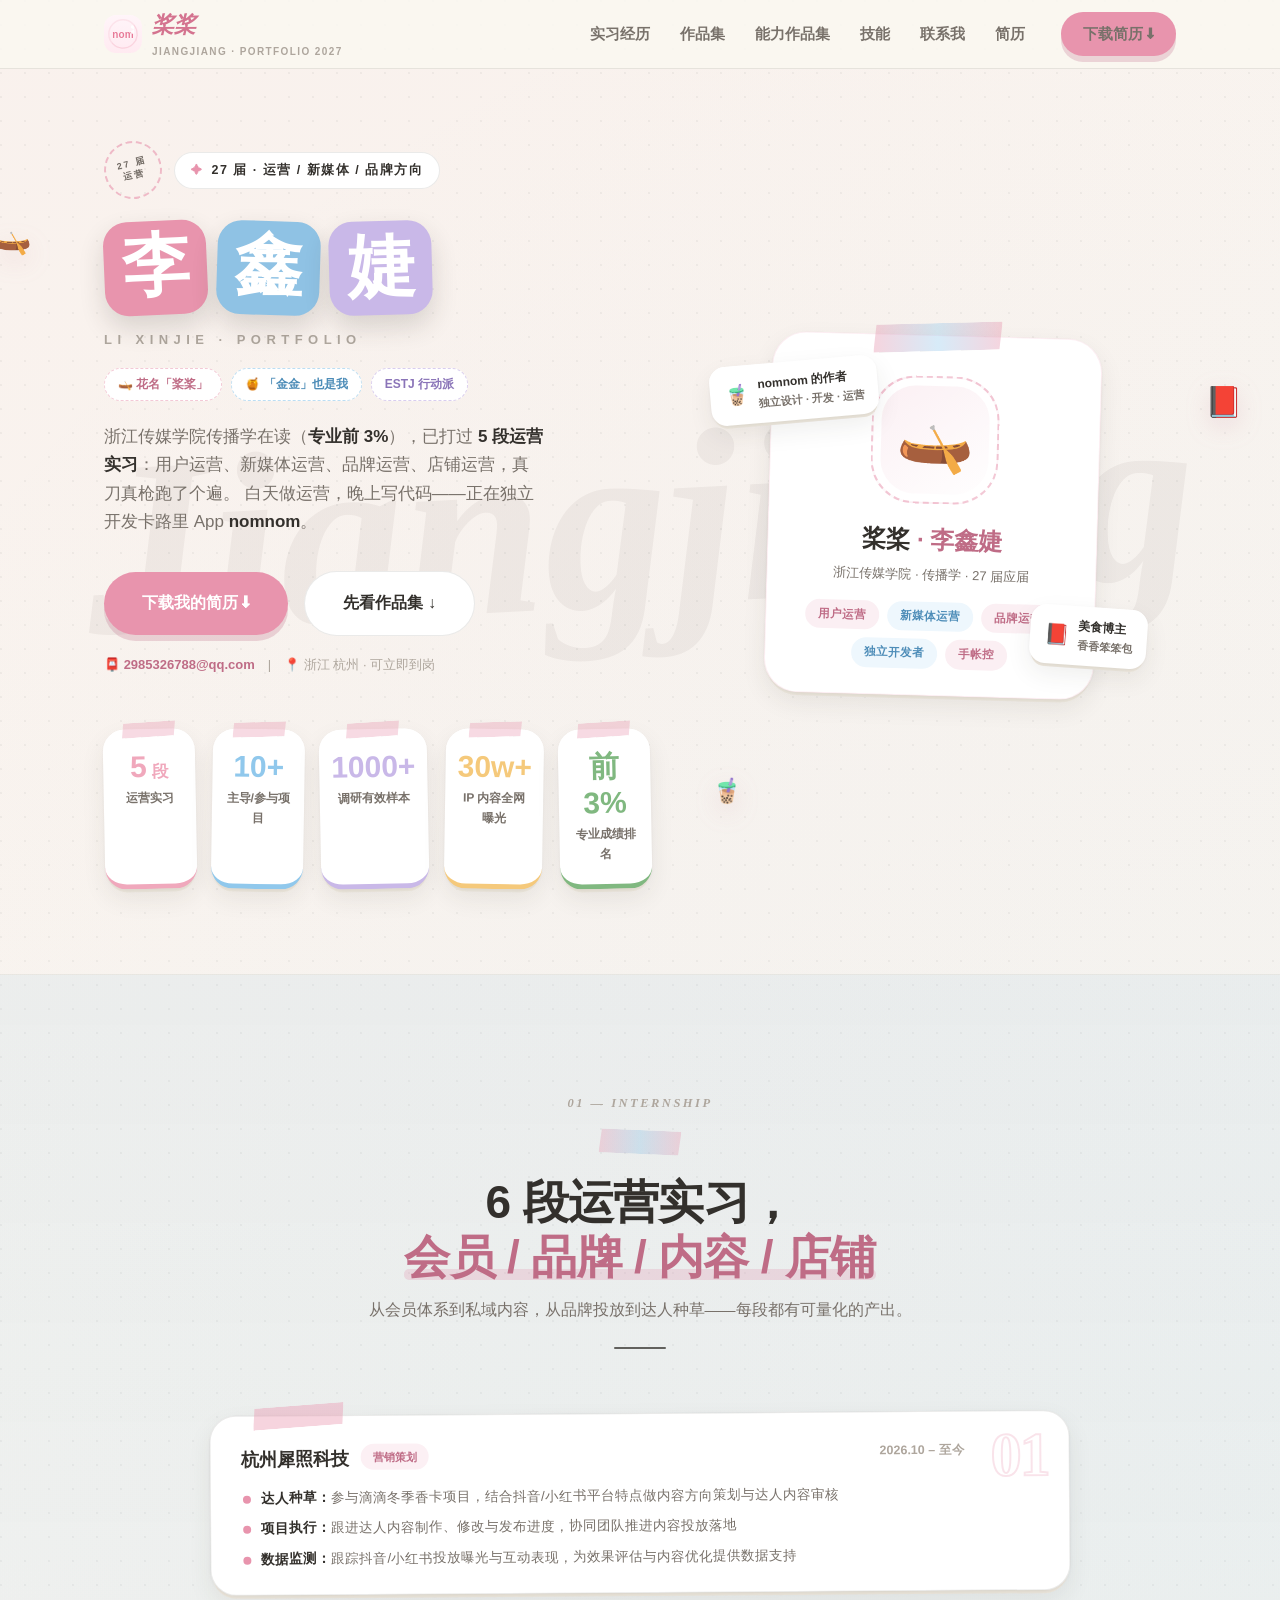
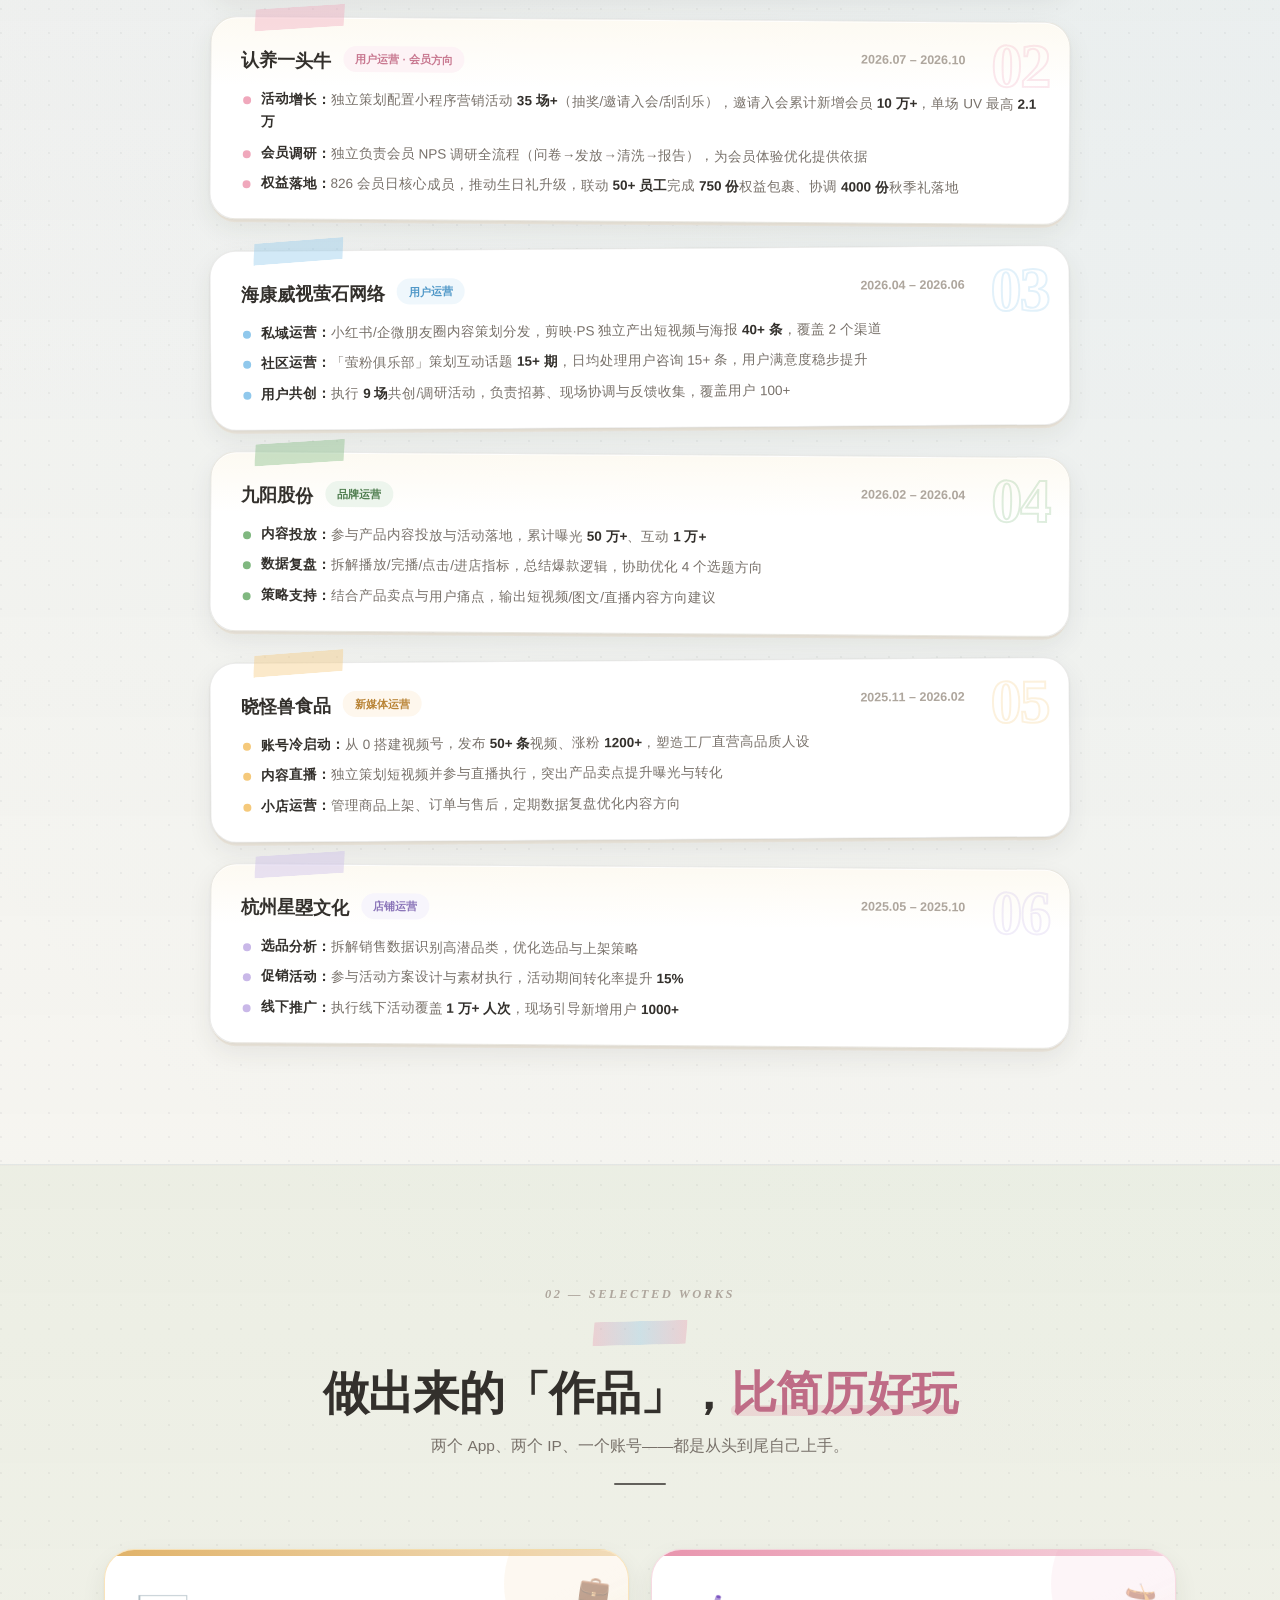
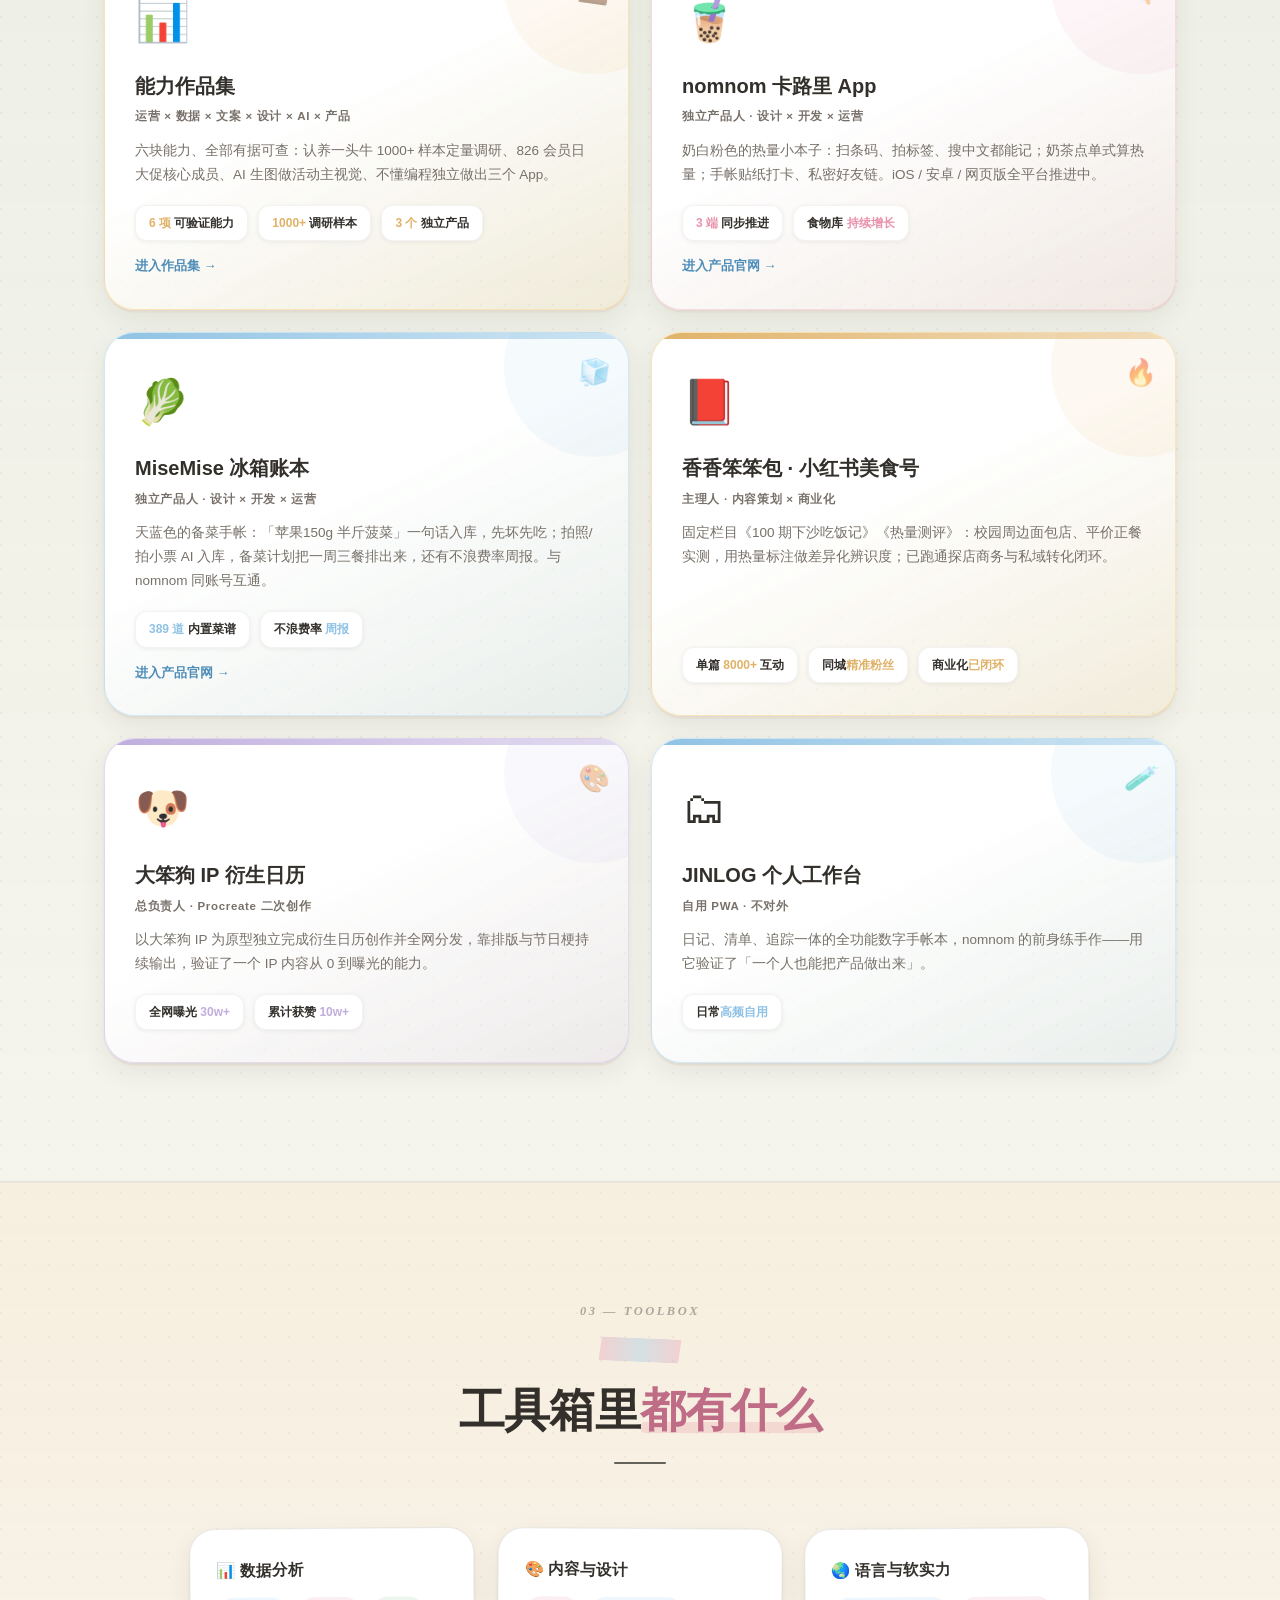
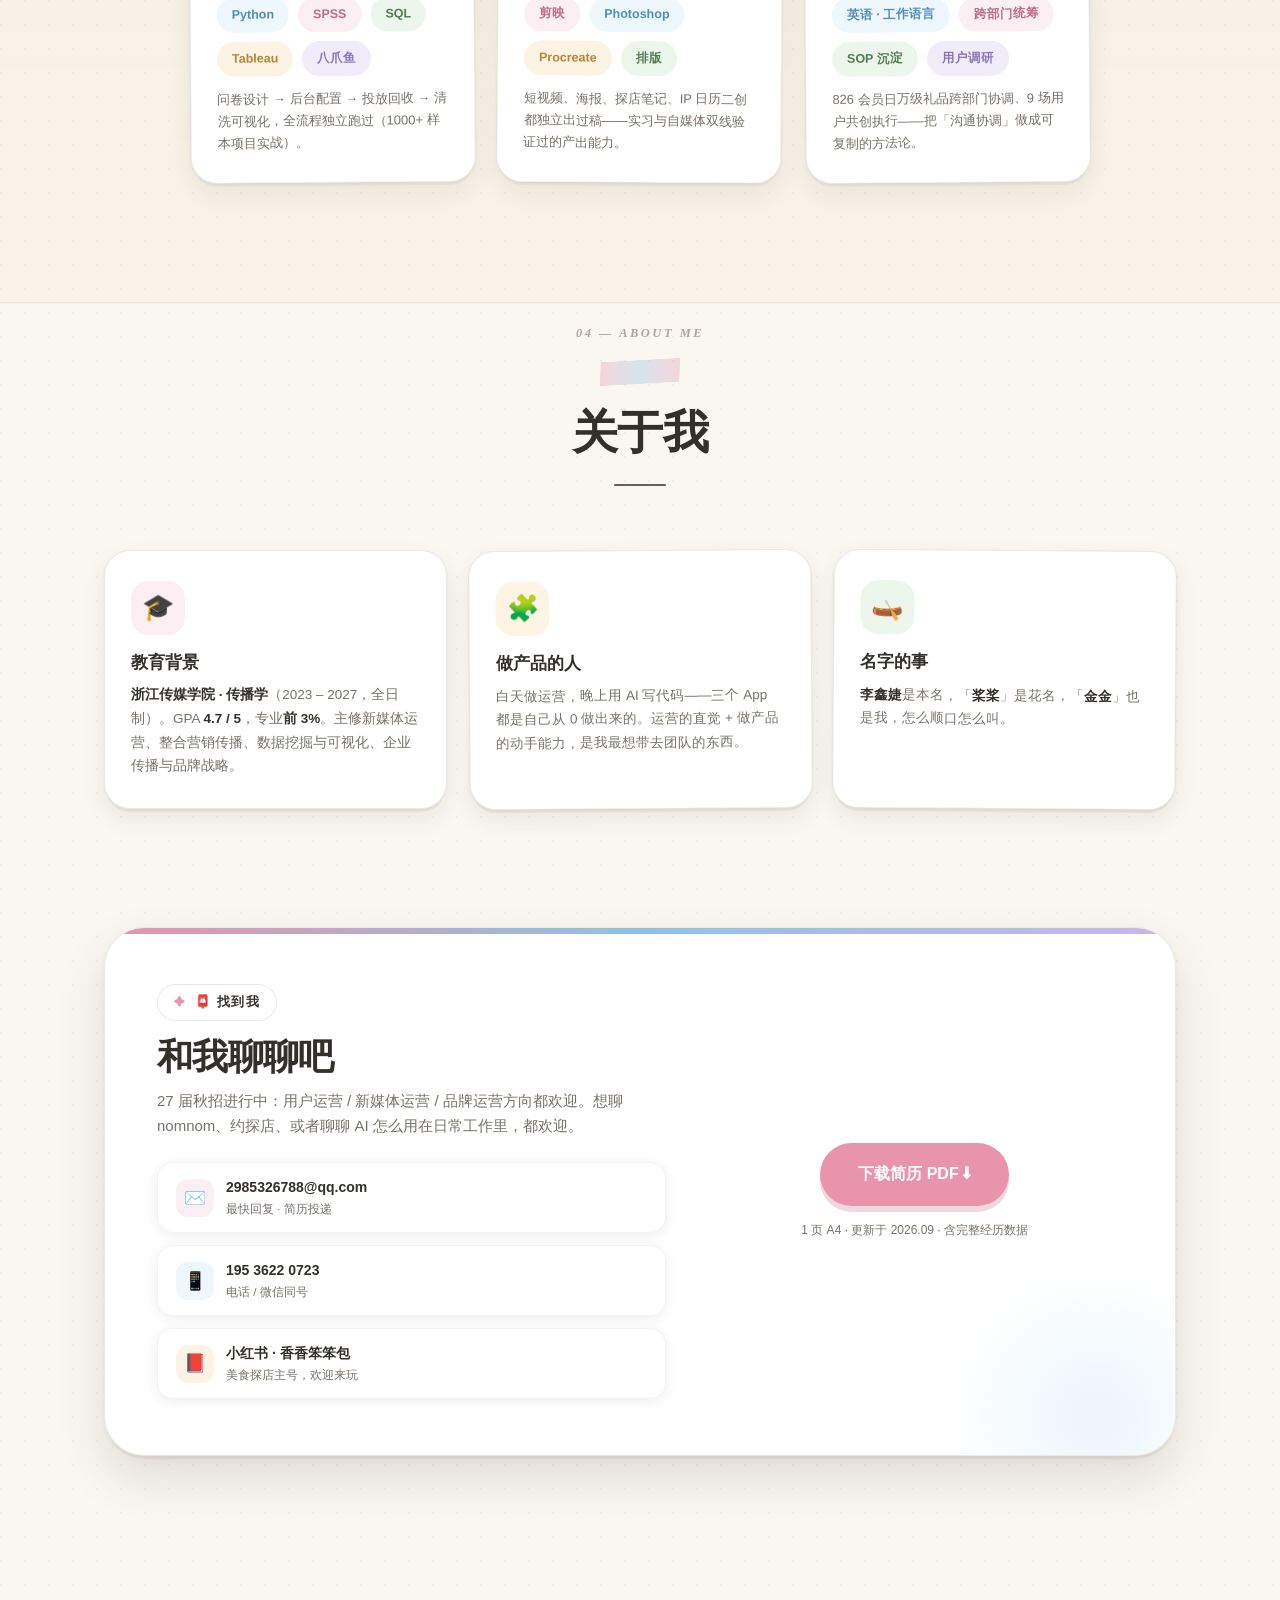
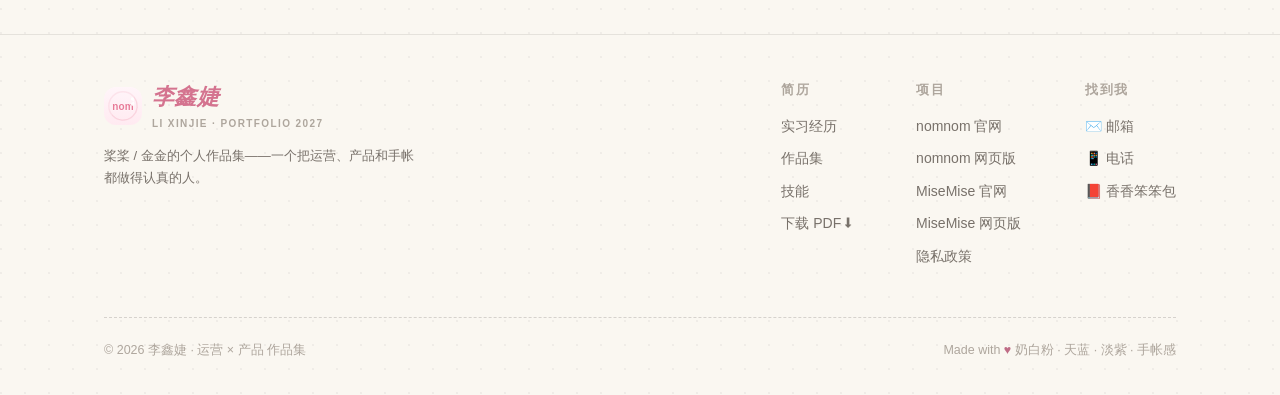
==== index.html @ ff16e183 "personal site: portfolio + resume + nomnom/misemise pages" ====
<!DOCTYPE html>
<html lang="zh-CN">
<head>
<meta charset="UTF-8" />
<meta name="viewport" content="width=device-width, initial-scale=1.0" />
<title>桨桨 | 用户运营 × 新媒体 × 品牌 · 27 届</title>
<meta name="description" content="李鑫婕（花名桨桨，也叫金金）的个人作品集：浙江传媒学院传播学 · 5 段运营实习 · nomnom 独立开发者 · 小红书美食博主 · 27 届求职中。" />
<meta name="theme-color" content="#FFF5F9" />
<link rel="icon" href="[data-uri]" />
<link rel="apple-touch-icon" href="[data-uri]" />
<style>
/* ============================================================
   nomnom 官方独立站 · 样式
   视觉规范：韩系简约 × 三丽鸥 × 奶白粉 × 手帐质感
   配色体系（严格来自 App 设计系统 docs/nomnom-visual-prompt.md）
   ============================================================ */

:root {
  /* ===== v3 视觉升级：奶油白收敛 x 杂志编辑感 x 手帐拼贴 =====
     配色逻辑：大面积一律奶油白 / 纯纸白；颜色只出现在数字、标签、色条等小面积位置。
     色值全部往「暖」的方向收半档，去掉原来的紫灰感。 */

  /* --- 纸与墨 --- */
  --card: #ffffff;        /* 卡片 纯纸白 */
  --paper: #ffffff;
  --bg: #faf7f1;          /* 页面底 奶油白（原奶白粉） */
  --bg-deep: #f2ece2;     /* 深一档奶油：便签底 / 标签底 */
  --text: #33302c;        /* 主墨 暖黑（原紫灰棕） */
  --text-2: #78716a;      /* 次要文字 */
  --text-3: #aea69d;      /* 弱文字 */

  /* --- 强调色：只用于小面积 --- */
  --pink: #e894ad;
  --pink-deep: #bf6c86;
  --pink-soft: #fbeff3;
  --blue: #8fc2e4;
  --blue-deep: #4e8db8;
  --green: #7fb07f;
  --danger: #d9788a;
  --ink: #d4738f;         /* logo 用 */

  /* --- 手帐素材 --- */
  --tape: rgba(232, 148, 173, 0.34);
  --tape-blue: rgba(143, 194, 228, 0.34);
  --line: rgba(51, 48, 44, 0.10);    /* 实线分隔 */
  --line-2: rgba(51, 48, 44, 0.06);
  --dash: rgba(51, 48, 44, 0.18);    /* 虚线分隔（手帐缝线感） */

  /* --- 圆角与投影：v4 纸艺层叠 —— 光从左上，双层影（贴地影 + 环境影），纸要有厚度 --- */
  --radius-lg: 26px;
  --radius-md: 18px;
  --shadow: 0 2px 5px rgba(52, 45, 38, 0.05), 0 22px 48px rgba(52, 45, 38, 0.13);
  --shadow-sm: 0 1px 3px rgba(52, 45, 38, 0.05), 0 10px 24px rgba(52, 45, 38, 0.08);
  /* 纸叠纸：卡片底下露出一条实色「第二张纸」的边，手帐卡纸感的核心手法 */
  --paper-edge: 0 5px 0 -2px var(--bg-deep);
  --paper-lift: inset 0 1px 0 rgba(255, 255, 255, 0.85);

  --font: "PingFang SC", "Hiragino Sans GB", "Microsoft YaHei", "Noto Sans SC", -apple-system, sans-serif;
  --font-se: Georgia, "Times New Roman", "Songti SC", "Noto Serif SC", serif;  /* 英文小字 / 编号 */
  --font-num: ui-monospace, "SF Mono", "Menlo", "Consolas", monospace;         /* 数字 */
}

* { margin: 0; padding: 0; box-sizing: border-box; }

html { scroll-behavior: smooth; -webkit-text-size-adjust: 100%; }

/* 锚点跳转时给吸顶导航（68px 高）留出空间，避免区块标题被盖住 */
[id] { scroll-margin-top: 84px; }

body {
  font-family: var(--font);
  background-color: var(--bg);
  color: var(--text);
  line-height: 1.68;
  overflow-x: hidden;
  /* 底纹 = 极淡点阵纸 + 两团几乎看不见的色晕（原来是明显的粉色光斑） */
  background-image:
    radial-gradient(circle at 1px 1px, rgba(51, 48, 44, 0.05) 1px, transparent 0),
    radial-gradient(circle at 8% -6%, rgba(232, 148, 173, 0.07), transparent 34%),
    radial-gradient(circle at 97% 22%, rgba(143, 194, 228, 0.07), transparent 30%);
  background-size: 24px 24px, 100% 100%, 100% 100%;
}

img { max-width: 100%; display: block; }
a { color: inherit; text-decoration: none; }
ul { list-style: none; }

.container { max-width: 1120px; margin: 0 auto; padding: 0 24px; }
.section { padding: 118px 0; }

/* ============================================================
   杂志编辑感：章节页眉体系
   每个带 .sec-head 的 section 自动获得 01 / 02 编号 + 短分隔线
   （用 :has() 只给有页眉的章节计数，编号不会跳号；不支持则优雅降级为无编号）
   ============================================================ */
main { counter-reset: secno; }
.section:has(> .container > .sec-head) { counter-increment: secno; }

/* ---------- 通用小组件 ---------- */
.tag {
  display: inline-flex; align-items: center; gap: 8px;
  background: var(--paper); color: var(--text);
  border: 1px solid var(--line);
  border-radius: 999px; padding: 7px 16px;
  font-size: 12.5px; font-weight: 700; letter-spacing: 0.12em;
}
.tag::before { content: "✦"; font-size: 11px; color: var(--pink); }

/* --- 章节页眉：编号 + 英文标签 + 大标题 + 收尾短线 --- */
.sec-head { text-align: center; max-width: 680px; margin: 0 auto 64px; position: relative; }
.sec-head::before {
  content: counter(secno, decimal-leading-zero) " — " attr(data-en);
  display: block; font-family: var(--font-se); font-style: italic;
  font-size: 12.5px; font-weight: 700; letter-spacing: .2em;
  color: var(--text-3); text-transform: uppercase; margin-bottom: 16px;
}
.sec-head::after {
  content: ""; display: block; width: 52px; height: 2px; border-radius: 2px;
  background: var(--text); opacity: .75; margin: 24px auto 0;
}
.sec-head h2 {
  font-size: clamp(30px, 4.6vw, 46px);
  font-weight: 900; color: var(--text); letter-spacing: -0.015em;
  margin: 0 0 12px; line-height: 1.2;
}
.sec-head h2 .hl { color: var(--pink-deep); position: relative; white-space: nowrap; }
.sec-head h2 .hl::after {
  content: ""; position: absolute; left: 0; right: 0; bottom: 3px; height: 11px;
  background: rgba(232, 148, 173, 0.28); z-index: -1; border-radius: 5px;
}
.sec-head p { color: var(--text-2); font-size: 15.5px; max-width: 560px; margin: 0 auto; }
.sec-head .tape { margin-bottom: 12px; }

/* 纸胶带 */
.tape {
  display: inline-block; width: 82px; height: 24px;
  background: linear-gradient(90deg, var(--tape), var(--tape-blue), var(--tape));
  clip-path: polygon(3% 0, 100% 0, 97% 100%, 0 100%);
  transform: rotate(-3deg);
  box-shadow: 0 2px 6px rgba(52, 45, 38, 0.10);
}
/* 手帐拼贴：胶带角度交错，别让每一节长得一样 */
main > section:nth-of-type(even) .sec-head .tape { transform: rotate(2.4deg); }
main > section:nth-of-type(3n) .sec-head .tape { width: 96px; transform: rotate(-1.6deg); }

/* 印章 */
.stamp {
  display: inline-flex; align-items: center; justify-content: center;
  width: 74px; height: 74px; border: 2.5px dashed rgba(232, 148, 173, 0.6);
  border-radius: 50%; color: rgba(52, 45, 38, 0.7);
  font-size: 11px; font-weight: 900; letter-spacing: 0.22em; text-align: center;
  transform: rotate(-14deg); line-height: 1.3;
}

/* 按钮 */
.btn {
  display: inline-flex; align-items: center; justify-content: center; gap: 8px;
  border: none; cursor: pointer; font-family: var(--font);
  border-radius: 999px; font-weight: 800; font-size: 15px;
  padding: 15px 30px; transition: transform 0.18s ease, box-shadow 0.18s ease, background 0.18s;
  white-space: nowrap;
}
.btn-pink { background: var(--pink); color: #fff; box-shadow: 0 6px 0 rgba(191, 108, 134, 0.26); }
.btn-pink:hover { transform: translateY(-2px); background: #ec9fb6; box-shadow: 0 8px 0 rgba(191, 108, 134, 0.3); }
.btn-pink:active { transform: translateY(3px); box-shadow: 0 3px 0 rgba(191, 108, 134, 0.26); }
.btn-ghost { background: var(--paper); color: var(--text); border: 1px solid var(--line); }
.btn-ghost:hover { transform: translateY(-2px); border-color: var(--text-3); }
.btn-blue { background: var(--blue); color: #fff; box-shadow: 0 6px 0 rgba(78, 141, 184, 0.24); }
.btn-blue:hover { transform: translateY(-2px); }
.btn-lg { padding: 18px 38px; font-size: 16px; }

/* ---------- 顶部导航 ---------- */
.site-nav {
  position: sticky; top: 0; z-index: 50;
  background: rgba(250, 247, 241, 0.88);
  backdrop-filter: blur(16px); -webkit-backdrop-filter: blur(16px);
  border-bottom: 1px solid var(--line);
}
.nav-inner { display: flex; align-items: center; justify-content: space-between; height: 68px; }
.logo { display: flex; align-items: center; gap: 10px; }
.logo img { width: 38px; height: 38px; border-radius: 12px; }
.logo-name { font-size: 22px; font-weight: 900; letter-spacing: 0.02em; color: var(--ink); font-style: italic; }
.logo-name small { display: block; font-size: 10px; font-weight: 600; color: var(--text-3); letter-spacing: 0.14em; font-style: normal; }
.nav-links { display: flex; align-items: center; gap: 30px; }
.nav-links a { font-size: 14.5px; font-weight: 600; color: var(--text-2); transition: color 0.15s; }
.nav-links a:hover { color: var(--pink-deep); }
.nav-cta { margin-left: 6px; padding: 10px 22px; font-size: 14px; }

.nav-toggle { display: none; background: none; border: none; cursor: pointer; padding: 10px; }
.nav-toggle span { display: block; width: 22px; height: 2.4px; background: var(--pink-deep); border-radius: 2px; margin: 5px 0; transition: 0.2s; }

/* ---------- Hero ---------- */
.hero { position: relative; padding: 72px 0 84px; overflow: hidden; }
.hero-grid { display: grid; grid-template-columns: 1.06fr 0.94fr; gap: 40px; align-items: center; }

.hero-kicker { display: flex; align-items: center; gap: 12px; margin-bottom: 22px; }
.hero-kicker .stamp { width: 58px; height: 58px; font-size: 9px; }
.hero h1 {
  font-size: clamp(34px, 5.4vw, 58px); font-weight: 900; line-height: 1.22;
  letter-spacing: 0.01em; color: var(--text);
}
.hero h1 .hl { color: var(--pink-deep); }
.hero .sub { margin: 22px 0 34px; font-size: 17px; color: var(--text-2); max-width: 440px; }
.hero .sub b { color: var(--text); }
.hero-cta { display: flex; gap: 16px; flex-wrap: wrap; align-items: center; }
.hero-note { margin-top: 18px; font-size: 13px; color: var(--text-3); }
.hero-note b { color: var(--pink-deep); }

.hero-deco { position: absolute; inset: 0; pointer-events: none; z-index: 0; }
.hero .container { position: relative; z-index: 1; }
.blob { position: absolute; border-radius: 50%; filter: blur(2px); }
.float-emoji {
  position: absolute; font-size: 30px; filter: drop-shadow(0 8px 12px rgba(200,120,144,.18));
  animation: floaty 5s ease-in-out infinite;
}
.float-emoji.e1 { top: 16%; left: -6px; animation-delay: 0s; }
.float-emoji.e2 { bottom: 18%; right: 42%; animation-delay: 1.6s; font-size: 24px; }
.float-emoji.e3 { top: 34%; right: 3%; animation-delay: .8s; }

/* 手机 mockup */
.phone-wrap { position: relative; display: flex; justify-content: center; }
.phone-glow {
  position: absolute; width: 420px; height: 420px; top: 50%; left: 50%;
  transform: translate(-50%, -50%); background: radial-gradient(circle, rgba(240,168,188,.28), transparent 62%);
  z-index: 0; border-radius: 50%;
}
.phone {
  position: relative; z-index: 1; width: 302px; height: 622px; border-radius: 48px;
  background: #fff; padding: 10px;
  box-shadow: 0 30px 70px rgba(52, 45, 38, 0.3), 0 0 0 2px rgba(52, 45, 38, 0.14);
}
.phone-screen {
  width: 100%; height: 100%; border-radius: 39px; overflow: hidden;
  background: var(--bg); display: flex; flex-direction: column; position: relative;
}
.phone-notch { position: absolute; top: 10px; left: 50%; transform: translateX(-50%); width: 106px; height: 26px; background: #fff; border-radius: 999px; z-index: 3; box-shadow: inset 0 1px 2px rgba(0,0,0,.04); }
.screen-status { display: flex; justify-content: space-between; align-items: center; padding: 15px 22px 4px; font-size: 11px; font-weight: 800; color: var(--text); }
.screen-status .pill { background: rgba(255,255,255,.9); border-radius: 999px; padding: 2px 9px; font-size: 10px; color: var(--text-2); }

.screen-body { flex: 1; overflow: hidden; padding: 10px 16px 0; display: flex; flex-direction: column; gap: 12px; }
.screen-hello { display: flex; justify-content: space-between; align-items: baseline; }
.screen-hello h4 { font-size: 15px; font-weight: 800; }
.screen-hello h4 small { display: block; font-size: 10px; color: var(--text-2); font-weight: 500; margin-top: 2px; }
.screen-hello .mini-ava { width: 34px; height: 34px; border-radius: 12px; background: var(--pink-soft); display: flex; align-items: center; justify-content: center; font-size: 17px; }

.ring-card {
  background: #fff; border-radius: 24px; padding: 16px 16px 12px; text-align: center;
  box-shadow: var(--shadow-sm);
}
.ring-title { font-size: 12px; color: var(--text-2); margin-bottom: 4px; letter-spacing: 0.1em; }
.ring-num { font-size: 32px; font-weight: 900; color: var(--text); line-height: 1.1; }
.ring-num small { font-size: 13px; font-weight: 700; color: var(--pink-deep); }
.ring-meta { font-size: 10.5px; color: var(--text-2); margin-top: 4px; }
.ring-meta b { color: var(--text); }

.ring-row { display: flex; align-items: center; justify-content: center; gap: 4px; }
.ring-budget { font-size: 10.5px; color: var(--text-2); margin-top: 8px; }
.ring-budget b { color: var(--green); }
.bar-mini { height: 6px; background: var(--pink-soft); border-radius: 99px; margin-top: 6px; overflow: hidden; }
.bar-mini i { display: block; height: 100%; width: 62%; border-radius: 99px; background: linear-gradient(90deg, var(--pink), var(--blue)); }

.log-row { background: #fff; border-radius: 20px; padding: 10px 14px; display: flex; align-items: center; gap: 12px; box-shadow: var(--shadow-sm); }
.log-row .lg-ico { width: 40px; height: 40px; border-radius: 14px; display: flex; align-items: center; justify-content: center; font-size: 20px; flex: none; }
.log-row .lg-ico.bg-pink { background: var(--pink-soft); }
.log-row .lg-ico.bg-blue { background: #eef7fd; }
.log-row .lg-ico.bg-green { background: #edf6ed; }
.log-row .lg-tx { flex: 1; min-width: 0; }
.log-row .lg-tx .nm { font-size: 13px; font-weight: 800; display: flex; align-items: center; gap: 6px; }
.log-row .lg-tx .nm .meal { font-size: 9px; background: var(--pink-soft); color: var(--pink-deep); border-radius: 6px; padding: 1px 6px; font-weight: 700; }
.log-row .lg-tx .note { font-size: 10.5px; color: var(--text-2); margin-top: 1px; }
.log-row .kcal { font-weight: 900; font-size: 13px; color: var(--text); }
.log-row .kcal small { font-size: 9px; color: var(--text-3); font-weight: 600; }

.screen-add { background: var(--pink); color: #fff; border-radius: 16px; padding: 11px; text-align: center; font-size: 13px; font-weight: 800; box-shadow: 0 5px 0 rgba(200,120,144,.3); margin-top: 2px; }
.screen-tab {
  margin-top: auto; display: flex; justify-content: space-around; align-items: center;
  background: #fff; border-radius: 22px 22px 0 0; padding: 11px 8px 14px;
}
.screen-tab .t { display: flex; flex-direction: column; align-items: center; gap: 3px; font-size: 8.5px; color: var(--text-3); font-weight: 700; }
.screen-tab .t .i { font-size: 16px; }
.screen-tab .t.on { color: var(--pink-deep); }

.phone-sticker { position: absolute; z-index: 2; background: #fff; border-radius: 18px; box-shadow: var(--shadow); padding: 10px 14px; display: flex; align-items: center; gap: 10px; }
.phone-sticker .ps-ico { font-size: 24px; }
.phone-sticker .ps-tx .t1 { font-size: 11px; font-weight: 800; }
.phone-sticker .ps-tx .t2 { font-size: 10px; color: var(--text-2); }
.phone-sticker.ps-1 { top: 64px; right: -34px; transform: rotate(5deg); animation: floaty 6s ease-in-out infinite; }
.phone-sticker.ps-2 { bottom: 120px; left: -40px; transform: rotate(-6deg); animation: floaty 7s ease-in-out infinite 1s; }
.phone-sticker.ps-2 .ps-ico { font-size: 22px; }

/* ---------- 品牌条 ---------- */
.brand-strip { border-block: 1px dashed rgba(232, 148, 173, 0.3); padding: 20px 0; }
.brand-strip p { text-align: center; font-size: 13px; color: var(--text-2); margin-bottom: 12px; letter-spacing: 0.18em; }
.brand-tags { display: flex; flex-wrap: wrap; justify-content: center; gap: 12px; }
.brand-tags span {
  background: #fff; border: 1px solid rgba(232, 148, 173, 0.35); border-radius: 999px;
  padding: 8px 18px; font-size: 13px; font-weight: 700; color: var(--pink-deep); box-shadow: var(--shadow-sm);
}

/* ---------- 功能卡片 ---------- */
.feature-grid { display: grid; grid-template-columns: repeat(3, 1fr); gap: 22px; }
.f-card {
  background: var(--card); border-radius: var(--radius-lg); padding: 30px 28px;
  box-shadow: var(--shadow-sm); position: relative; transition: transform .22s ease, box-shadow .22s ease;
  border: 1px solid rgba(232, 148, 173, 0.12);
}
.f-card:hover { transform: translateY(-7px) rotate(-0.4deg); box-shadow: var(--shadow); }
.f-ico {
  width: 62px; height: 62px; border-radius: 20px; display: flex; align-items: center; justify-content: center;
  font-size: 30px; margin-bottom: 18px;
}
.f-ico.bg-pink { background: var(--pink-soft); }
.f-ico.bg-blue { background: #eef7fd; }
.f-ico.bg-green { background: #edf6ed; }
.f-ico.bg-gold { background: #fdf3e4; }
.f-card h3 { font-size: 18px; font-weight: 900; margin-bottom: 8px; }
.f-card p { font-size: 14px; color: var(--text-2); line-height: 1.75; }
.f-card .f-more { display: inline-flex; align-items: center; gap: 6px; margin-top: 14px; font-size: 12.5px; font-weight: 800; color: var(--pink-deep); }
.f-mini-tag {
  position: absolute; top: 18px; right: 18px; background: var(--pink-soft); color: var(--pink-deep);
  font-size: 10px; font-weight: 800; border-radius: 8px; padding: 3px 9px; transform: rotate(3deg);
}

/* ---------- 三步记录 ---------- */
.steps-bg {
  background: #fff; border-radius: 40px; padding: 60px 48px;
  box-shadow: var(--shadow-sm); border: 1px solid rgba(232, 148, 173, 0.1);
}
.steps-row { display: grid; grid-template-columns: repeat(3, 1fr); gap: 26px; counter-reset: step; }
.step { position: relative; text-align: center; padding: 26px 20px 8px; }
.step::before {
  counter-increment: step; content: "0" counter(step);
  position: absolute; top: -18px; left: 50%; transform: translateX(-50%);
  width: 44px; height: 44px; border-radius: 50%; background: var(--bg-deep);
  display: flex; align-items: center; justify-content: center;
  font-weight: 900; font-size: 15px; color: var(--pink-deep);
  border: 2px dashed rgba(232, 148, 173, 0.55);
}
.step .s-emoji { font-size: 46px; display: block; margin: 6px 0 14px; }
.step h3 { font-size: 18px; font-weight: 900; margin-bottom: 8px; }
.step p { font-size: 14px; color: var(--text-2); line-height: 1.75; }
.step-dash { position: relative; }
.step-dash::after {
  content: ""; position: absolute; top: 6px; left: calc(50% + 46px); width: calc(100% - 92px);
  border-top: 2px dashed rgba(52, 45, 38, 0.28);
}

/* ---------- 目标模式 ---------- */
.goal-grid { display: grid; grid-template-columns: repeat(3, 1fr); gap: 22px; }
.goal-card { border-radius: var(--radius-lg); padding: 34px 30px; position: relative; overflow: hidden; }
.goal-card.g-pink { background: linear-gradient(150deg, #fff, var(--pink-soft)); border: 1.5px solid rgba(240,168,188,.35); }
.goal-card.g-blue { background: linear-gradient(150deg, #fff, #eef7fd); border: 1.5px solid rgba(144,200,236,.4); }
.goal-card.g-green { background: linear-gradient(150deg, #fff, #edf6ed); border: 1.5px solid rgba(128,184,128,.38); }
.goal-card .g-emoji { font-size: 40px; display: block; margin-bottom: 14px; }
.goal-card h3 { font-size: 19px; font-weight: 900; margin-bottom: 8px; }
.goal-card p { font-size: 14px; color: var(--text-2); line-height: 1.75; }
.goal-card .g-stats { display: flex; gap: 14px; margin-top: 18px; }
.goal-card .g-stats .st { flex: 1; background: rgba(255,255,255,.85); border-radius: 14px; padding: 10px 8px; text-align: center; }
.goal-card .g-stats .st .n { font-size: 16px; font-weight: 900; color: var(--text); display: block; }
.goal-card .g-stats .st .l { font-size: 10.5px; color: var(--text-2); }

/* ---------- 好友链 / 社交 ---------- */
.social-sec { background: linear-gradient(180deg, var(--bg) 0%, #fff 100%); }
.social-grid { display: grid; grid-template-columns: 1fr 1fr; gap: 56px; align-items: center; }
.social-copy .tag { margin-bottom: 8px; }
.social-copy h2 { font-size: clamp(26px, 3.6vw, 38px); font-weight: 900; line-height: 1.32; margin: 14px 0 16px; }
.social-copy h2 .hl { color: var(--blue-deep); }
.social-copy p { color: var(--text-2); font-size: 15.5px; max-width: 460px; }
.social-list { margin-top: 26px; display: grid; gap: 14px; }
.social-list li { display: flex; gap: 12px; align-items: flex-start; }
.social-list .c-ico { width: 42px; height: 42px; border-radius: 14px; background: #eef7fd; flex: none; display: flex; align-items: center; justify-content: center; font-size: 20px; }
.social-list b { font-size: 15px; display: block; }
.social-list span { font-size: 13px; color: var(--text-2); }

.friend-cards { position: relative; }
.friend-phone {
  background: #fff; border-radius: 34px; padding: 18px 20px; box-shadow: var(--shadow);
  border: 1px solid rgba(144, 200, 236, 0.25); max-width: 380px; margin-left: auto;
}
.fp-head { display: flex; align-items: center; gap: 12px; margin-bottom: 14px; }
.fp-head .ava { width: 46px; height: 46px; border-radius: 16px; background: #eef7fd; display: flex; align-items: center; justify-content: center; font-size: 23px; }
.fp-head b { display: block; font-size: 15px; }
.fp-head span { font-size: 11.5px; color: var(--text-2); }
.fp-head .f-ok { margin-left: auto; background: #edf6ed; color: var(--green); font-size: 11px; font-weight: 800; padding: 4px 10px; border-radius: 999px; }
.fp-row { display: flex; align-items: center; gap: 10px; background: var(--bg); border-radius: 16px; padding: 10px 12px; margin-bottom: 10px; }
.fp-row .r-emoji { font-size: 22px; }
.fp-row .r-tx { flex: 1; }
.fp-row .r-tx b { font-size: 13px; display: flex; gap: 6px; align-items: center; }
.fp-row .r-tx b i { font-style: normal; font-size: 9px; background: var(--pink-soft); color: var(--pink-deep); border-radius: 6px; padding: 1px 6px; }
.fp-row .r-tx span { font-size: 10.5px; color: var(--text-2); display: block; }
.fp-row .r-kcal { font-weight: 900; font-size: 12.5px; }
.fp-mini {
  position: absolute; left: -10px; bottom: 30px; background: #fff; border-radius: 18px; box-shadow: var(--shadow);
  padding: 12px 16px; border: 1px dashed rgba(144, 200, 236, 0.4); max-width: 210px; transform: rotate(-3deg);
}
.fp-mini b { font-size: 12.5px; color: var(--blue-deep); display: flex; gap: 6px; align-items: center; }
.fp-mini span { font-size: 11px; color: var(--text-2); }

/* ---------- 下载区 ---------- */
.dl-sec { position: relative; }
.dl-card-wrap { background: linear-gradient(160deg, #fff, var(--pink-soft)); border-radius: 44px; padding: 66px 56px; box-shadow: var(--shadow-sm); border: 1.5px solid rgba(232, 148, 173, 0.3); position: relative; overflow: hidden; }
.dl-card-wrap::after {
  content: ""; position: absolute; width: 320px; height: 320px; border-radius: 50%;
  background: radial-gradient(circle, rgba(232, 148, 173, 0.22), transparent 70%);
  right: -80px; top: -100px; pointer-events: none;
}
.dl-head { display: flex; align-items: center; gap: 18px; margin-bottom: 40px; position: relative; z-index: 1; }
.dl-logo { width: 84px; height: 84px; flex: none; border-radius: 24px; box-shadow: var(--shadow); }
.dl-head h2 { font-size: clamp(24px, 3.4vw, 36px); font-weight: 900; }
.dl-head p { color: var(--text-2); font-size: 14.5px; }
.plat-grid { display: grid; grid-template-columns: repeat(3, 1fr); gap: 20px; position: relative; z-index: 1; }
.plat-card { background: #fff; border-radius: 26px; padding: 28px 24px; text-align: center; box-shadow: var(--shadow-sm); display: flex; flex-direction: column; align-items: center; transition: transform .2s; }
.plat-card:hover { transform: translateY(-5px); }
.plat-ico { width: 58px; height: 58px; border-radius: 18px; display: flex; align-items: center; justify-content: center; font-size: 30px; margin-bottom: 14px; }
.plat-card h3 { font-size: 17px; font-weight: 900; }
.plat-card .st { font-size: 12px; color: var(--green); font-weight: 700; margin: 3px 0 6px; display: inline-flex; align-items: center; gap: 5px; }
.plat-card .st.wait { color: var(--text-3); }
.plat-card p { font-size: 12.5px; color: var(--text-2); line-height: 1.7; margin-bottom: 16px; }
.store-badge {
  display: inline-flex; align-items: center; gap: 9px; border-radius: 13px; padding: 9px 16px;
  background: #2f2a2e; color: #fff; font-size: 12px; font-weight: 800;
}
.store-badge .sb-t small { display: block; font-size: 9px; font-weight: 500; opacity: .75; letter-spacing: .04em; }
.store-badge.wait { background: #eee6ea; color: var(--text-2); }
.btn-sm { padding: 11px 22px; font-size: 13.5px; }

/* ---------- FAQ ---------- */
.faq-list { max-width: 760px; margin: 0 auto; display: grid; gap: 14px; }
.faq-item { background: #fff; border-radius: 20px; box-shadow: var(--shadow-sm); border: 1px solid rgba(232, 148, 173, 0.14); overflow: hidden; }
.faq-item summary {
  list-style: none; cursor: pointer; padding: 22px 26px; display: flex; justify-content: space-between; align-items: center;
  font-weight: 800; font-size: 15.5px;
}
.faq-item summary::-webkit-details-marker { display: none; }
.faq-item summary::after {
  content: "+"; font-size: 22px; font-weight: 700; color: var(--pink-deep); flex: none;
  width: 30px; height: 30px; border-radius: 50%; background: var(--pink-soft);
  display: flex; align-items: center; justify-content: center; transition: transform .2s;
}
.faq-item[open] summary::after { transform: rotate(45deg); }
.faq-item .faq-a { padding: 0 26px 22px; color: var(--text-2); font-size: 14.5px; line-height: 1.85; }
.faq-item .faq-a b { color: var(--text); }

/* ---------- CTA ---------- */
.cta-band { text-align: center; padding: 40px 0 10px; }
.cta-band .stamp { margin: 0 auto 22px; display: flex; }
.cta-band h2 { font-size: clamp(26px, 4vw, 40px); font-weight: 900; margin-bottom: 14px; }
.cta-band p { color: var(--text-2); margin-bottom: 30px; font-size: 16px; }

/* ---------- footer ---------- */
.site-footer { border-top: 1px dashed rgba(232, 148, 173, 0.35); margin-top: 60px; padding: 44px 0 34px; }
.footer-grid { display: flex; justify-content: space-between; gap: 32px; flex-wrap: wrap; align-items: flex-start; }
.footer-brand { max-width: 320px; }
.footer-brand .logo { margin-bottom: 12px; }
.footer-brand p { font-size: 13px; color: var(--text-2); }
.footer-cols { display: flex; gap: 64px; flex-wrap: wrap; }
.footer-cols .col h4 { font-size: 13px; color: var(--text-3); letter-spacing: .12em; margin-bottom: 14px; }
.footer-cols .col a { display: block; font-size: 14px; color: var(--text-2); margin-bottom: 9px; }
.footer-cols .col a:hover { color: var(--pink-deep); }
.footer-bottom { margin-top: 40px; padding-top: 22px; border-top: 1px dashed rgba(232, 148, 173, 0.25); display: flex; justify-content: space-between; gap: 12px; flex-wrap: wrap; font-size: 12.5px; color: var(--text-3); }
.footer-bottom .love { color: var(--pink-deep); }

/* ---------- 滚动显现 ---------- */
.reveal { opacity: 0; transform: translateY(26px); transition: opacity .7s ease, transform .7s ease; }
.reveal.in { opacity: 1; transform: none; }

@keyframes floaty { 0%,100% { transform: translateY(0) rotate(0deg); } 50% { transform: translateY(-12px) rotate(2deg); } }

/* ============================================================
   个人站（金金）扩展组件 —— 复用上方全部变量与基础件
   ============================================================ */

/* --- 贴纸头像卡 --- */
.profile-wrap { position: relative; display: flex; justify-content: center; }
.profile-card {
  position: relative; width: 330px; max-width: 88%; background: #fff;
  border-radius: 34px; padding: 34px 30px 26px; text-align: center;
  box-shadow: var(--shadow); transform: rotate(1.6deg);
  border: 1px solid rgba(232, 148, 173, 0.16);
}
.profile-card .tape-lg {
  position: absolute; top: -13px; left: 50%; transform: translateX(-50%) rotate(-3deg);
  width: 130px; height: 28px;
  background: linear-gradient(90deg, rgba(232, 148, 173, 0.4), rgba(144, 200, 236, 0.36), rgba(232, 148, 173, 0.4));
  clip-path: polygon(3% 0, 100% 0, 97% 100%, 0 100%);
  box-shadow: 0 2px 6px rgba(52, 45, 38, 0.18);
}
.avatar {
  width: 128px; height: 128px; margin: 6px auto 16px; border-radius: 44px;
  background: linear-gradient(145deg, var(--pink-soft), #fff);
  border: 2.5px dashed rgba(232, 148, 173, 0.5);
  display: flex; align-items: center; justify-content: center; font-size: 62px;
  box-shadow: inset 0 0 0 8px #fff;
}
.profile-card .p-name { font-size: 24px; font-weight: 900; }
.profile-card .p-name em { font-style: normal; color: var(--pink-deep); }
.profile-card .p-sub { font-size: 13px; color: var(--text-2); margin-top: 4px; }
.p-chips { display: flex; flex-wrap: wrap; gap: 8px; justify-content: center; margin-top: 16px; }
.p-chips span {
  background: var(--pink-soft); color: var(--pink-deep); font-size: 11.5px; font-weight: 800;
  border-radius: 999px; padding: 5px 13px;
}
.p-chips span.alt { background: #eef7fd; color: var(--blue-deep); }
.profile-mini {
  position: absolute; z-index: 2; background: #fff; border-radius: 16px; box-shadow: var(--shadow);
  padding: 10px 14px; display: flex; align-items: center; gap: 9px; font-size: 12px; font-weight: 800;
}
.profile-mini .m-ico { font-size: 20px; }
.profile-mini.pm-1 { top: 26px; left: 4%; transform: rotate(-5deg); animation: floaty 6s ease-in-out infinite; }
.profile-mini.pm-2 { bottom: 30px; right: 6%; transform: rotate(4deg); animation: floaty 7s ease-in-out infinite 1.2s; }
.profile-mini span { font-weight: 600; color: var(--text-2); font-size: 11px; display: block; }

/* --- 关于我卡片 --- */
.about-grid { display: grid; grid-template-columns: repeat(3, 1fr); gap: 22px; }
.about-card { background: #fff; border-radius: var(--radius-lg); padding: 30px 26px; box-shadow: var(--shadow-sm); border: 1px solid rgba(232, 148, 173, 0.12); }
.about-card .a-ico { width: 54px; height: 54px; border-radius: 18px; display: flex; align-items: center; justify-content: center; font-size: 26px; margin-bottom: 14px; }
.about-card h3 { font-size: 17px; font-weight: 900; margin-bottom: 6px; }
.about-card p { font-size: 13.5px; color: var(--text-2); line-height: 1.75; }
.about-card p b { color: var(--text); }

/* --- 在做的事 --- */
.work-grid { display: grid; grid-template-columns: 1.35fr 1fr; gap: 22px; }
.work-hero {
  background: linear-gradient(150deg, #fff 30%, var(--pink-soft)); border-radius: var(--radius-lg);
  padding: 36px 34px; box-shadow: var(--shadow-sm); border: 1.5px solid rgba(232, 148, 173, 0.3);
  position: relative; overflow: hidden; display: flex; flex-direction: column;
}
.work-hero .wh-tag { align-self: flex-start; }
.work-hero h3 { font-size: 26px; font-weight: 900; margin: 16px 0 8px; }
.work-hero h3 em { font-style: italic; color: var(--pink-deep); }
.work-hero > p { font-size: 14.5px; color: var(--text-2); line-height: 1.8; max-width: 400px; }
.wh-ring { position: absolute; right: -34px; bottom: -38px; opacity: 0.9; }
.work-hero .wh-cta { margin-top: auto; padding-top: 22px; display: flex; gap: 12px; flex-wrap: wrap; }
.work-col { display: grid; gap: 22px; }
.work-mini { background: #fff; border-radius: var(--radius-lg); padding: 26px 28px; box-shadow: var(--shadow-sm); border: 1px solid rgba(232, 148, 173, 0.12); display: flex; gap: 16px; align-items: flex-start; }
.work-mini .w-ico { width: 52px; height: 52px; flex: none; border-radius: 17px; display: flex; align-items: center; justify-content: center; font-size: 25px; background: #eef7fd; }
.work-mini h3 { font-size: 16.5px; font-weight: 900; display: flex; align-items: center; gap: 8px; }
.work-mini .w-st { font-size: 10px; font-weight: 800; border-radius: 7px; padding: 2px 8px; }
.work-mini .w-st.doing { background: #fdf3e4; color: #b98436; }
.work-mini .w-st.self { background: #edf6ed; color: var(--green); }
.work-mini .w-st.new { background: var(--pink-soft); color: var(--pink-deep); }
.work-mini p { font-size: 13px; color: var(--text-2); line-height: 1.7; margin-top: 4px; }

/* --- 正在进行 时间线 --- */
.tl-card { background: #fff; border-radius: 40px; padding: 54px 52px; box-shadow: var(--shadow-sm); border: 1px solid rgba(232, 148, 173, 0.1); }
.tl { position: relative; max-width: 640px; margin: 0 auto; padding-left: 30px; }
.tl::before { content: ""; position: absolute; left: 7px; top: 8px; bottom: 8px; border-left: 2px dashed rgba(232, 148, 173, 0.45); }
.tl-item { position: relative; padding-bottom: 30px; }
.tl-item:last-child { padding-bottom: 0; }
.tl-item::before {
  content: ""; position: absolute; left: -30px; top: 5px; width: 16px; height: 16px;
  border-radius: 50%; background: #fff; border: 3.5px solid var(--pink);
  box-shadow: 0 0 0 4px var(--pink-soft);
}
.tl-item .tl-date { font-size: 11.5px; font-weight: 800; color: var(--text-3); letter-spacing: 0.08em; }
.tl-item h4 { font-size: 16.5px; font-weight: 900; margin: 3px 0 4px; }
.tl-item h4 .hl { color: var(--pink-deep); }
.tl-item p { font-size: 13.5px; color: var(--text-2); line-height: 1.7; }
.tl-count {
  display: inline-flex; align-items: baseline; gap: 6px; background: var(--pink-soft);
  border-radius: 12px; padding: 3px 12px; margin-left: 8px; vertical-align: 2px;
}
.tl-count b { font-size: 15px; color: var(--pink-deep); font-weight: 900; }
.tl-count span { font-size: 10.5px; color: var(--text-2); font-weight: 700; }

/* --- 小红书 / 社交 --- */
.sns-grid { display: grid; grid-template-columns: repeat(2, 1fr); gap: 22px; max-width: 780px; margin: 0 auto; }
.sns-card { background: #fff; border-radius: var(--radius-lg); padding: 32px 30px; text-align: center; box-shadow: var(--shadow-sm); border: 1px solid rgba(232, 148, 173, 0.14); transition: transform .2s; position: relative; }
.sns-card:hover { transform: translateY(-6px) rotate(-0.5deg); }
.sns-card .s-avatar { width: 76px; height: 76px; margin: 0 auto 14px; border-radius: 26px; display: flex; align-items: center; justify-content: center; font-size: 38px; }
.sns-card .s-avatar.bg-pink { background: var(--pink-soft); }
.sns-card .s-avatar.bg-blue { background: #eef7fd; }
.sns-card h3 { font-size: 18px; font-weight: 900; }
.sns-card .s-role { display: inline-block; font-size: 11px; font-weight: 800; border-radius: 999px; padding: 4px 12px; margin: 8px 0 10px; }
.sns-card .s-role.main { background: var(--pink-soft); color: var(--pink-deep); }
.sns-card .s-role.incub { background: #fdf3e4; color: #b98436; }
.sns-card p { font-size: 13px; color: var(--text-2); line-height: 1.7; }
.sns-card .s-find { margin-top: 14px; font-size: 12px; font-weight: 800; color: var(--blue-deep); }

@media (max-width: 1020px) {
  .about-grid { grid-template-columns: repeat(2, 1fr); }
  .work-grid { grid-template-columns: 1fr; }
  .profile-mini.pm-1 { left: 0; }
  .profile-mini.pm-2 { right: 0; }
}
@media (max-width: 660px) {
  .about-grid, .sns-grid { grid-template-columns: 1fr; }
  .tl-card { padding: 40px 24px; border-radius: 30px; }
  .profile-card { width: 300px; }
}

/* ============================================================
   v2 · 艺术感求职作品集扩展 —— 多彩层次 × 手帐拼贴
   ============================================================ */
:root {
  --purple: #c9b8e8;      /* 淡紫 */
  --purple-soft: #f1ecf9;
  --yellow: #f5c97b;      /* 杏黄 */
  --yellow-soft: #fdf3e4;
  --yellow-deep: #b98436;
  --mint-soft: #edf6ed;
  --blue-soft: #eaf4fb;
}

/* --- 全宽 section 交替底色：奶油白系只染极淡一层，边界用细线收口 --- */
.sec-blue, .sec-green, .sec-yellow {
  border-top: 1px solid var(--line-2); border-bottom: 1px solid var(--line-2);
}
.sec-blue  { background: linear-gradient(180deg, rgba(143, 194, 228, 0.11), rgba(143, 194, 228, 0.04)); }
.sec-green { background: linear-gradient(180deg, rgba(127, 176, 127, 0.11), rgba(127, 176, 127, 0.035)); }
.sec-yellow{ background: linear-gradient(180deg, rgba(229, 185, 106, 0.13), rgba(229, 185, 106, 0.05)); }

/* --- Hero 大名字：彩色字块拼贴 --- */
.name-display {
  display: flex; flex-wrap: wrap; gap: 10px; margin: 6px 0 4px;
  font-size: clamp(40px, 6.6vw, 68px); font-weight: 900; line-height: 1.1;
}
.name-display .z {
  display: inline-flex; align-items: center; justify-content: center;
  padding: 4px 18px 8px; border-radius: 24px; color: #fff;
  box-shadow: 0 12px 26px rgba(52, 45, 38, 0.16);
}
.name-display .z1 { background: var(--pink); transform: rotate(-2.5deg); }
.name-display .z2 { background: var(--blue); transform: rotate(1.8deg); }
.name-display .z3 { background: var(--purple); transform: rotate(-1.6deg); }
.name-display .z4 { background: var(--yellow); transform: rotate(2.2deg); color: #7a5518; }
.name-pinyin { letter-spacing: 0.42em; color: var(--text-3); font-weight: 800; font-size: 13px; margin: 14px 0 18px; }
.alias-line { display: flex; gap: 9px; flex-wrap: wrap; margin-bottom: 6px; }
.alias-line span {
  background: #fff; border: 1.5px dashed rgba(232, 148, 173, 0.5); color: var(--pink-deep);
  font-size: 12px; font-weight: 800; border-radius: 999px; padding: 5px 13px;
}
.alias-line span.b { border-color: rgba(144, 200, 236, 0.6); color: var(--blue-deep); }
.alias-line span.p { border-color: rgba(201, 184, 232, 0.7); color: #8a74b8; }

/* --- 数据带 --- */
.stats-band {
  display: grid; grid-template-columns: repeat(5, 1fr); gap: 16px;
  margin-top: 54px; position: relative; z-index: 1;
}
.stat-chip {
  background: #fff; border-radius: 22px; padding: 20px 12px; text-align: center;
  box-shadow: var(--shadow-sm); border-bottom: 5px solid var(--sc, var(--pink));
}
.stat-chip .n { font-size: clamp(20px, 2.6vw, 30px); font-weight: 900; color: var(--sc, var(--pink-deep)); display: block; line-height: 1.2; }
.stat-chip .n small { font-size: 0.55em; font-weight: 800; }
.stat-chip .l { font-size: 12px; color: var(--text-2); font-weight: 700; margin-top: 3px; display: block; }

/* --- 实习经历：彩色交错卡 --- */
.exp-list { display: grid; gap: 26px; max-width: 860px; margin: 0 auto; }
.exp-card {
  position: relative; background: #fff; border-radius: 26px; padding: 28px 30px 24px;
  box-shadow: var(--shadow-sm); border-top: 7px solid var(--ac, var(--pink));
}
.exp-card:nth-child(odd)  { transform: rotate(-0.4deg); }
.exp-card:nth-child(even) { transform: rotate(0.4deg); }
.exp-card .tape-top {
  position: absolute; top: -11px; left: 42px; width: 92px; height: 22px;
  background: var(--ac, var(--pink)); opacity: 0.4;
  clip-path: polygon(3% 0, 100% 0, 97% 100%, 0 100%); transform: rotate(-4deg);
}
.exp-head { display: flex; align-items: flex-start; gap: 12px; flex-wrap: wrap; margin-bottom: 12px; }
.exp-head .co { font-size: 18px; font-weight: 900; }
.exp-head .role-tag {
  font-size: 11px; font-weight: 800; border-radius: 999px; padding: 4px 12px;
  background: color-mix(in srgb, var(--ac, var(--pink)) 14%, #fff); color: var(--acd, var(--pink-deep));
}
.exp-head .when { margin-left: auto; font-size: 12.5px; font-weight: 800; color: var(--text-3); }
.exp-points { display: grid; gap: 7px; }
.exp-points li {
  position: relative; padding-left: 20px; font-size: 13.5px; color: var(--text-2); line-height: 1.72;
}
.exp-points li b { color: var(--text); }
.exp-points li::before {
  content: ""; position: absolute; left: 2px; top: 9px; width: 8px; height: 8px;
  border-radius: 50%; background: var(--ac, var(--pink));
}

/* --- 作品集：多彩渐变大卡 --- */
.pf-grid { display: grid; grid-template-columns: repeat(2, 1fr); gap: 22px; }
.pf-card {
  border-radius: 30px; padding: 32px 30px; position: relative; overflow: hidden;
  box-shadow: var(--shadow-sm); transition: transform .22s ease, box-shadow .22s ease;
  display: flex; flex-direction: column; min-height: 250px;
}
.pf-card:hover { transform: translateY(-7px) rotate(-0.4deg); box-shadow: var(--shadow); }
.pf-card.g-pinkblue { background: linear-gradient(140deg, #fff 0%, var(--pink-soft) 55%, #eef7fd 100%); border: 1.5px solid rgba(232, 148, 173, 0.35); }
.pf-card.g-bluegreen { background: linear-gradient(140deg, #fff 0%, #eef7fd 55%, var(--mint-soft) 100%); border: 1.5px solid rgba(144, 200, 236, 0.4); }
.pf-card.g-yellowpink { background: linear-gradient(140deg, #fff 0%, var(--yellow-soft) 55%, var(--pink-soft) 100%); border: 1.5px solid rgba(245, 201, 123, 0.5); }
.pf-card.g-purple { background: linear-gradient(140deg, #fff 0%, var(--purple-soft) 55%, #eef7fd 100%); border: 1.5px solid rgba(201, 184, 232, 0.5); }
.pf-emoji { font-size: 44px; margin-bottom: 14px; }
.pf-card h3 { font-size: 20px; font-weight: 900; margin-bottom: 4px; }
.pf-card .pf-role { font-size: 11.5px; font-weight: 800; color: var(--text-2); letter-spacing: 0.06em; margin-bottom: 12px; display: block; }
.pf-card p { font-size: 13.5px; color: var(--text-2); line-height: 1.78; }
.pf-metrics { display: flex; gap: 10px; flex-wrap: wrap; margin-top: auto; padding-top: 18px; }
.pf-metrics span {
  background: rgba(255, 255, 255, 0.92); border-radius: 12px; padding: 7px 13px;
  font-size: 12px; font-weight: 900; color: var(--text); box-shadow: 0 3px 10px rgba(52, 45, 38, 0.1);
}
.pf-metrics span i { font-style: normal; color: var(--pink-deep); }
.pf-link { margin-top: 14px; font-size: 13px; font-weight: 800; color: var(--blue-deep); display: inline-flex; align-items: center; gap: 6px; }
.pf-card .corner-emoji { position: absolute; right: 18px; top: 18px; font-size: 26px; opacity: 0.5; transform: rotate(8deg); }

/* --- 技能 --- */
.skill-groups { display: grid; grid-template-columns: repeat(3, 1fr); gap: 22px; max-width: 900px; margin: 0 auto; }
.skill-group { background: #fff; border-radius: 26px; padding: 28px 26px; box-shadow: var(--shadow-sm); }
.skill-group h3 { font-size: 15.5px; font-weight: 900; margin-bottom: 14px; display: flex; align-items: center; gap: 8px; }
.skill-chips { display: flex; flex-wrap: wrap; gap: 9px; }
.skill-chips span { font-size: 12.5px; font-weight: 800; border-radius: 999px; padding: 7px 15px; }
.skill-chips span.c-pink { background: var(--pink-soft); color: var(--pink-deep); }
.skill-chips span.c-blue { background: #eef7fd; color: var(--blue-deep); }
.skill-chips span.c-green { background: var(--mint-soft); color: #4f7d4f; }
.skill-chips span.c-yellow { background: var(--yellow-soft); color: var(--yellow-deep); }
.skill-chips span.c-purple { background: var(--purple-soft); color: #8a74b8; }
.skill-group p { font-size: 13px; color: var(--text-2); line-height: 1.7; margin-top: 12px; }

/* --- 联系卡 --- */
.contact-card {
  background: linear-gradient(150deg, #fff 20%, var(--pink-soft) 70%, #eef7fd 100%);
  border: 1.5px solid rgba(232, 148, 173, 0.35); border-radius: 40px;
  padding: 56px 52px; box-shadow: var(--shadow-sm); position: relative; overflow: hidden;
}
.contact-card::after {
  content: ""; position: absolute; width: 300px; height: 300px; border-radius: 50%;
  background: radial-gradient(circle, rgba(144, 200, 236, 0.18), transparent 70%);
  right: -70px; bottom: -110px; pointer-events: none;
}
.contact-grid { display: grid; grid-template-columns: 1.1fr 0.9fr; gap: 40px; align-items: center; position: relative; z-index: 1; }
.contact-copy h2 { font-size: clamp(24px, 3.4vw, 36px); font-weight: 900; margin: 14px 0 10px; }
.contact-copy > p { color: var(--text-2); font-size: 15px; margin-bottom: 24px; }
.contact-rows { display: grid; gap: 12px; }
.c-row { display: flex; align-items: center; gap: 12px; background: rgba(255, 255, 255, 0.9); border-radius: 16px; padding: 13px 18px; box-shadow: 0 3px 12px rgba(52, 45, 38, 0.08); }
.c-row .ci { width: 38px; height: 38px; border-radius: 12px; flex: none; display: flex; align-items: center; justify-content: center; font-size: 18px; }
.c-row b { font-size: 14px; display: block; }
.c-row span { font-size: 11.5px; color: var(--text-2); display: block; }
.c-row a:hover b { color: var(--pink-deep); }
.contact-actions { display: grid; gap: 14px; justify-items: center; }
.contact-actions .resume-note { font-size: 12px; color: var(--text-2); }

/* v2 响应式 */
@media (max-width: 1020px) {
  .stats-band { grid-template-columns: repeat(3, 1fr); }
  .pf-grid { grid-template-columns: 1fr; }
  .skill-groups { grid-template-columns: 1fr; max-width: 560px; }
  .contact-grid { grid-template-columns: 1fr; gap: 30px; }
}
@media (max-width: 660px) {
  .stats-band { grid-template-columns: repeat(2, 1fr); gap: 12px; }
  .exp-card { padding: 24px 20px 20px; }
  .contact-card { padding: 40px 24px; border-radius: 30px; }
  .exp-head .when { margin-left: 0; width: 100%; }
}

/* hero 内大名字字号覆盖（优先于 .hero h1 基础规则） */
.hero h1.name-display { font-size: clamp(40px, 6.6vw, 68px); }

/* ---------- 响应式 ---------- */
@media (max-width: 1020px) {
  .hero-grid { grid-template-columns: 1fr; gap: 64px; }
  .phone-wrap { order: -1; }
  .feature-grid { grid-template-columns: repeat(2, 1fr); }
  .goal-grid { grid-template-columns: repeat(2, 1fr); }
  .social-grid { grid-template-columns: 1fr; gap: 44px; }
  .friend-phone { margin: 0 auto; }
  .plat-grid { grid-template-columns: 1fr; max-width: 420px; margin: 0 auto; }
  .steps-row { grid-template-columns: 1fr; }
  .step-dash::after { display: none; }
}
@media (max-width: 660px) {
  .section { padding: 64px 0; }
  .steps-bg { padding: 44px 22px; border-radius: 30px; }
  .dl-card-wrap { padding: 44px 24px; border-radius: 32px; }
  .feature-grid, .goal-grid { grid-template-columns: 1fr; }
  .nav-links {
    display: none; position: absolute; top: 68px; left: 0; right: 0; flex-direction: column;
    background: rgba(255, 245, 249, 0.98); backdrop-filter: blur(14px);
    padding: 18px 26px 24px; gap: 18px; align-items: flex-start;
    border-bottom: 1px solid rgba(232, 148, 173, 0.2); box-shadow: var(--shadow-sm);
  }
  .nav-links.open { display: flex; }
  .nav-toggle { display: block; }
  .nav-cta.desktop-only { display: none; }
  .phone-sticker.ps-1 { right: -6px; }
  .phone-sticker.ps-2 { left: -6px; }
  .hero { padding: 44px 0 60px; }
}

/* ============================================================
   v3 · 视觉升级：奶油白收敛 × 杂志编辑感 × 手帐拼贴
   原则：大面积只用奶油白/纯纸白；颜色退到数字、标签、色条这些小面积；
        层次靠「字号跳跃 + 留白 + 细线 + 错位拼贴」而不是靠加饱和度。
   ============================================================ */

/* --- 数字一律等宽：指标对齐更整齐，是编辑感最容易被忽略的细节 --- */
.stat-chip .n, .pf-stat b, .cap-num-cell b, .zync-cell b, .case-num b,
.goal-card .g-stats .st .n, .tl-count b, .pf-metrics span i, .bar-val, .ring-num {
  font-variant-numeric: tabular-nums; font-feature-settings: "tnum" 1;
}

/* --- 标题：收紧字距，靠字号跳跃拉开层级 --- */
.hero h1, .pf-hero h1, .cta-band h2, .contact-copy h2, .dl-head h2,
.social-copy h2, .cap-head h2, .case-card h3, .proj-head h4, .sub-head h3 {
  letter-spacing: -0.02em; line-height: 1.2;
}

/* --- 细线边框：彩边退成中性细线，卡片之间不再靠饱和度区分 --- */
.f-card, .about-card, .skill-group, .sns-card, .work-mini, .method-card,
.mod-card, .case-num, .map-card, .exp-card, .student-card {
  border: 1px solid var(--line);
}
.f-card { border-top: 1px solid var(--line); }

/* --- 拼贴：卡片轻微错位，鼠标移上去归位（手帐贴纸的呼吸感） --- */
.map-card:nth-child(3n+2) { transform: rotate(-0.5deg); }
.map-card:nth-child(3n)   { transform: rotate(0.5deg); }
.map-card:hover { transform: translateY(-5px) rotate(0deg); box-shadow: var(--shadow); }
.about-card:nth-child(2) { transform: rotate(-0.4deg); }
.about-card:nth-child(3) { transform: rotate(0.4deg); }
.about-card:hover { transform: rotate(0deg); }
.method-card:nth-child(even) { transform: rotate(-0.35deg); }
.method-card:nth-child(even):hover { transform: translateY(-4px) rotate(0deg); }

/* --- 便签纸：项目卡内容格改成贴在纸上的便签 --- */
.proj-cell { background: var(--paper); border: 1px dashed var(--dash); }
.cap-num-cell { background: var(--paper); border: 1px solid var(--line); border-left: 3px solid var(--ac, var(--pink)); border-radius: 12px; }

/* --- 首页作品卡：大面积渐变收敛为「一角染色 + 顶部色条」 --- */
.pf-card { border: 1px solid var(--line); }
.pf-card::before { content: ""; position: absolute; top: 0; left: 0; right: 0; height: 4px; background: var(--ac, var(--pink)); }
.pf-card.g-pinkblue   { --ac: var(--pink);  background: linear-gradient(155deg, var(--paper) 42%, rgba(232, 148, 173, 0.10)); }
.pf-card.g-bluegreen  { --ac: var(--blue);  background: linear-gradient(155deg, var(--paper) 42%, rgba(143, 194, 228, 0.11)); }
.pf-card.g-yellowpink { --ac: #e5b96a;      background: linear-gradient(155deg, var(--paper) 42%, rgba(229, 185, 106, 0.12)); }
.pf-card.g-purple     { --ac: #b9a6dc;      background: linear-gradient(155deg, var(--paper) 42%, rgba(185, 166, 220, 0.12)); }
.pf-metrics span i { color: var(--ac, var(--pink-deep)); }
.pf-metrics span { background: var(--paper); border: 1px solid var(--line-2); box-shadow: none; }

/* --- 其它大渐变区块一并收敛 --- */
.contact-card { background: linear-gradient(150deg, var(--paper) 30%, rgba(232, 148, 173, 0.10) 68%, rgba(143, 194, 228, 0.10)); border: 1px solid var(--line); }
.contact-band { background: linear-gradient(135deg, rgba(232, 148, 173, 0.10), rgba(185, 166, 220, 0.09) 52%, rgba(143, 194, 228, 0.10)); }
.contact-band::before { background: rgba(255, 255, 255, 0.6); }
.dl-card-wrap { background: linear-gradient(160deg, var(--paper) 42%, rgba(232, 148, 173, 0.09)); border: 1px solid var(--line); }
.work-hero { background: linear-gradient(150deg, var(--paper) 42%, rgba(232, 148, 173, 0.10)); border: 1px solid var(--line); }
.goal-card.g-pink  { background: linear-gradient(150deg, var(--paper) 45%, rgba(232, 148, 173, 0.11)); border: 1px solid var(--line); }
.goal-card.g-blue  { background: linear-gradient(150deg, var(--paper) 45%, rgba(143, 194, 228, 0.12)); border: 1px solid var(--line); }
.goal-card.g-green { background: linear-gradient(150deg, var(--paper) 45%, rgba(127, 176, 127, 0.11)); border: 1px solid var(--line); }
.social-sec { background: linear-gradient(180deg, transparent, rgba(143, 194, 228, 0.05)); }
.tl-card { border: 1px solid var(--line); }

/* --- 手帐批注：说明类小字用衬线斜体（英文/数字好看，中文自动回落黑体） --- */
.band-note { font-family: var(--font-se); font-style: italic; letter-spacing: .02em; }

/* --- 页脚收口 --- */
.site-footer { border-top: 1px solid var(--line); }
.footer-bottom { border-top: 1px dashed var(--dash); }

/* --- v3 响应式 --- */
@media (max-width: 1020px) {
  .section { padding: 92px 0; }
}
@media (max-width: 660px) {
  .section { padding: 66px 0; }
  .sec-head { margin-bottom: 44px; }
  .sec-head::before { font-size: 11.5px; letter-spacing: .16em; }
  .sec-head::after { margin-top: 18px; }
  .map-card:nth-child(3n+2), .map-card:nth-child(3n), .about-card:nth-child(2), .about-card:nth-child(3), .method-card:nth-child(even) { transform: none; }
}

/* ============================================================
   v4.5 · 主页纸艺层叠（2026-10-13）
   把 portfolio v4 的手法带给主页：纸叠纸 / 便利贴 / 空心编号 / 底色节奏。
   只动主页（index.html）用到的 class —— nomnom.html / privacy.html 不受影响。
   原则不变：颜色只出现在小面积，层次靠「纸的厚度 + 错位 + 字号跳跃」。
   ============================================================ */

/* --- 全部主页卡片：底下露出第二张纸的边 + 纸面高光（纸叠纸的核心） --- */
.stat-chip, .exp-card, .pf-card, .skill-group, .about-card,
.contact-card, .profile-card, .profile-mini {
  box-shadow: var(--paper-lift), var(--shadow-sm), var(--paper-edge);
}

/* --- hero 大水印：衬线斜体大字压在标题后面（杂志封面感） --- */
.hero-wm {
  position: absolute; top: 50%; left: 50%;
  transform: translate(-50%, -50%) rotate(-3deg);
  font-family: var(--font-se); font-style: italic; font-weight: 900;
  font-size: clamp(110px, 20vw, 250px); line-height: 1;
  color: rgba(51, 48, 44, 0.05);
  pointer-events: none; user-select: none; white-space: nowrap;
}

/* --- 便利贴化：hero 数字卡交错 + 顶部小胶带（对齐 portfolio 的 pf-stat） --- */
.stat-chip { position: relative; transition: transform .22s ease, box-shadow .22s ease; }
.stat-chip:nth-child(odd)  { transform: rotate(-1.1deg); }
.stat-chip:nth-child(even) { transform: rotate(0.9deg); }
.stat-chip:hover { transform: translateY(-4px) rotate(0deg); box-shadow: var(--paper-lift), var(--shadow), var(--paper-edge); }
.stat-chip::before {
  content: ""; position: absolute; top: -7px; left: 50%;
  width: 54px; height: 15px; transform: translateX(-50%) rotate(-2.5deg);
  background: var(--tape); clip-path: polygon(4% 0, 100% 0, 96% 100%, 0 100%);
  box-shadow: 0 1px 3px rgba(52, 45, 38, 0.12);
}

/* --- 实习卡：空心大编号（杂志编辑感）+ 偶数卡暖奶油纸底色节奏 --- */
.exp-list { counter-reset: expno; }
.exp-card { counter-increment: expno; transition: transform .22s ease, box-shadow .22s ease; }
.exp-card:nth-child(even) { background: linear-gradient(180deg, #fdfaf2 0%, #ffffff 34%); }
.exp-card:hover { transform: translateY(-4px) rotate(0deg); box-shadow: var(--paper-lift), var(--shadow), var(--paper-edge); }
.exp-card::after {
  content: counter(expno, decimal-leading-zero);
  position: absolute; right: 20px; top: 12px;
  font-family: var(--font-se); font-size: 62px; font-weight: 900; line-height: 1;
  color: transparent; letter-spacing: -2px;
  -webkit-text-stroke: 2px color-mix(in srgb, var(--ac, var(--pink)) 26%, transparent);
  pointer-events: none;
}
/* 编号别压住日期 */
.exp-head .when { position: relative; z-index: 1; margin-right: 74px; }
@media (max-width: 660px) {
  .exp-card::after { font-size: 44px; right: 14px; top: 8px; }
  .exp-head .when { margin-right: 0; }
}

/* --- 作品卡：收敛成 v4 口径 —— 纸白 + 顶部色条 + 一角极淡染色 + 细边 --- */
.pf-card { --ac: var(--pink); background: var(--paper); border: 1px solid var(--line); }
.pf-card.g-bluegreen  { --ac: var(--blue); }
.pf-card.g-yellowpink { --ac: #e0b268; }
.pf-card.g-purple     { --ac: #bfaede; }
.pf-card::before {
  content: ""; position: absolute; left: 0; right: 0; top: 0; height: 6px;
  background: linear-gradient(90deg, var(--ac), color-mix(in srgb, var(--ac) 40%, transparent));
}
.pf-card::after {
  content: ""; position: absolute; right: -56px; top: -56px; width: 180px; height: 180px;
  border-radius: 50%; background: color-mix(in srgb, var(--ac) 9%, transparent); pointer-events: none;
}
.pf-metrics span { box-shadow: 0 1px 4px rgba(52, 45, 38, 0.08); }

/* --- 技能 / 关于卡：轻微交错（手帐拼贴感），hover 归位 --- */
.skill-group:nth-child(odd)  { transform: rotate(-0.45deg); }
.skill-group:nth-child(even) { transform: rotate(0.4deg); }
.skill-group { transition: transform .22s ease, box-shadow .22s ease; }
.skill-group:hover { transform: rotate(0deg) translateY(-4px); box-shadow: var(--paper-lift), var(--shadow), var(--paper-edge); }
.about-card { transition: transform .22s ease, box-shadow .22s ease; }
.about-card:hover { transform: rotate(0deg) translateY(-4px); box-shadow: var(--paper-lift), var(--shadow), var(--paper-edge); }

/* --- 联系卡：从大渐变收敛成「纸白 + 顶部三色条」 --- */
.contact-card {
  background: var(--paper);
  border: 1px solid var(--line);
  box-shadow: var(--paper-lift), var(--shadow), var(--paper-edge);
}
.contact-card::before {
  content: ""; position: absolute; left: 0; right: 0; top: 0; height: 6px;
  background: linear-gradient(90deg, var(--pink), var(--blue) 50%, #c9b8e8);
}
.c-row { border: 1px solid var(--line-2); }

/* --- 作品墙：点开看大图（lightbox） --- */
.gal-item { cursor: zoom-in; }
.lb {
  position: fixed; inset: 0; z-index: 99; display: none;
  align-items: center; justify-content: center;
  background: rgba(38, 33, 28, 0.8); padding: 34px; cursor: zoom-out;
}
.lb.open { display: flex; }
.lb img {
  max-width: min(1100px, 92vw); max-height: 86vh; display: block;
  border-radius: 10px; background: #fff; padding: 8px;
  box-shadow: 0 30px 80px rgba(0, 0, 0, 0.5);
}
.lb figcaption {
  position: fixed; left: 50%; bottom: 22px; transform: translateX(-50%);
  color: rgba(255, 255, 255, 0.92); font-size: 13.5px; font-weight: 700;
  text-shadow: 0 1px 6px rgba(0, 0, 0, 0.6); max-width: 88vw; text-align: center;
}
.lb .lb-x { position: fixed; top: 14px; right: 24px; color: #fff; font-size: 34px; line-height: 1; opacity: 0.8; }

/* ============================================================
   v4.6 · 视觉加码（2026-10-13）
   进度条 / 进页淡入 / 首屏 stagger / lightbox 杂志化（翻页 + 白底图注条）。
   ============================================================ */

/* --- 顶部阅读进度条：3px 细线，粉→蓝 --- */
.scroll-progress {
  position: fixed; top: 0; left: 0; height: 3px; width: 0;
  background: linear-gradient(90deg, var(--pink), var(--blue));
  border-radius: 0 3px 3px 0;
  z-index: 999; pointer-events: none;
  transition: width .1s linear;
}

/* --- 进页淡入（只动 opacity，不碰 fixed 定位）--- */
@keyframes pageIn { from { opacity: 0; } }
body { animation: pageIn .55s ease both; }

/* --- 首屏 stagger 入场：依次浮起（水印单独用纯淡入，避免覆盖定位 transform）--- */
@keyframes heroIn { from { opacity: 0; transform: translateY(14px); } }
@keyframes wmIn { from { opacity: 0; } }
.hero-kicker, .hero h1, .hero .sub, .hero-cta, .hero-note {
  animation: heroIn .7s cubic-bezier(.2, .7, .2, 1) backwards;
}
.hero-kicker { animation-delay: .05s; }
.hero h1    { animation-delay: .14s; }
.hero .sub  { animation-delay: .23s; }
.hero-cta   { animation-delay: .32s; }
.hero-note  { animation-delay: .4s; }
.hero-wm    { animation: wmIn 1.1s ease backwards .1s; }

/* --- lightbox 杂志化 --- */
.lb { backdrop-filter: blur(8px); -webkit-backdrop-filter: blur(8px); }
.lb figure { margin: 0; display: flex; flex-direction: column; align-items: center; }
.lb img {
  max-width: min(1080px, 90vw); max-height: 78vh;
  border-radius: 6px; padding: 10px;
  animation: lbIn .38s cubic-bezier(.2, .8, .25, 1);
}
@keyframes lbIn { from { opacity: 0; transform: scale(.95) translateY(10px); } }
.lb figcaption {
  position: static; transform: none; text-shadow: none;
  margin-top: 18px; padding: 13px 26px;
  background: rgba(255, 255, 255, .95); color: var(--text);
  border-radius: 999px; font-size: 13.5px; font-weight: 600;
  box-shadow: 0 8px 30px rgba(0, 0, 0, .35);
  max-width: 86vw; text-align: center;
}
.lb figcaption b {
  font-family: var(--font-se); font-size: 16px; font-weight: 900; margin-right: 10px;
}
.lb-nav {
  position: fixed; top: 50%; transform: translateY(-50%);
  width: 46px; height: 46px; border-radius: 50%;
  background: rgba(255, 255, 255, .14); color: #fff;
  border: 1px solid rgba(255, 255, 255, .35);
  font-size: 20px; line-height: 1; cursor: pointer; z-index: 100;
  display: flex; align-items: center; justify-content: center;
  transition: background .2s ease, transform .2s ease;
}
.lb-nav:hover { background: rgba(255, 255, 255, .3); }
.lb-prev { left: 22px; }
.lb-next { right: 22px; }

/* ===== v4.7 MiseMise 子页主题 + 产品界面画廊 ===== */
/* 天蓝印章（misemise 用） */
.stamp-blue {
  border-color: rgba(78, 141, 184, 0.55) !important;
  color: var(--blue-deep) !important;
}
.tape-solid-blue { background: var(--tape-blue); }

/* 产品界面画廊：参考推文图的卡片（竖长截图 + 图注条），可点开放大 */
.shot-grid { display: grid; grid-template-columns: repeat(4, 1fr); gap: 18px; }
.shot-item { cursor: zoom-in; }
.shot-img {
  border-radius: 18px; overflow: hidden; background: var(--bg-deep);
  border: 1px solid var(--line); position: relative;
  box-shadow: var(--shadow-sm);
  transition: transform 0.2s ease, box-shadow 0.2s ease;
}
.shot-item:hover .shot-img { transform: translateY(-4px); box-shadow: var(--shadow); }
.shot-img img { width: 100%; display: block; }
.shot-cap { margin-top: 10px; display: flex; align-items: baseline; justify-content: center; gap: 7px; flex-wrap: wrap; }
.shot-cap b { font-size: 13.5px; color: var(--text); }
.shot-cap span { font-size: 12px; color: var(--text-2); }
.shot-tag {
  display: inline-block; padding: 2px 10px; border-radius: 999px; font-size: 11px; font-weight: 700;
}
.shot-tag.nn { background: var(--pink-soft); color: var(--pink-deep); }
.shot-tag.mm { background: rgba(143, 194, 228, 0.18); color: var(--blue-deep); }
@media (max-width: 900px) { .shot-grid { grid-template-columns: repeat(2, 1fr); } }

</style>
</head>
<body>

<!-- ========== 顶部导航 ========== -->
<header class="site-nav">
  <div class="container nav-inner">
    <a class="logo" href="#home">
      <img src="[data-uri]" alt="桨桨" />
      <span class="logo-name">桨桨<small>JIANGJIANG · PORTFOLIO 2027</small></span>
    </a>
    <nav class="nav-links" id="navLinks">
      <a href="#work">实习经历</a>
      <a href="#portfolio">作品集</a>
      <a href="portfolio.html">能力作品集</a>
      <a href="#skills">技能</a>
      <a href="#contact">联系我</a>
      <a href="resume.html">简历</a>
      <a class="btn btn-pink nav-cta desktop-only" href="assets/resume-li-xinjie.pdf" download>下载简历 ⬇</a>
    </nav>
    <button class="nav-toggle" id="navToggle" aria-label="菜单" aria-expanded="false">
      <span></span><span></span><span></span>
    </button>
  </div>
</header>

<main>
<!-- ========== Hero ========== -->
<section class="hero" id="home">
  <span class="hero-wm" aria-hidden="true">Jiangjiang</span>
  <div class="hero-deco" aria-hidden="true">
    <span class="float-emoji e1">🛶</span>
    <span class="float-emoji e2">🧋</span>
    <span class="float-emoji e3">📕</span>
  </div>
  <div class="container">
    <div class="hero-grid">
      <div>
        <div class="hero-kicker">
          <span class="stamp">27 届<br/>运营</span>
          <span class="tag">27 届 · 运营 / 新媒体 / 品牌方向</span>
        </div>
        <h1 class="name-display">
          <span class="z z1">李</span><span class="z z2">鑫</span><span class="z z3">婕</span>
        </h1>
        <div class="name-pinyin">LI XINJIE · PORTFOLIO</div>
        <div class="alias-line">
          <span>🛶 花名「桨桨」</span>
          <span class="b">🍯 「金金」也是我</span>
          <span class="p">ESTJ 行动派</span>
        </div>
        <p class="sub">
          浙江传媒学院传播学在读（<b>专业前 3%</b>），已打过 <b>5 段运营实习</b>：用户运营、新媒体运营、品牌运营、店铺运营，真刀真枪跑了个遍。
          白天做运营，晚上写代码——正在独立开发卡路里 App <b>nomnom</b>。
        </p>
        <div class="hero-cta">
          <a class="btn btn-pink btn-lg" href="assets/resume-li-xinjie.pdf" download>下载我的简历 ⬇</a>
          <a class="btn btn-ghost btn-lg" href="#portfolio">先看作品集 ↓</a>
        </div>
        <p class="hero-note">📮 <b>2985326788@qq.com</b>　|　📍 浙江 杭州 · 可立即到岗</p>

        <div class="stats-band">
          <div class="stat-chip" style="--sc:#F0A8BC;"><span class="n">5<small> 段</small></span><span class="l">运营实习</span></div>
          <div class="stat-chip" style="--sc:#90C8EC;"><span class="n">10+</span><span class="l">主导/参与项目</span></div>
          <div class="stat-chip" style="--sc:#C9B8E8;"><span class="n">1000+</span><span class="l">调研有效样本</span></div>
          <div class="stat-chip" style="--sc:#F5C97B;"><span class="n">30w+</span><span class="l">IP 内容全网曝光</span></div>
          <div class="stat-chip" style="--sc:#80B880;"><span class="n">前 3%</span><span class="l">专业成绩排名</span></div>
        </div>
      </div>

      <div class="profile-wrap">
        <div class="profile-card">
          <span class="tape-lg" aria-hidden="true"></span>
          <div class="avatar" aria-hidden="true">🛶</div>
          <div class="p-name">桨桨 <em>· 李鑫婕</em></div>
          <div class="p-sub">浙江传媒学院 · 传播学 · 27 届应届</div>
          <div class="p-chips">
            <span>用户运营</span>
            <span class="alt">新媒体运营</span>
            <span>品牌运营</span>
            <span class="alt">独立开发者</span>
            <span>手帐控</span>
          </div>
        </div>
        <div class="profile-mini pm-1" aria-hidden="true">
          <span class="m-ico">🧋</span>
          <div>nomnom 的作者<span>独立设计 · 开发 · 运营</span></div>
        </div>
        <div class="profile-mini pm-2" aria-hidden="true">
          <span class="m-ico">📕</span>
          <div>美食博主<span>香香笨笨包</span></div>
        </div>
      </div>
    </div>
  </div>
</section>

<!-- ========== 实习经历 ========== -->
<section class="section sec-blue" id="work">
  <div class="container">
    <div class="sec-head reveal" data-en="INTERNSHIP">
      <span class="tape"></span>
      <h2>6 段运营实习，<span class="hl">会员 / 品牌 / 内容 / 店铺</span></h2>
      <p>从会员体系到私域内容，从品牌投放到达人种草——每段都有可量化的产出。</p>
    </div>
    <div class="exp-list">
      <div class="exp-card reveal" style="--ac:#E894AD; --acd:#BF6C86;">
        <span class="tape-top"></span>
        <div class="exp-head">
          <span class="co">杭州犀照科技</span>
          <span class="role-tag">营销策划</span>
          <span class="when">2026.10 – 至今</span>
        </div>
        <ul class="exp-points">
          <li><b>达人种草：</b>参与滴滴冬季香卡项目，结合抖音/小红书平台特点做内容方向策划与达人内容审核</li>
          <li><b>项目执行：</b>跟进达人内容制作、修改与发布进度，协同团队推进内容投放落地</li>
          <li><b>数据监测：</b>跟踪抖音/小红书投放曝光与互动表现，为效果评估与内容优化提供数据支持</li>
        </ul>
      </div>

      <div class="exp-card reveal" style="--ac:#F0A8BC; --acd:#C87890;">
        <span class="tape-top"></span>
        <div class="exp-head">
          <span class="co">认养一头牛</span>
          <span class="role-tag">用户运营 · 会员方向</span>
          <span class="when">2026.07 – 2026.10</span>
        </div>
        <ul class="exp-points">
          <li><b>活动增长：</b>独立策划配置小程序营销活动 <b>35 场+</b>（抽奖/邀请入会/刮刮乐），邀请入会累计新增会员 <b>10 万+</b>，单场 UV 最高 <b>2.1 万</b></li>
          <li><b>会员调研：</b>独立负责会员 NPS 调研全流程（问卷→发放→清洗→报告），为会员体验优化提供依据</li>
          <li><b>权益落地：</b>826 会员日核心成员，推动生日礼升级，联动 <b>50+ 员工</b>完成 <b>750 份</b>权益包裹、协调 <b>4000 份</b>秋季礼落地</li>
        </ul>
      </div>

      <div class="exp-card reveal" style="--ac:#90C8EC; --acd:#5098C8;">
        <span class="tape-top"></span>
        <div class="exp-head">
          <span class="co">海康威视萤石网络</span>
          <span class="role-tag">用户运营</span>
          <span class="when">2026.04 – 2026.06</span>
        </div>
        <ul class="exp-points">
          <li><b>私域运营：</b>小红书/企微朋友圈内容策划分发，剪映·PS 独立产出短视频与海报 <b>40+ 条</b>，覆盖 2 个渠道</li>
          <li><b>社区运营：</b>「萤粉俱乐部」策划互动话题 <b>15+ 期</b>，日均处理用户咨询 15+ 条，用户满意度稳步提升</li>
          <li><b>用户共创：</b>执行 <b>9 场</b>共创/调研活动，负责招募、现场协调与反馈收集，覆盖用户 100+</li>
        </ul>
      </div>

      <div class="exp-card reveal" style="--ac:#80B880; --acd:#4F7D4F;">
        <span class="tape-top"></span>
        <div class="exp-head">
          <span class="co">九阳股份</span>
          <span class="role-tag">品牌运营</span>
          <span class="when">2026.02 – 2026.04</span>
        </div>
        <ul class="exp-points">
          <li><b>内容投放：</b>参与产品内容投放与活动落地，累计曝光 <b>50 万+</b>、互动 <b>1 万+</b></li>
          <li><b>数据复盘：</b>拆解播放/完播/点击/进店指标，总结爆款逻辑，协助优化 4 个选题方向</li>
          <li><b>策略支持：</b>结合产品卖点与用户痛点，输出短视频/图文/直播内容方向建议</li>
        </ul>
      </div>

      <div class="exp-card reveal" style="--ac:#F5C97B; --acd:#B98436;">
        <span class="tape-top"></span>
        <div class="exp-head">
          <span class="co">晓怪兽食品</span>
          <span class="role-tag">新媒体运营</span>
          <span class="when">2025.11 – 2026.02</span>
        </div>
        <ul class="exp-points">
          <li><b>账号冷启动：</b>从 0 搭建视频号，发布 <b>50+ 条</b>视频、涨粉 <b>1200+</b>，塑造工厂直营高品质人设</li>
          <li><b>内容直播：</b>独立策划短视频并参与直播执行，突出产品卖点提升曝光与转化</li>
          <li><b>小店运营：</b>管理商品上架、订单与售后，定期数据复盘优化内容方向</li>
        </ul>
      </div>

      <div class="exp-card reveal" style="--ac:#C9B8E8; --acd:#8A74B8;">
        <span class="tape-top"></span>
        <div class="exp-head">
          <span class="co">杭州星曌文化</span>
          <span class="role-tag">店铺运营</span>
          <span class="when">2025.05 – 2025.10</span>
        </div>
        <ul class="exp-points">
          <li><b>选品分析：</b>拆解销售数据识别高潜品类，优化选品与上架策略</li>
          <li><b>促销活动：</b>参与活动方案设计与素材执行，活动期间转化率提升 <b>15%</b></li>
          <li><b>线下推广：</b>执行线下活动覆盖 <b>1 万+ 人次</b>，现场引导新增用户 <b>1000+</b></li>
        </ul>
      </div>
    </div>
  </div>
</section>

<!-- ========== 作品集 ========== -->
<section class="section sec-green" id="portfolio">
  <div class="container">
    <div class="sec-head reveal" data-en="SELECTED WORKS">
      <span class="tape"></span>
      <h2>做出来的「作品」，<span class="hl">比简历好玩</span></h2>
      <p>两个 App、两个 IP、一个账号——都是从头到尾自己上手。</p>
    </div>
    <div class="pf-grid">
      <div class="pf-card g-yellowpink reveal">
        <span class="corner-emoji">💼</span>
        <div class="pf-emoji">📊</div>
        <h3>能力作品集</h3>
        <span class="pf-role">运营 × 数据 × 文案 × 设计 × AI × 产品</span>
        <p>六块能力、全部有据可查：认养一头牛 1000+ 样本定量调研、826 会员日大促核心成员、AI 生图做活动主视觉、不懂编程独立做出三个 App。</p>
        <div class="pf-metrics"><span><i>6 项</i> 可验证能力</span><span><i>1000+</i> 调研样本</span><span><i>3 个</i> 独立产品</span></div>
        <a class="pf-link" href="portfolio.html">进入作品集 →</a>
      </div>

      <div class="pf-card g-pinkblue reveal">
        <span class="corner-emoji">🛶</span>
        <div class="pf-emoji">🧋</div>
        <h3>nomnom 卡路里 App</h3>
        <span class="pf-role">独立产品人 · 设计 × 开发 × 运营</span>
        <p>奶白粉色的热量小本子：扫条码、拍标签、搜中文都能记；奶茶点单式算热量；手帐贴纸打卡、私密好友链。iOS / 安卓 / 网页版全平台推进中。</p>
        <div class="pf-metrics"><span><i>3 端</i> 同步推进</span><span>食物库 <i>持续增长</i></span></div>
        <a class="pf-link" href="nomnom.html">进入产品官网 →</a>
      </div>

      <div class="pf-card g-bluegreen reveal">
        <span class="corner-emoji">🧊</span>
        <div class="pf-emoji">🥬</div>
        <h3>MiseMise 冰箱账本</h3>
        <span class="pf-role">独立产品人 · 设计 × 开发 × 运营</span>
        <p>天蓝色的备菜手帐：「苹果150g 半斤菠菜」一句话入库，先坏先吃；拍照/拍小票 AI 入库，备菜计划把一周三餐排出来，还有不浪费率周报。与 nomnom 同账号互通。</p>
        <div class="pf-metrics"><span><i>389 道</i> 内置菜谱</span><span>不浪费率 <i>周报</i></span></div>
        <a class="pf-link" href="misemise.html">进入产品官网 →</a>
      </div>

      <div class="pf-card g-yellowpink reveal">
        <span class="corner-emoji">🔥</span>
        <div class="pf-emoji">📕</div>
        <h3>香香笨笨包 · 小红书美食号</h3>
        <span class="pf-role">主理人 · 内容策划 × 商业化</span>
        <p>固定栏目《100 期下沙吃饭记》《热量测评》：校园周边面包店、平价正餐实测，用热量标注做差异化辨识度；已跑通探店商务与私域转化闭环。</p>
        <div class="pf-metrics"><span>单篇 <i>8000+</i> 互动</span><span>同城<i>精准粉丝</i></span><span>商业化<i>已闭环</i></span></div>
      </div>

      <div class="pf-card g-purple reveal">
        <span class="corner-emoji">🎨</span>
        <div class="pf-emoji">🐶</div>
        <h3>大笨狗 IP 衍生日历</h3>
        <span class="pf-role">总负责人 · Procreate 二次创作</span>
        <p>以大笨狗 IP 为原型独立完成衍生日历创作并全网分发，靠排版与节日梗持续输出，验证了一个 IP 内容从 0 到曝光的能力。</p>
        <div class="pf-metrics"><span>全网曝光 <i>30w+</i></span><span>累计获赞 <i>10w+</i></span></div>
      </div>

      <div class="pf-card g-bluegreen reveal">
        <span class="corner-emoji">🧪</span>
        <div class="pf-emoji">🗂</div>
        <h3>JINLOG 个人工作台</h3>
        <span class="pf-role">自用 PWA · 不对外</span>
        <p>日记、清单、追踪一体的全功能数字手帐本，nomnom 的前身练手作——用它验证了「一个人也能把产品做出来」。</p>
        <div class="pf-metrics"><span>日常<i>高频自用</i></span></div>
      </div>
    </div>
  </div>
</section>

<!-- ========== 技能 ========== -->
<section class="section sec-yellow" id="skills">
  <div class="container">
    <div class="sec-head reveal" data-en="TOOLBOX">
      <span class="tape"></span>
      <h2>工具箱里<span class="hl">都有什么</span></h2>
    </div>
    <div class="skill-groups">
      <div class="skill-group reveal">
        <h3>📊 数据分析</h3>
        <div class="skill-chips">
          <span class="c-blue">Python</span><span class="c-pink">SPSS</span><span class="c-green">SQL</span><span class="c-yellow">Tableau</span><span class="c-purple">八爪鱼</span>
        </div>
        <p>问卷设计 → 后台配置 → 投放回收 → 清洗可视化，全流程独立跑过（1000+ 样本项目实战）。</p>
      </div>
      <div class="skill-group reveal">
        <h3>🎨 内容与设计</h3>
        <div class="skill-chips">
          <span class="c-pink">剪映</span><span class="c-blue">Photoshop</span><span class="c-yellow">Procreate</span><span class="c-green">排版</span>
        </div>
        <p>短视频、海报、探店笔记、IP 日历二创都独立出过稿——实习与自媒体双线验证过的产出能力。</p>
      </div>
      <div class="skill-group reveal">
        <h3>🌏 语言与软实力</h3>
        <div class="skill-chips">
          <span class="c-blue">英语 · 工作语言</span><span class="c-pink">跨部门统筹</span><span class="c-green">SOP 沉淀</span><span class="c-purple">用户调研</span>
        </div>
        <p>826 会员日万级礼品跨部门协调、9 场用户共创执行——把「沟通协调」做成可复制的方法论。</p>
      </div>
    </div>
  </div>
</section>

<!-- ========== 关于我 / 教育 ========== -->
<section class="section" id="about" style="padding-top:20px;">
  <div class="container">
    <div class="sec-head reveal" data-en="ABOUT ME">
      <span class="tape"></span>
      <h2>关于我</h2>
    </div>
    <div class="about-grid">
      <div class="about-card reveal">
        <div class="a-ico" style="background:var(--pink-soft);">🎓</div>
        <h3>教育背景</h3>
        <p><b>浙江传媒学院 · 传播学</b>（2023 – 2027，全日制）。GPA <b>4.7 / 5</b>，专业<b>前 3%</b>。主修新媒体运营、整合营销传播、数据挖掘与可视化、企业传播与品牌战略。</p>
      </div>
      <div class="about-card reveal">
        <div class="a-ico" style="background:#fdf4e4;">🧩</div>
        <h3>做产品的人</h3>
        <p>白天做运营，晚上用 AI 写代码——三个 App 都是自己从 0 做出来的。运营的直觉 + 做产品的动手能力，是我最想带去团队的东西。</p>
      </div>
      <div class="about-card reveal">
        <div class="a-ico" style="background:#edf6ed;">🛶</div>
        <h3>名字的事</h3>
        <p><b>李鑫婕</b>是本名，「<b>桨桨</b>」是花名，「<b>金金</b>」也是我，怎么顺口怎么叫。</p>
      </div>
    </div>
  </div>
</section>

<!-- ========== 联系 ========== -->
<section class="section" id="contact" style="padding-top:0;">
  <div class="container">
    <div class="contact-card reveal">
      <div class="contact-grid">
        <div class="contact-copy">
          <span class="tag">📮 找到我</span>
          <h2>和我聊聊吧</h2>
          <p>27 届秋招进行中：用户运营 / 新媒体运营 / 品牌运营方向都欢迎。想聊 nomnom、约探店、或者聊聊 AI 怎么用在日常工作里，都欢迎。</p>
          <div class="contact-rows">
            <a class="c-row" href="mailto:2985326788@qq.com">
              <span class="ci" style="background:var(--pink-soft);">✉️</span>
              <div><b>2985326788@qq.com</b><span>最快回复 · 简历投递</span></div>
            </a>
            <a class="c-row" href="tel:19536220723">
              <span class="ci" style="background:#eef7fd;">📱</span>
              <div><b>195 3622 0723</b><span>电话 / 微信同号</span></div>
            </a>
            <div class="c-row">
              <span class="ci" style="background:var(--yellow-soft);">📕</span>
              <div><b>小红书 · 香香笨笨包</b><span>美食探店主号，欢迎来玩</span></div>
            </div>
          </div>
        </div>
        <div class="contact-actions">
          <a class="btn btn-pink btn-lg" href="assets/resume-li-xinjie.pdf" download>下载简历 PDF ⬇</a>
          <span class="resume-note">1 页 A4 · 更新于 2026.09 · 含完整经历数据</span>
        </div>
      </div>
    </div>
  </div>
</section>
</main>

<!-- ========== Footer ========== -->
<footer class="site-footer">
  <div class="container">
    <div class="footer-grid">
      <div class="footer-brand">
        <a class="logo" href="#home">
          <img src="[data-uri]" alt="李鑫婕" />
          <span class="logo-name">李鑫婕<small>LI XINJIE · PORTFOLIO 2027</small></span>
        </a>
        <p>桨桨 / 金金的个人作品集——一个把运营、产品和手帐都做得认真的人。</p>
      </div>
      <div class="footer-cols">
        <div class="col">
          <h4>简历</h4>
          <a href="#work">实习经历</a>
          <a href="#portfolio">作品集</a>
          <a href="#skills">技能</a>
          <a href="assets/resume-li-xinjie.pdf" download>下载 PDF ⬇</a>
        </div>
        <div class="col">
          <h4>项目</h4>
          <a href="nomnom.html">nomnom 官网</a>
          <a href="https://8247163c3f384498bbe1af8aea0a0bc3.app.workbuddy.link" target="_blank" rel="noopener">nomnom 网页版</a>
          <a href="misemise.html">MiseMise 官网</a>
          <a href="https://misemise-recipes.app.workbuddy.host" target="_blank" rel="noopener">MiseMise 网页版</a>
          <a href="privacy.html">隐私政策</a>
        </div>
        <div class="col">
          <h4>找到我</h4>
          <a href="mailto:2985326788@qq.com">✉️ 邮箱</a>
          <a href="tel:19536220723">📱 电话</a>
          <a href="https://www.xiaohongshu.com" target="_blank" rel="noopener">📕 香香笨笨包</a>
        </div>
      </div>
    </div>
    <div class="footer-bottom">
      <span>© 2026 李鑫婕 · 运营 × 产品 作品集</span>
      <span>Made with <span class="love">♥</span> 奶白粉 · 天蓝 · 淡紫 · 手帐感</span>
    </div>
  </div>
</footer>

<script>
// 移动端导航
const toggle = document.getElementById('navToggle');
const links = document.getElementById('navLinks');
toggle.addEventListener('click', () => {
  const open = links.classList.toggle('open');
  toggle.setAttribute('aria-expanded', open);
});
links.querySelectorAll('a').forEach(a => a.addEventListener('click', () => links.classList.remove('open')));

// 滚动显现
const io = new IntersectionObserver((entries) => {
  entries.forEach(e => { if (e.isIntersecting) { e.target.classList.add('in'); io.unobserve(e.target); } });
}, { threshold: 0.12, rootMargin: '0px 0px -40px 0px' });
document.querySelectorAll('.reveal').forEach(el => io.observe(el));

// v4.6 顶部阅读进度条（细线，粉→蓝）
(function () {
  var bar = document.createElement('div');
  bar.className = 'scroll-progress';
  document.body.appendChild(bar);
  var h = document.documentElement;
  addEventListener('scroll', function () {
    var p = h.scrollTop / ((h.scrollHeight - h.clientHeight) || 1);
    bar.style.width = (p * 100).toFixed(2) + '%';
  }, { passive: true });
})();
</script>
</body>
</html>
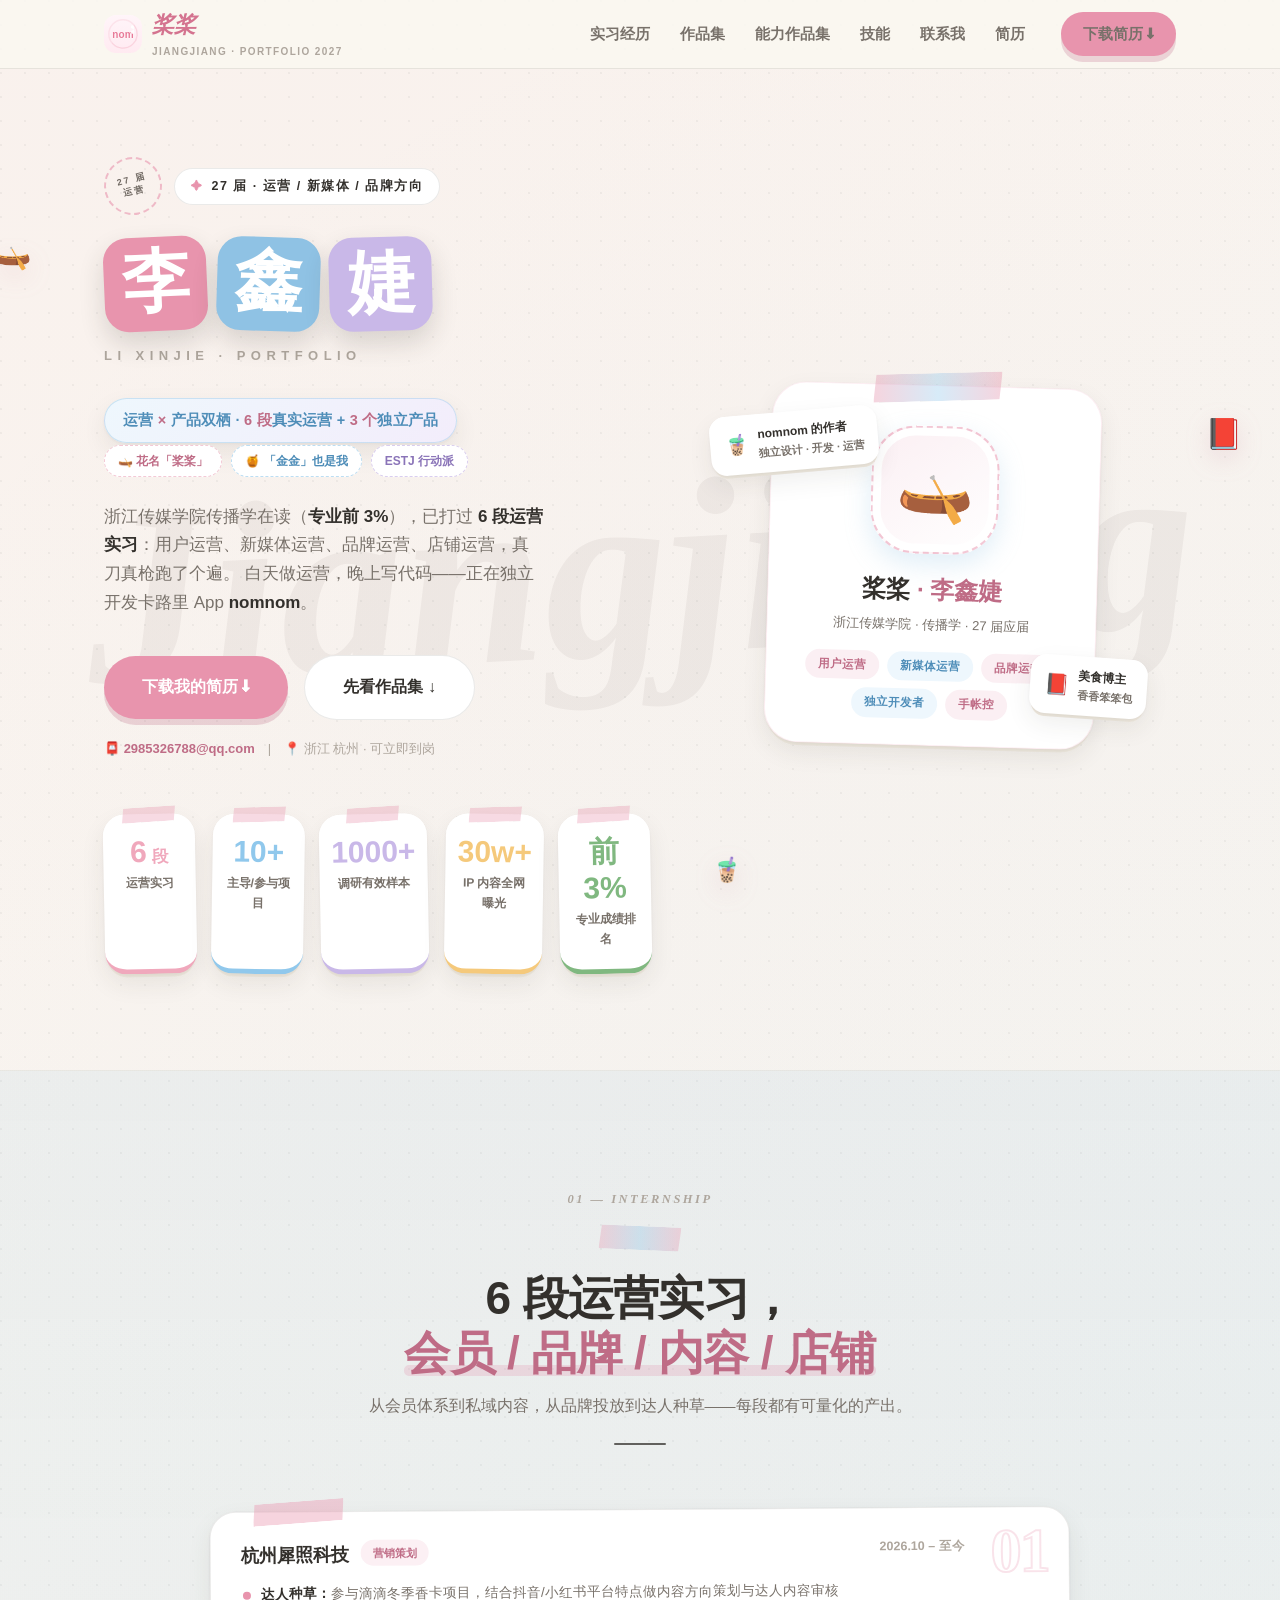
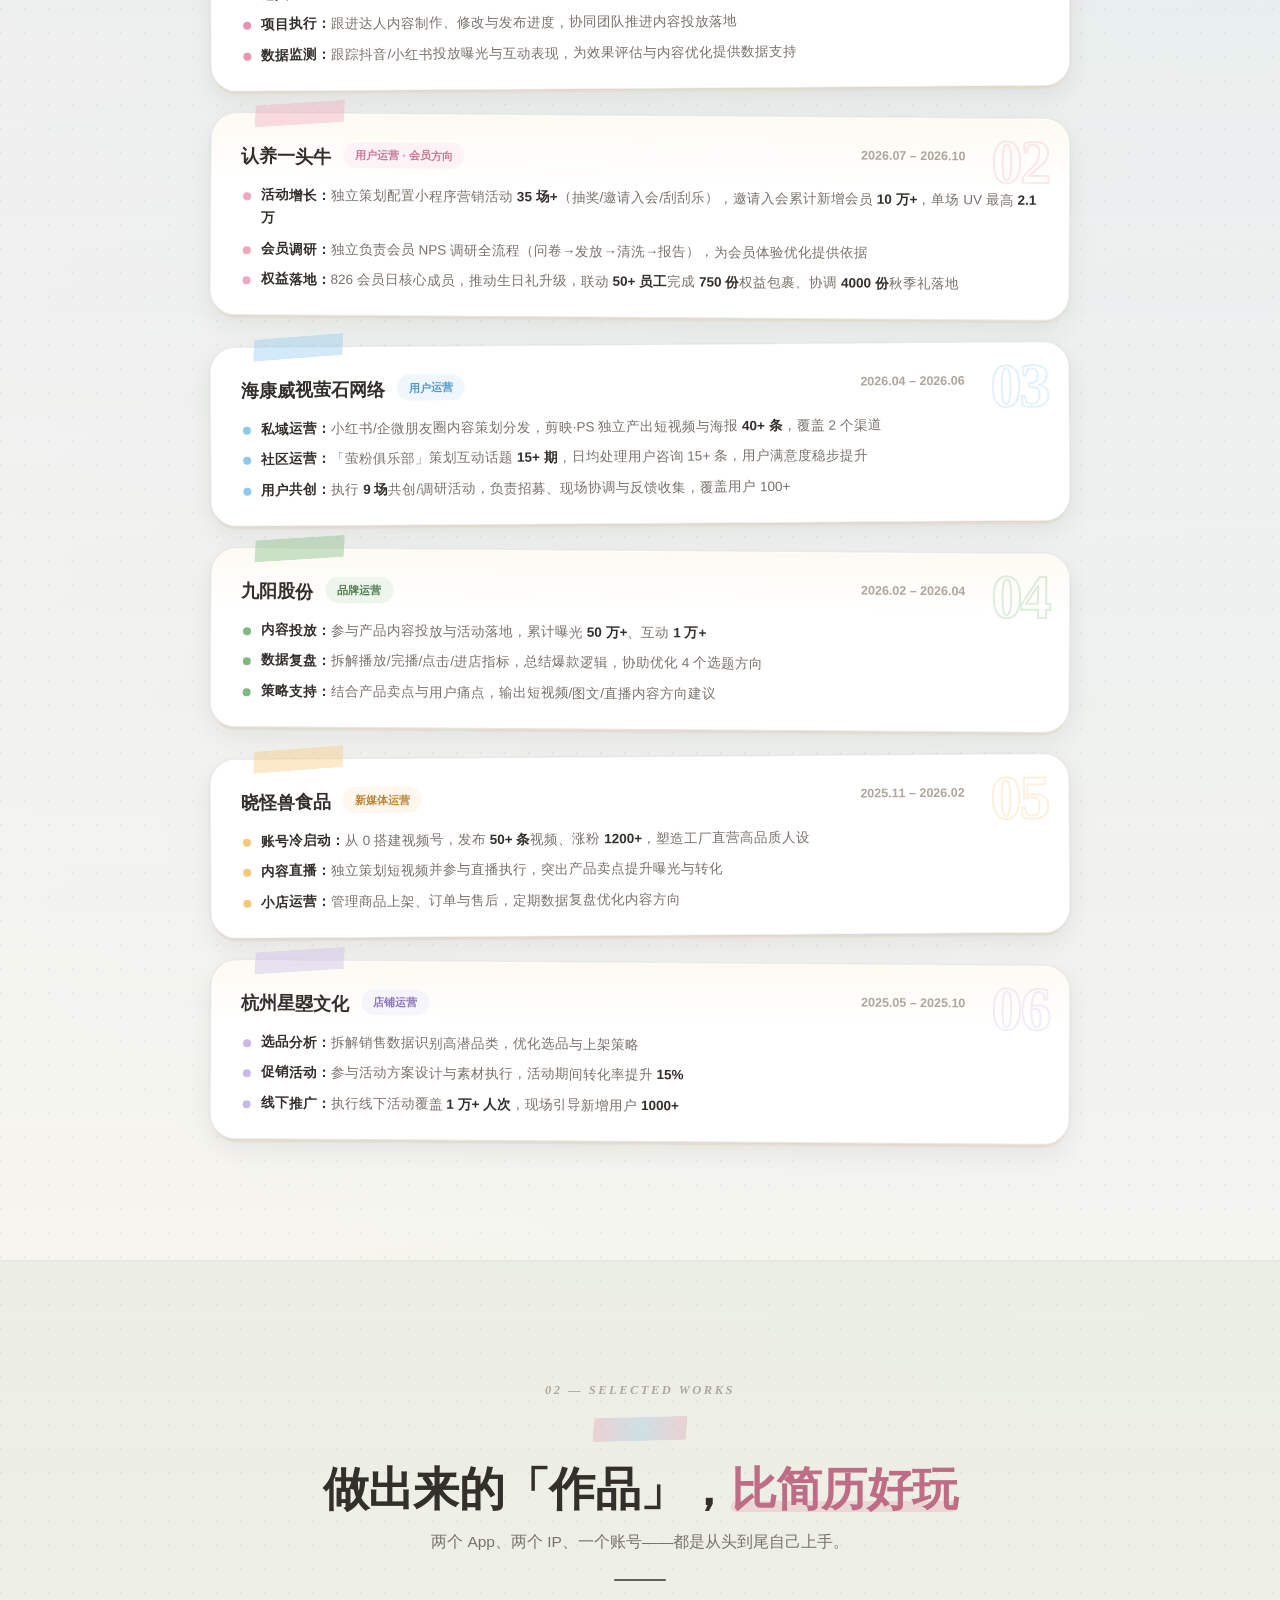
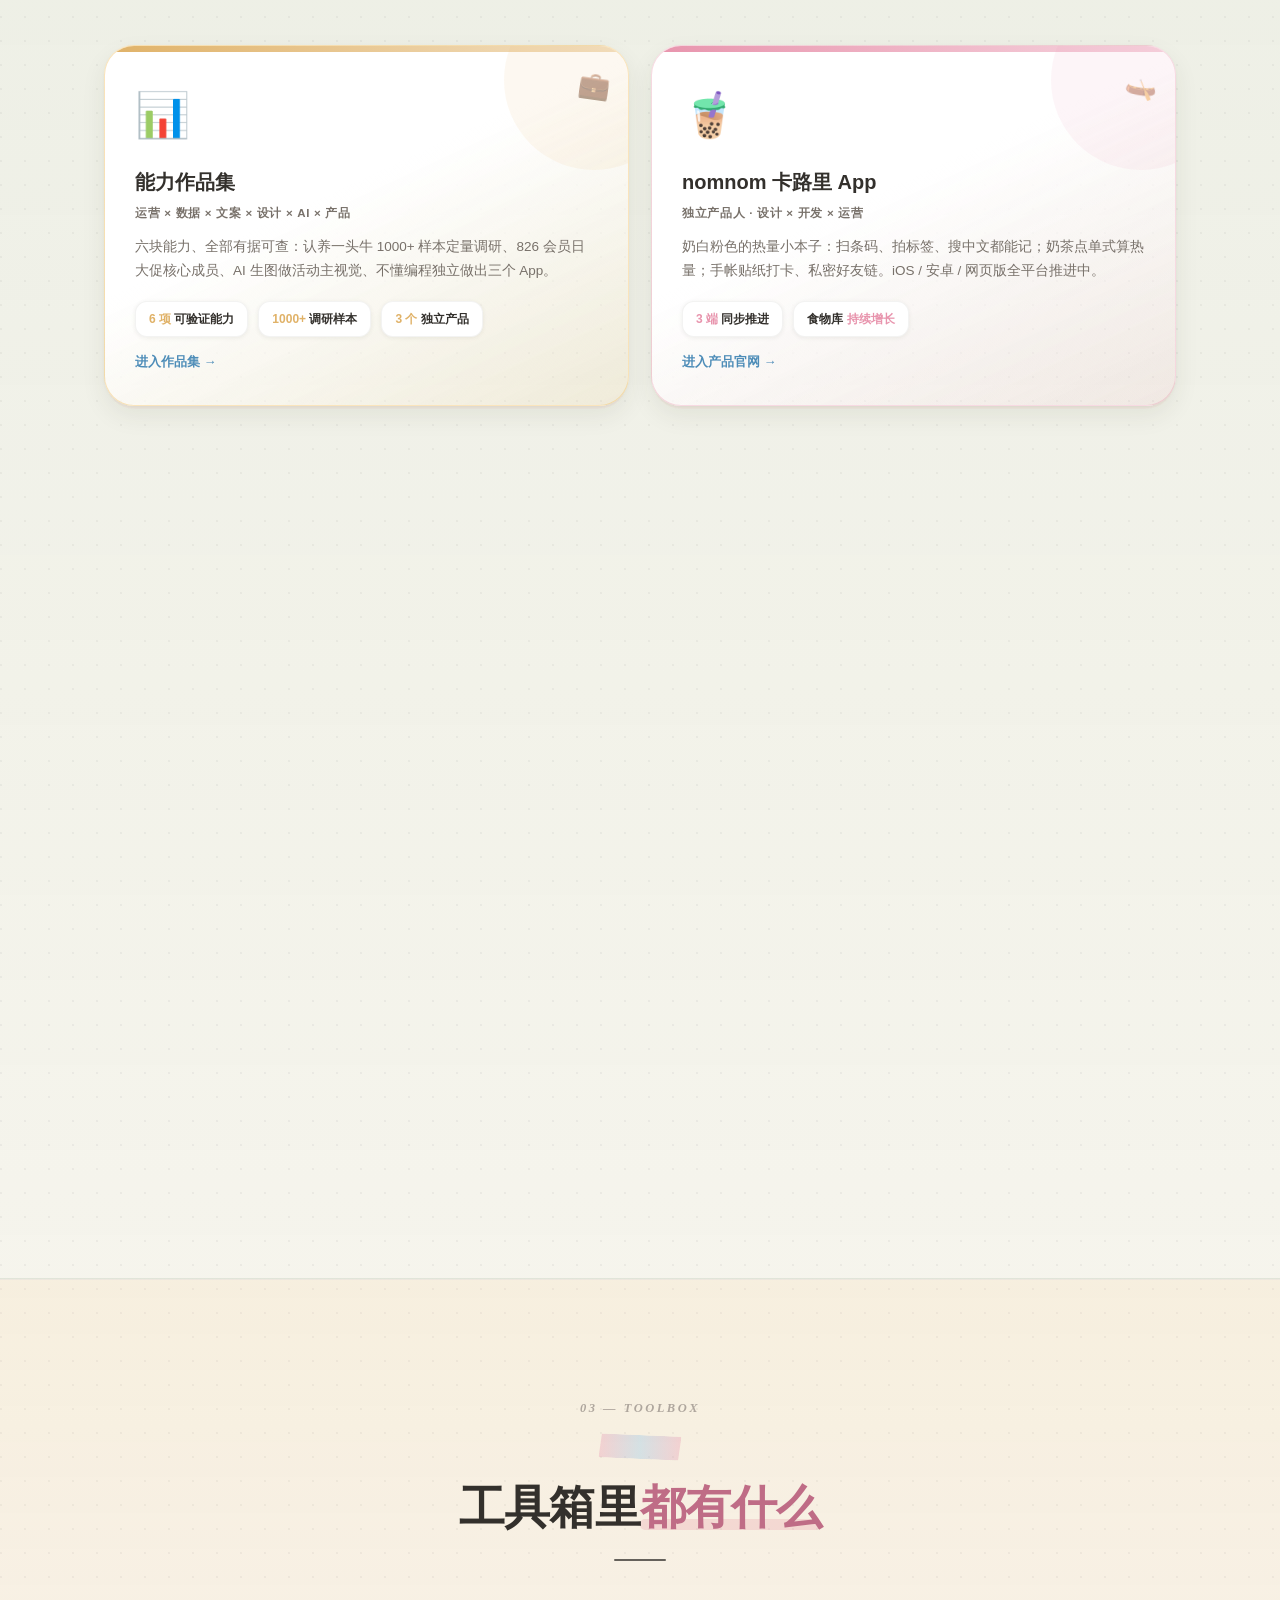
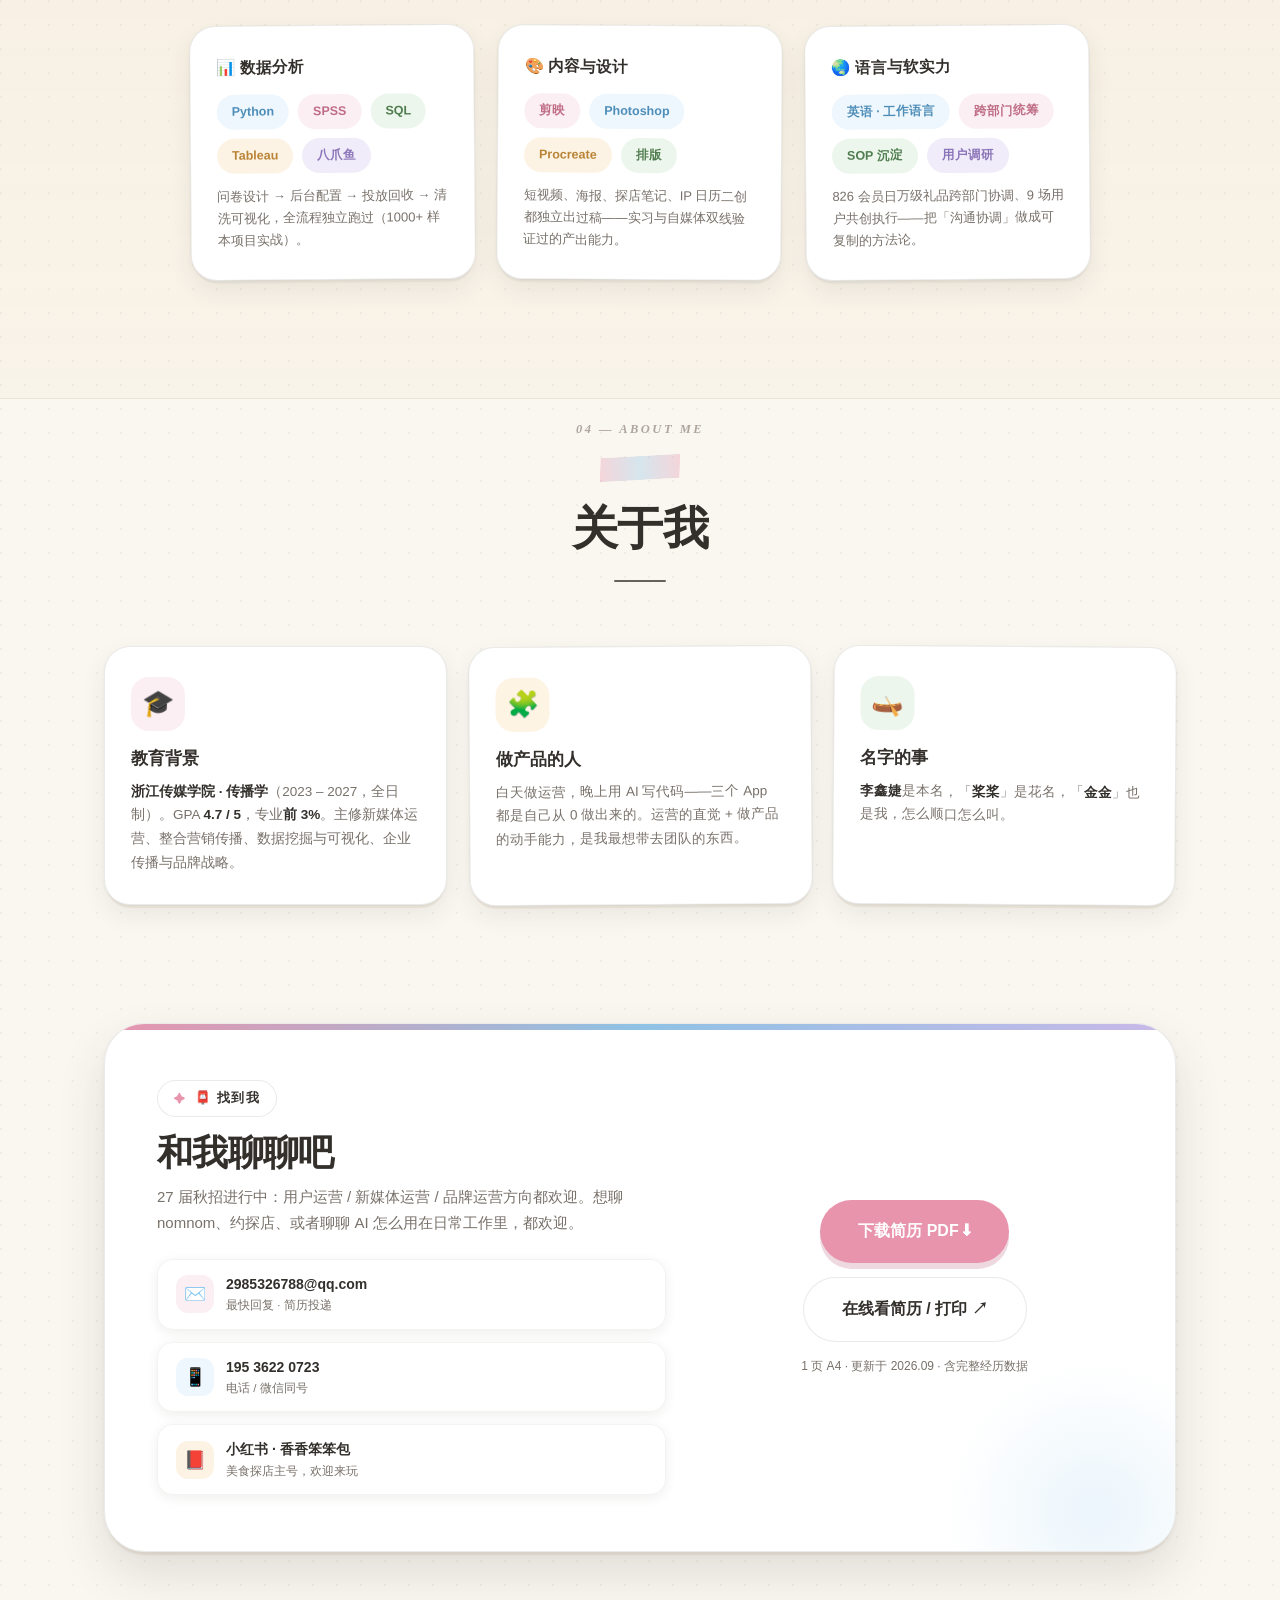
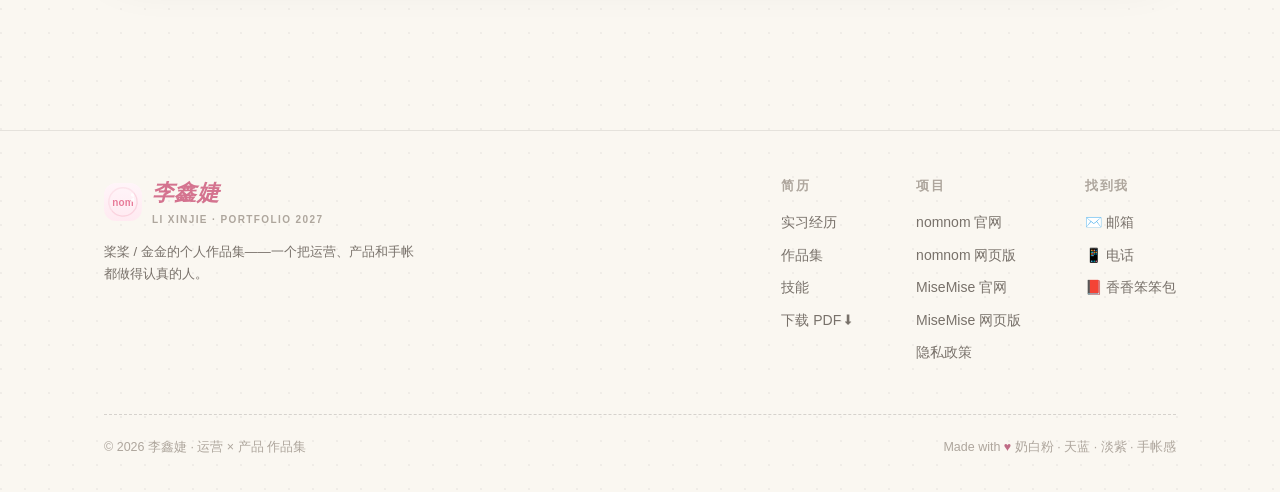
==== commit 98c6a4cd: "personal site: portfolio + resume + nomnom/misemise pages" ====
--- a/index.html
+++ b/index.html
@@ -4,8 +4,14 @@
 <meta charset="UTF-8" />
 <meta name="viewport" content="width=device-width, initial-scale=1.0" />
 <title>桨桨 | 用户运营 × 新媒体 × 品牌 · 27 届</title>
-<meta name="description" content="李鑫婕（花名桨桨，也叫金金）的个人作品集：浙江传媒学院传播学 · 5 段运营实习 · nomnom 独立开发者 · 小红书美食博主 · 27 届求职中。" />
+<meta name="description" content="李鑫婕（花名桨桨，也叫金金）的个人作品集：浙江传媒学院传播学 · 6 段运营实习 · nomnom 独立开发者 · 小红书美食博主 · 27 届求职中。" />
 <meta name="theme-color" content="#FFF5F9" />
+<meta property="og:title" content="李鑫婕 · 运营 × 产品 作品集 | 27 届应届" />
+<meta property="og:description" content="浙江传媒学院传播学 · 6 段运营实习 · 独立做出 nomnom / MiseMise 等 3 个 App · 小红书美食博主。27 届秋招中。" />
+<meta property="og:type" content="website" />
+<meta property="og:url" content="https://echoofeuphoria-lxj.github.io/" />
+<meta property="og:image" content="https://echoofeuphoria-lxj.github.io/assets/og-image.png" />
+<meta name="twitter:card" content="summary_large_image" />
 <link rel="icon" href="[data-uri]" />
 <link rel="apple-touch-icon" href="[data-uri]" />
 <style>
@@ -190,7 +196,7 @@
 .nav-toggle span { display: block; width: 22px; height: 2.4px; background: var(--pink-deep); border-radius: 2px; margin: 5px 0; transition: 0.2s; }
 
 /* ---------- Hero ---------- */
-.hero { position: relative; padding: 72px 0 84px; overflow: hidden; }
+.hero { position: relative; padding: 88px 0 96px; overflow: hidden; }
 .hero-grid { display: grid; grid-template-columns: 1.06fr 0.94fr; gap: 40px; align-items: center; }
 
 .hero-kicker { display: flex; align-items: center; gap: 12px; margin-bottom: 22px; }
@@ -200,9 +206,19 @@
   letter-spacing: 0.01em; color: var(--text);
 }
 .hero h1 .hl { color: var(--pink-deep); }
-.hero .sub { margin: 22px 0 34px; font-size: 17px; color: var(--text-2); max-width: 440px; }
+.hero .sub { margin: 26px 0 38px; font-size: 17px; color: var(--text-2); max-width: 440px; }
 .hero .sub b { color: var(--text); }
 .hero-cta { display: flex; gap: 16px; flex-wrap: wrap; align-items: center; }
+
+/* 首屏价值主张（一句话电梯演讲） */
+.hero-pitch {
+  display: inline-block; margin: 14px 0 2px; padding: 9px 18px;
+  font-size: 14.5px; font-weight: 800; letter-spacing: .2px; color: var(--blue-deep);
+  background: linear-gradient(135deg, #eef7fd, #f3edfb);
+  border: 1.5px solid rgba(143, 194, 228, .4); border-radius: 999px;
+  box-shadow: var(--shadow-sm);
+}
+.hero-pitch b { color: var(--pink-deep); }
 .hero-note { margin-top: 18px; font-size: 13px; color: var(--text-3); }
 .hero-note b { color: var(--pink-deep); }
 
@@ -490,7 +506,7 @@
   background: linear-gradient(145deg, var(--pink-soft), #fff);
   border: 2.5px dashed rgba(232, 148, 173, 0.5);
   display: flex; align-items: center; justify-content: center; font-size: 62px;
-  box-shadow: inset 0 0 0 8px #fff;
+  box-shadow: inset 0 0 0 8px #fff, 0 10px 26px rgba(143, 194, 228, .28);
 }
 .profile-card .p-name { font-size: 24px; font-weight: 900; }
 .profile-card .p-name em { font-style: normal; color: var(--pink-deep); }
@@ -996,11 +1012,12 @@
 /* --- 首屏 stagger 入场：依次浮起（水印单独用纯淡入，避免覆盖定位 transform）--- */
 @keyframes heroIn { from { opacity: 0; transform: translateY(14px); } }
 @keyframes wmIn { from { opacity: 0; } }
-.hero-kicker, .hero h1, .hero .sub, .hero-cta, .hero-note {
+.hero-kicker, .hero h1, .hero-pitch, .hero .sub, .hero-cta, .hero-note {
   animation: heroIn .7s cubic-bezier(.2, .7, .2, 1) backwards;
 }
 .hero-kicker { animation-delay: .05s; }
 .hero h1    { animation-delay: .14s; }
+.hero-pitch { animation-delay: .19s; }
 .hero .sub  { animation-delay: .23s; }
 .hero-cta   { animation-delay: .32s; }
 .hero-note  { animation-delay: .4s; }
@@ -1114,13 +1131,14 @@
           <span class="z z1">李</span><span class="z z2">鑫</span><span class="z z3">婕</span>
         </h1>
         <div class="name-pinyin">LI XINJIE · PORTFOLIO</div>
+        <p class="hero-pitch">运营 <b>×</b> 产品双栖 · <b>6 段</b>真实运营 + <b>3 个</b>独立产品</p>
         <div class="alias-line">
           <span>🛶 花名「桨桨」</span>
           <span class="b">🍯 「金金」也是我</span>
           <span class="p">ESTJ 行动派</span>
         </div>
         <p class="sub">
-          浙江传媒学院传播学在读（<b>专业前 3%</b>），已打过 <b>5 段运营实习</b>：用户运营、新媒体运营、品牌运营、店铺运营，真刀真枪跑了个遍。
+          浙江传媒学院传播学在读（<b>专业前 3%</b>），已打过 <b>6 段运营实习</b>：用户运营、新媒体运营、品牌运营、店铺运营，真刀真枪跑了个遍。
           白天做运营，晚上写代码——正在独立开发卡路里 App <b>nomnom</b>。
         </p>
         <div class="hero-cta">
@@ -1130,7 +1148,7 @@
         <p class="hero-note">📮 <b>2985326788@qq.com</b>　|　📍 浙江 杭州 · 可立即到岗</p>
 
         <div class="stats-band">
-          <div class="stat-chip" style="--sc:#F0A8BC;"><span class="n">5<small> 段</small></span><span class="l">运营实习</span></div>
+          <div class="stat-chip" style="--sc:#F0A8BC;"><span class="n">6<small> 段</small></span><span class="l">运营实习</span></div>
           <div class="stat-chip" style="--sc:#90C8EC;"><span class="n">10+</span><span class="l">主导/参与项目</span></div>
           <div class="stat-chip" style="--sc:#C9B8E8;"><span class="n">1000+</span><span class="l">调研有效样本</span></div>
           <div class="stat-chip" style="--sc:#F5C97B;"><span class="n">30w+</span><span class="l">IP 内容全网曝光</span></div>
@@ -1416,6 +1434,7 @@
         </div>
         <div class="contact-actions">
           <a class="btn btn-pink btn-lg" href="assets/resume-li-xinjie.pdf" download>下载简历 PDF ⬇</a>
+          <a class="btn btn-ghost btn-lg" href="resume.html" target="_blank" rel="noopener">在线看简历 / 打印 ↗</a>
           <span class="resume-note">1 页 A4 · 更新于 2026.09 · 含完整经历数据</span>
         </div>
       </div>
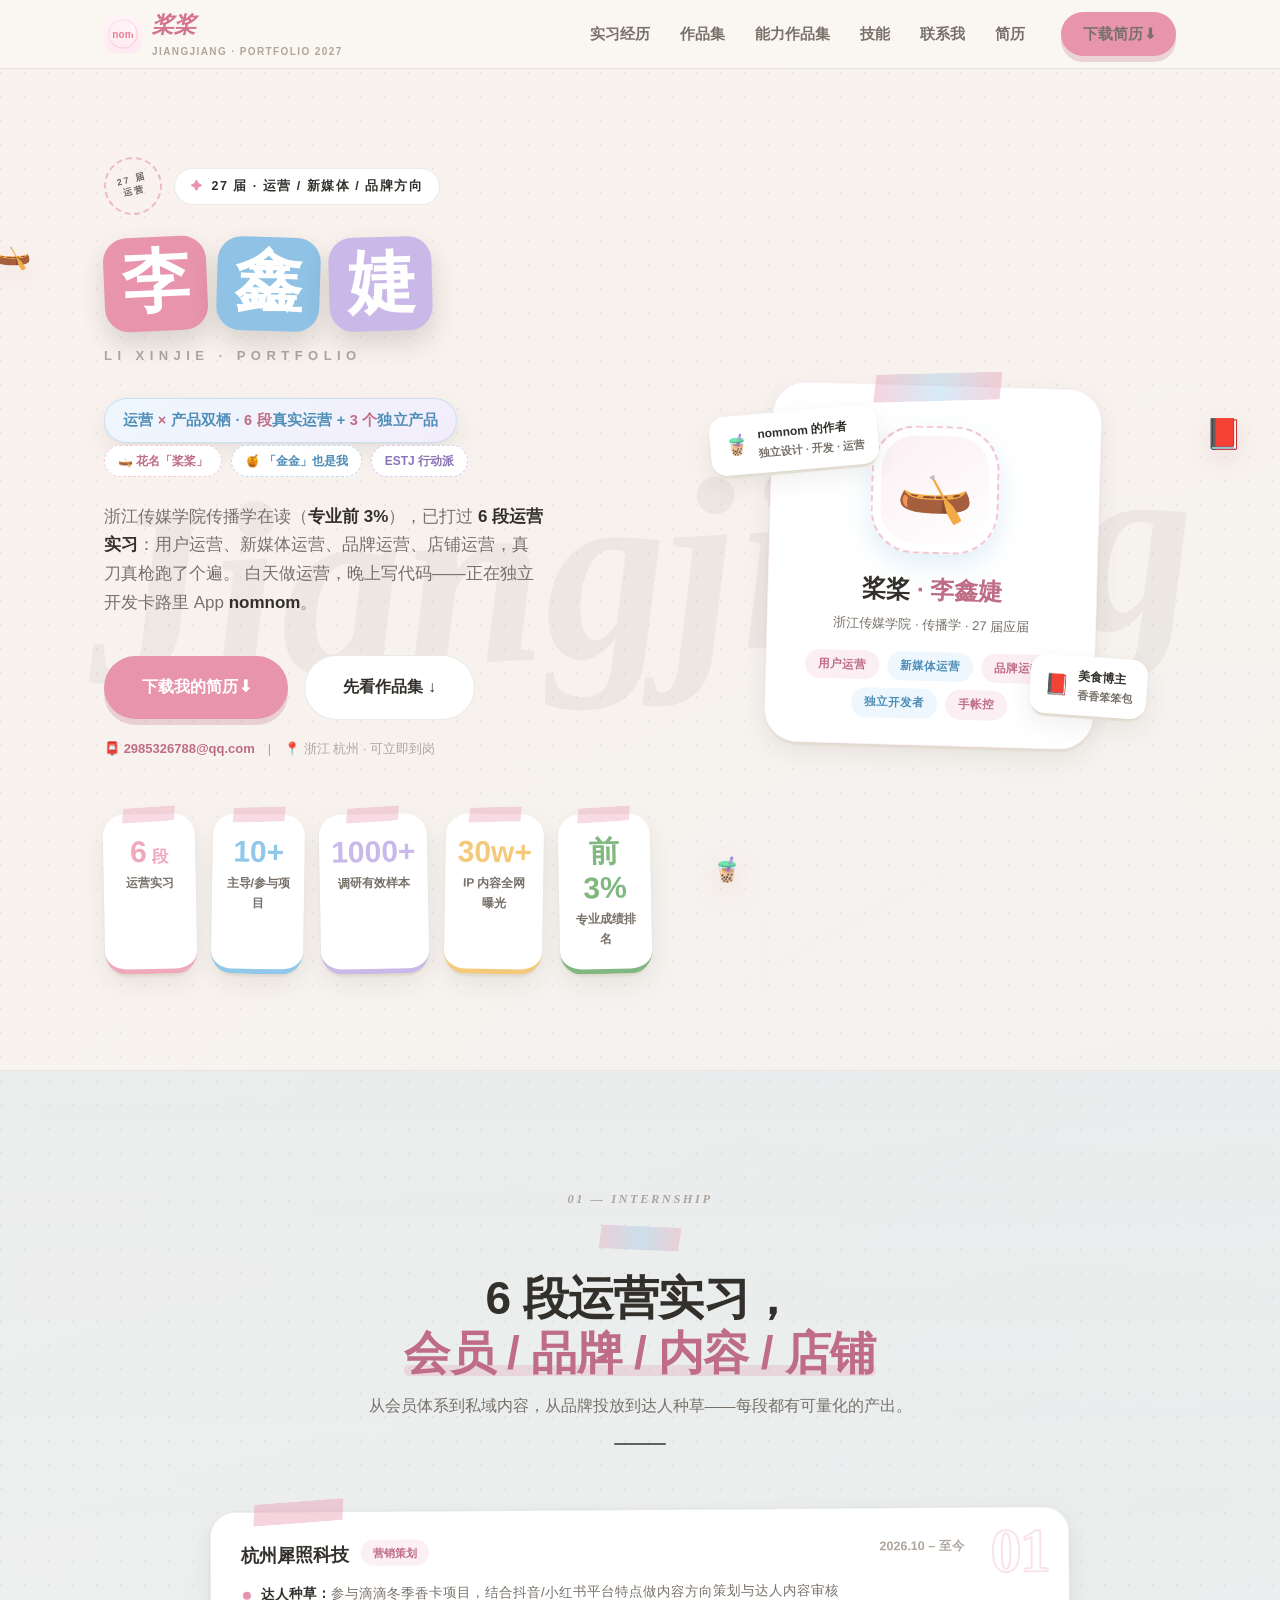
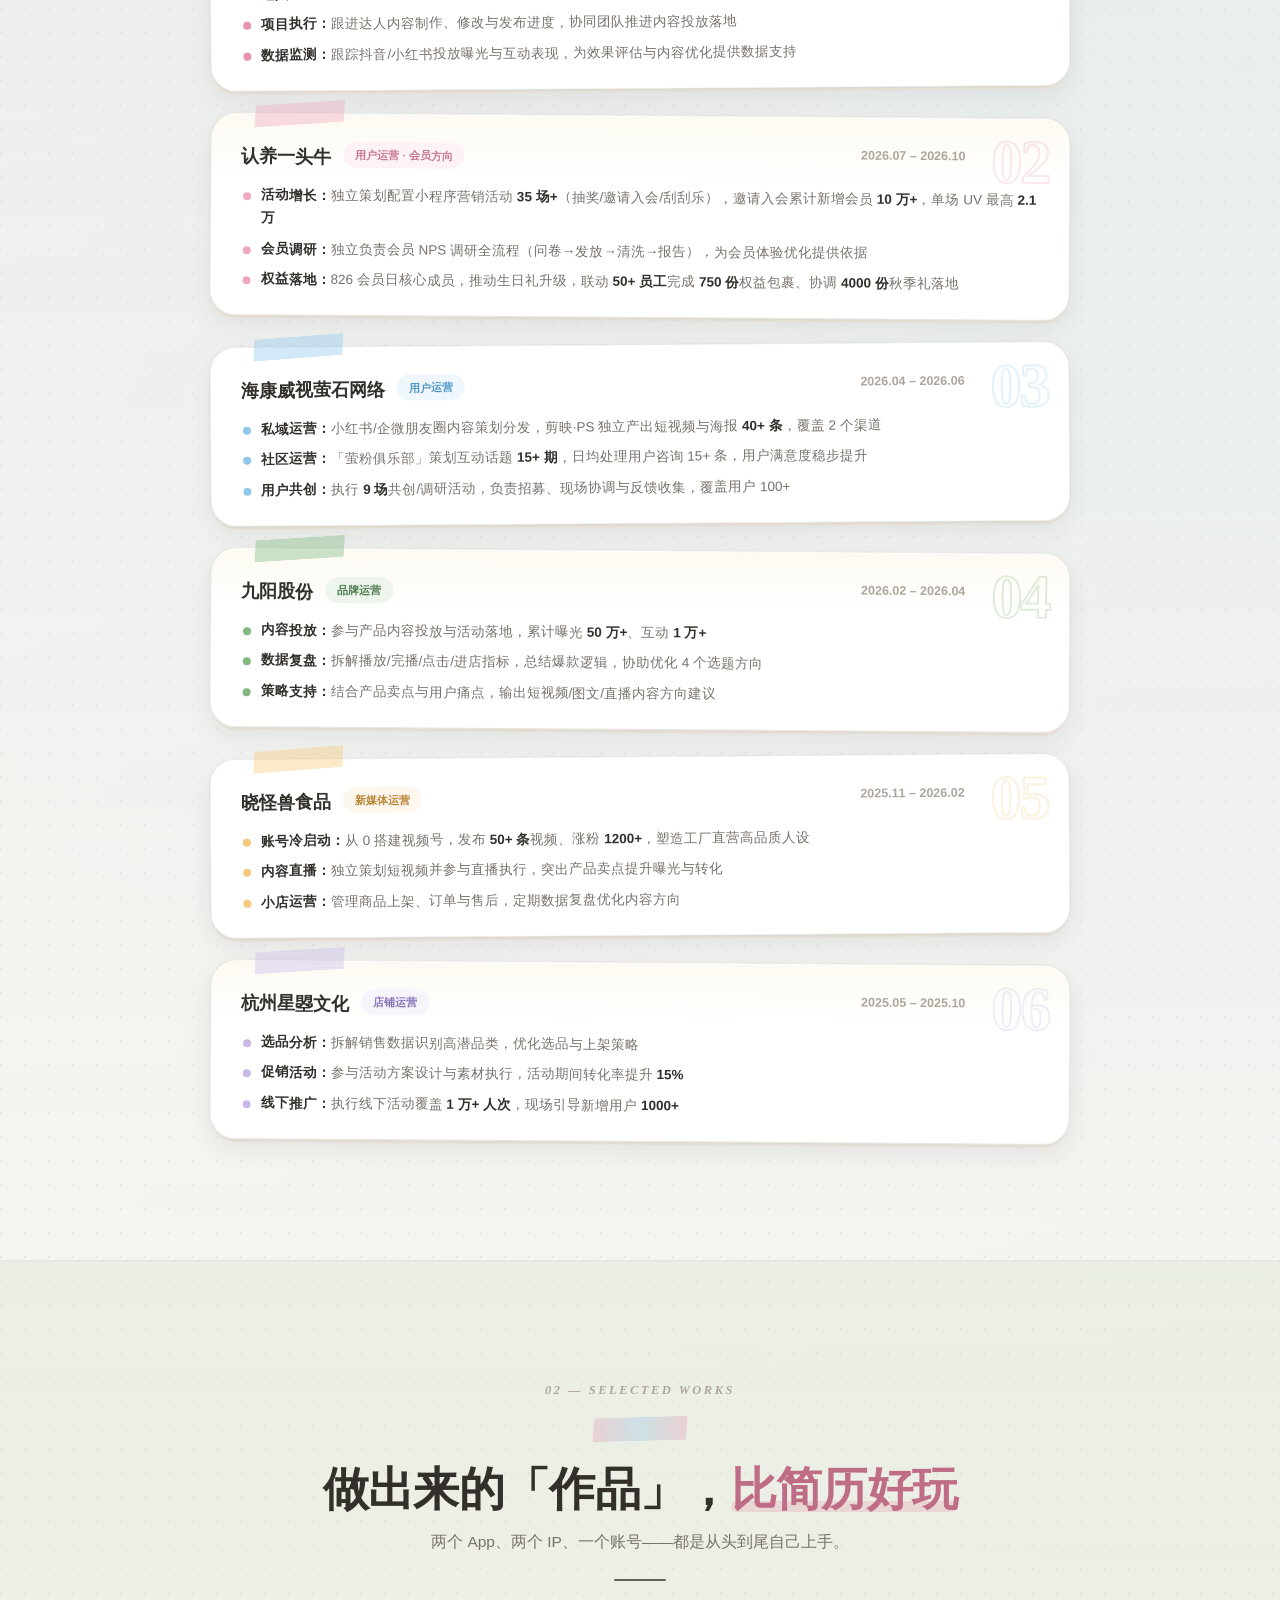
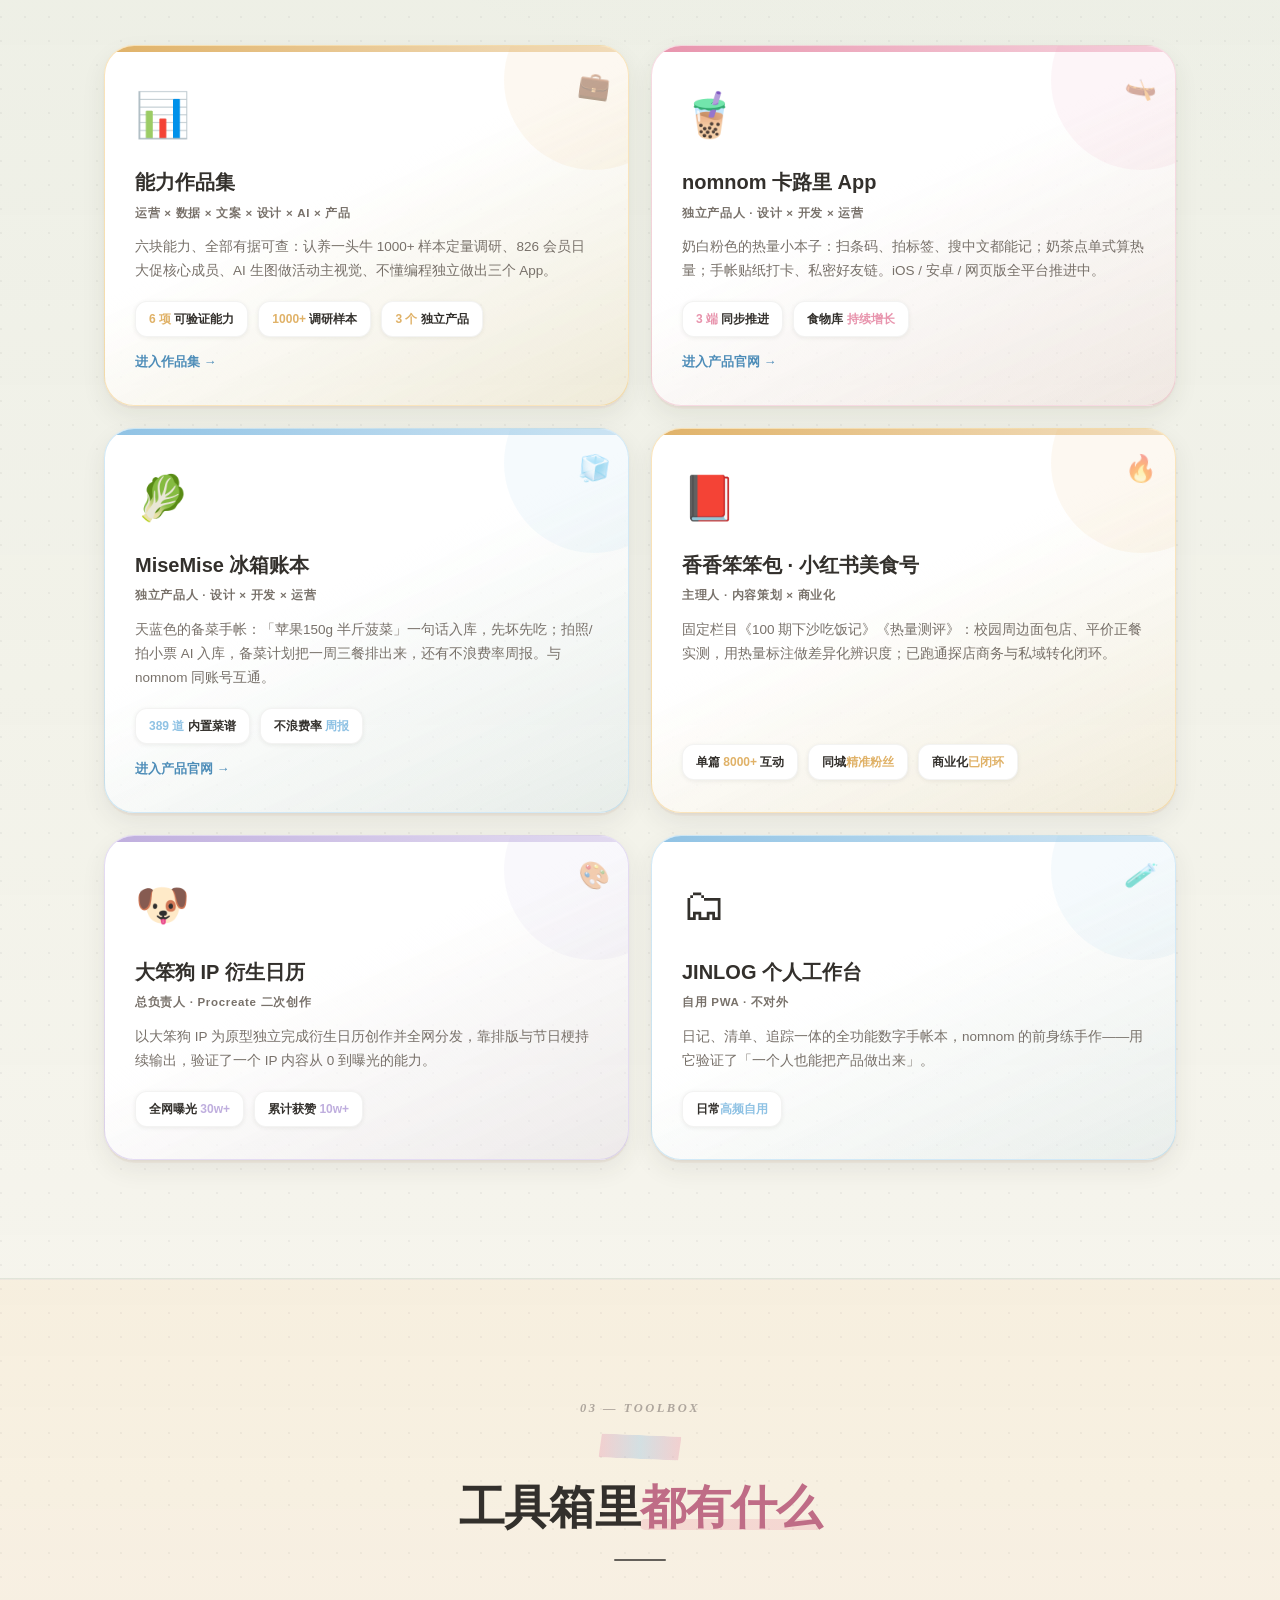
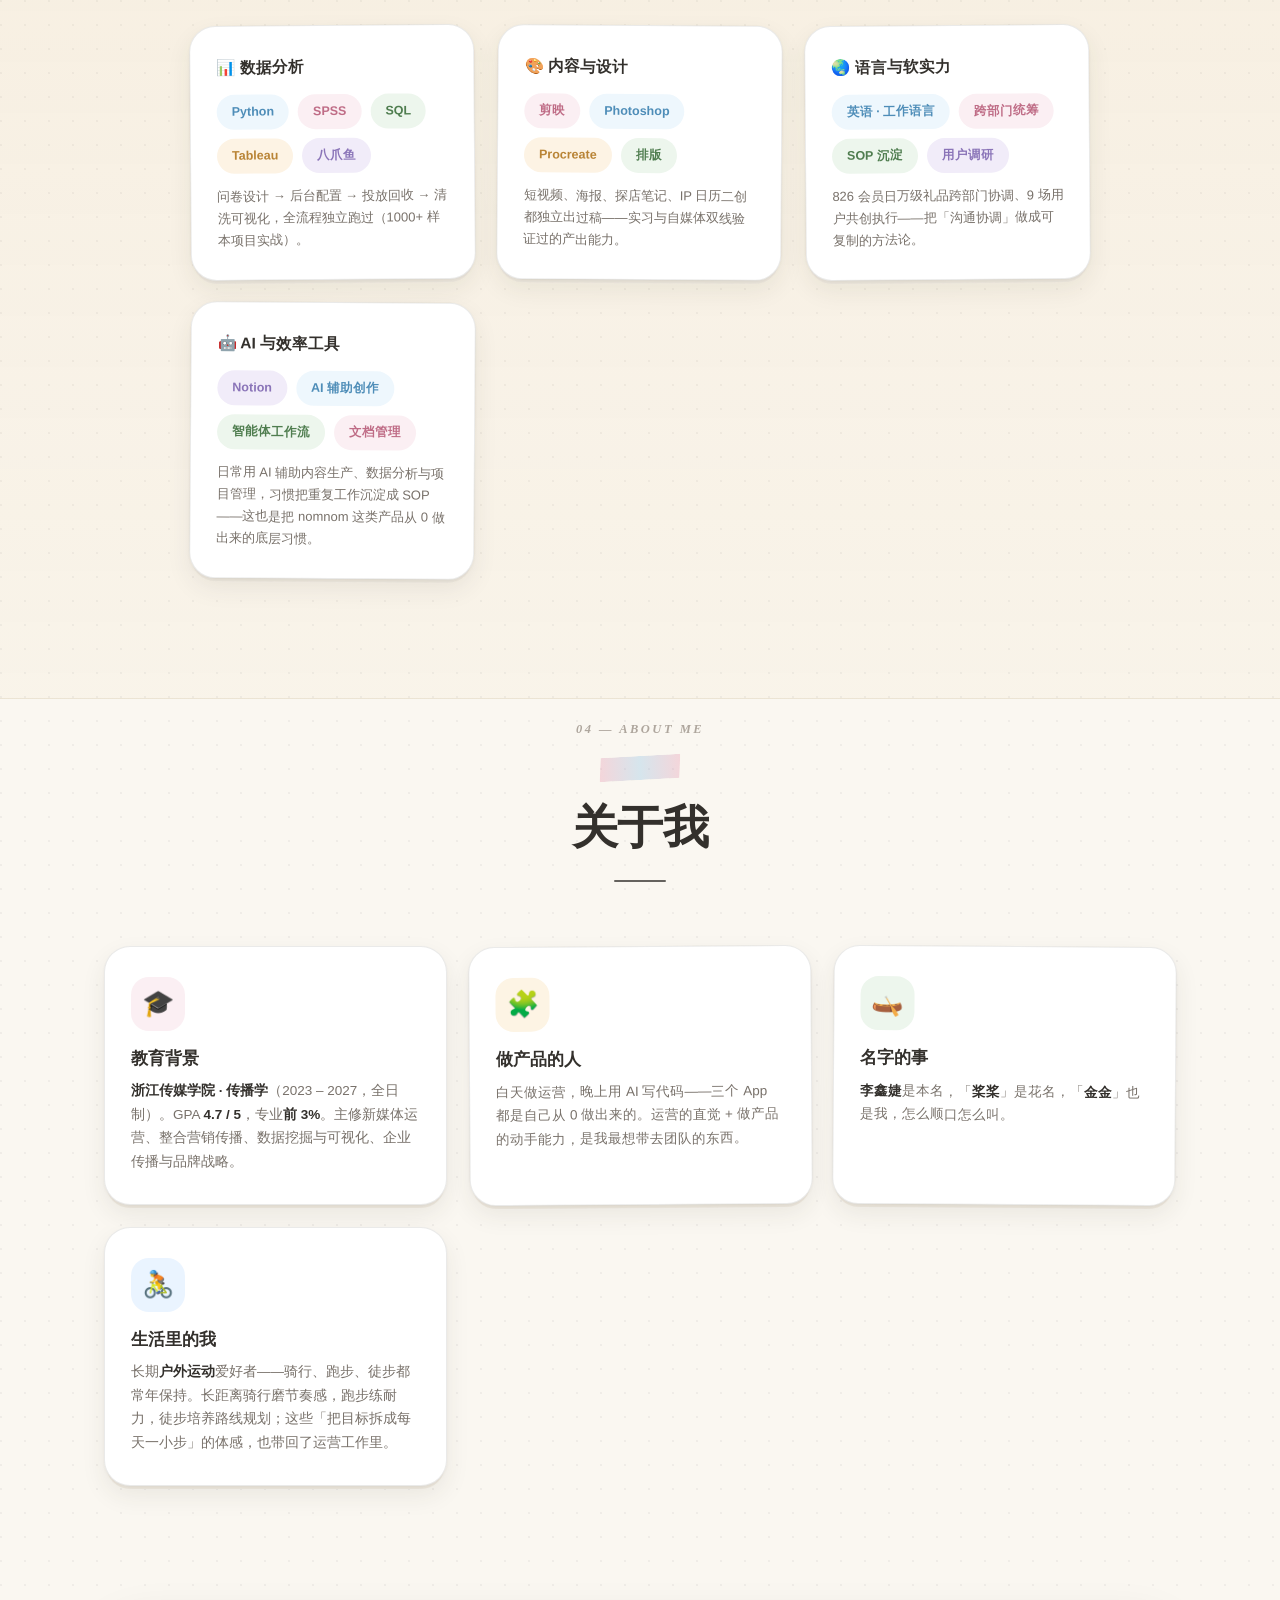
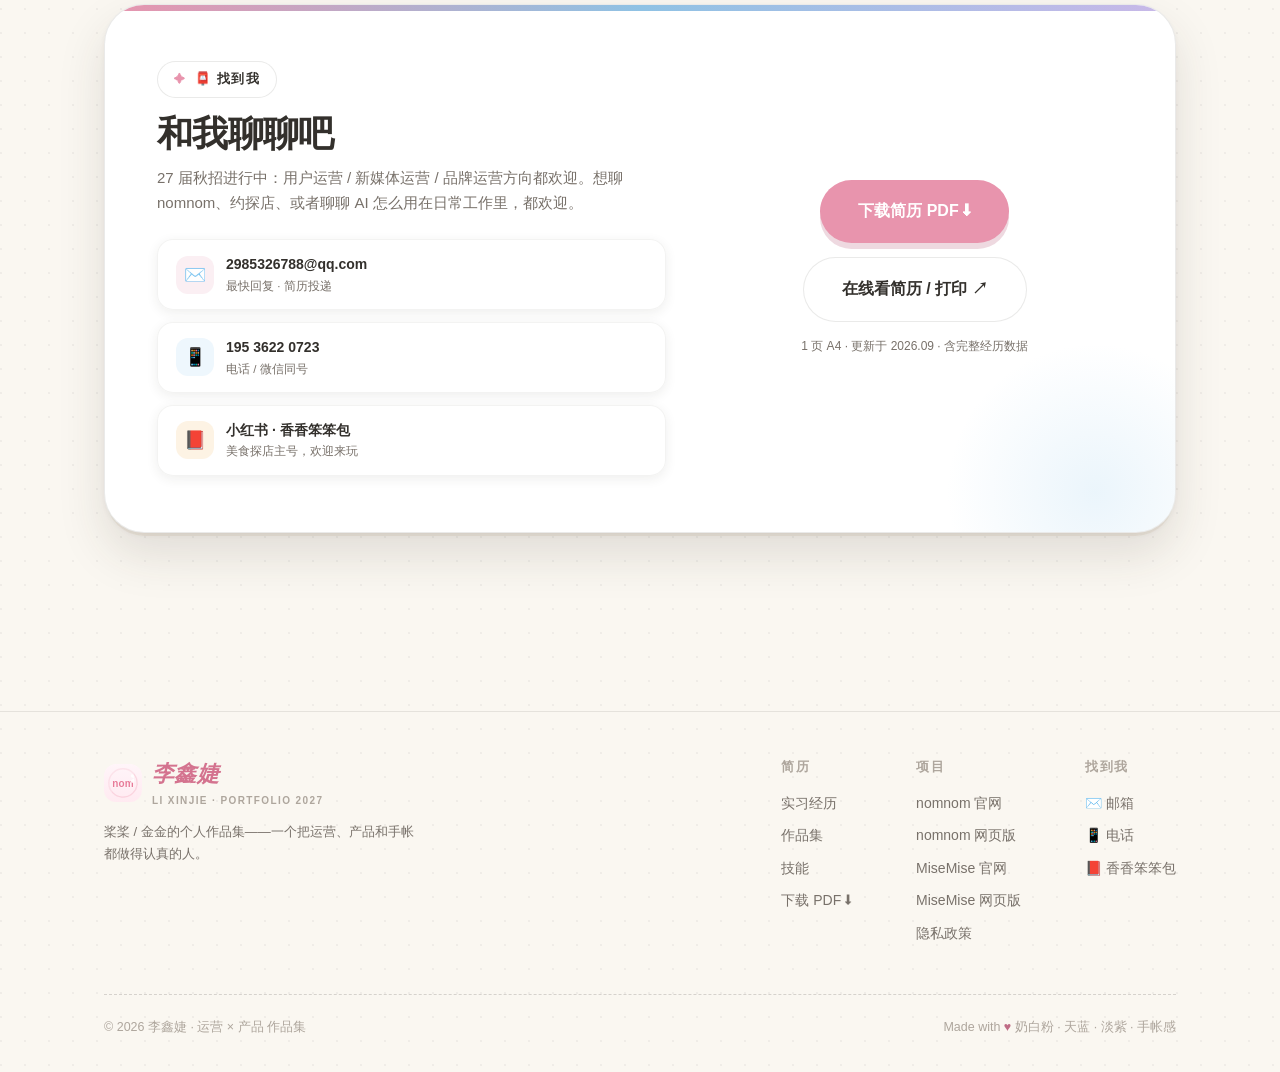
==== commit b956c7a7: "personal site: portfolio + resume + nomnom/misemise pages" ====
--- a/index.html
+++ b/index.html
@@ -1377,6 +1377,13 @@
         </div>
         <p>826 会员日万级礼品跨部门协调、9 场用户共创执行——把「沟通协调」做成可复制的方法论。</p>
       </div>
+      <div class="skill-group reveal">
+        <h3>🤖 AI 与效率工具</h3>
+        <div class="skill-chips">
+          <span class="c-purple">Notion</span><span class="c-blue">AI 辅助创作</span><span class="c-green">智能体工作流</span><span class="c-pink">文档管理</span>
+        </div>
+        <p>日常用 AI 辅助内容生产、数据分析与项目管理，习惯把重复工作沉淀成 SOP——这也是把 nomnom 这类产品从 0 做出来的底层习惯。</p>
+      </div>
     </div>
   </div>
 </section>
@@ -1403,6 +1410,11 @@
         <div class="a-ico" style="background:#edf6ed;">🛶</div>
         <h3>名字的事</h3>
         <p><b>李鑫婕</b>是本名，「<b>桨桨</b>」是花名，「<b>金金</b>」也是我，怎么顺口怎么叫。</p>
+      </div>
+      <div class="about-card reveal">
+        <div class="a-ico" style="background:#eaf4ff;">🚴</div>
+        <h3>生活里的我</h3>
+        <p>长期<b>户外运动</b>爱好者——骑行、跑步、徒步都常年保持。长距离骑行磨节奏感，跑步练耐力，徒步培养路线规划；这些「把目标拆成每天一小步」的体感，也带回了运营工作里。</p>
       </div>
     </div>
   </div>
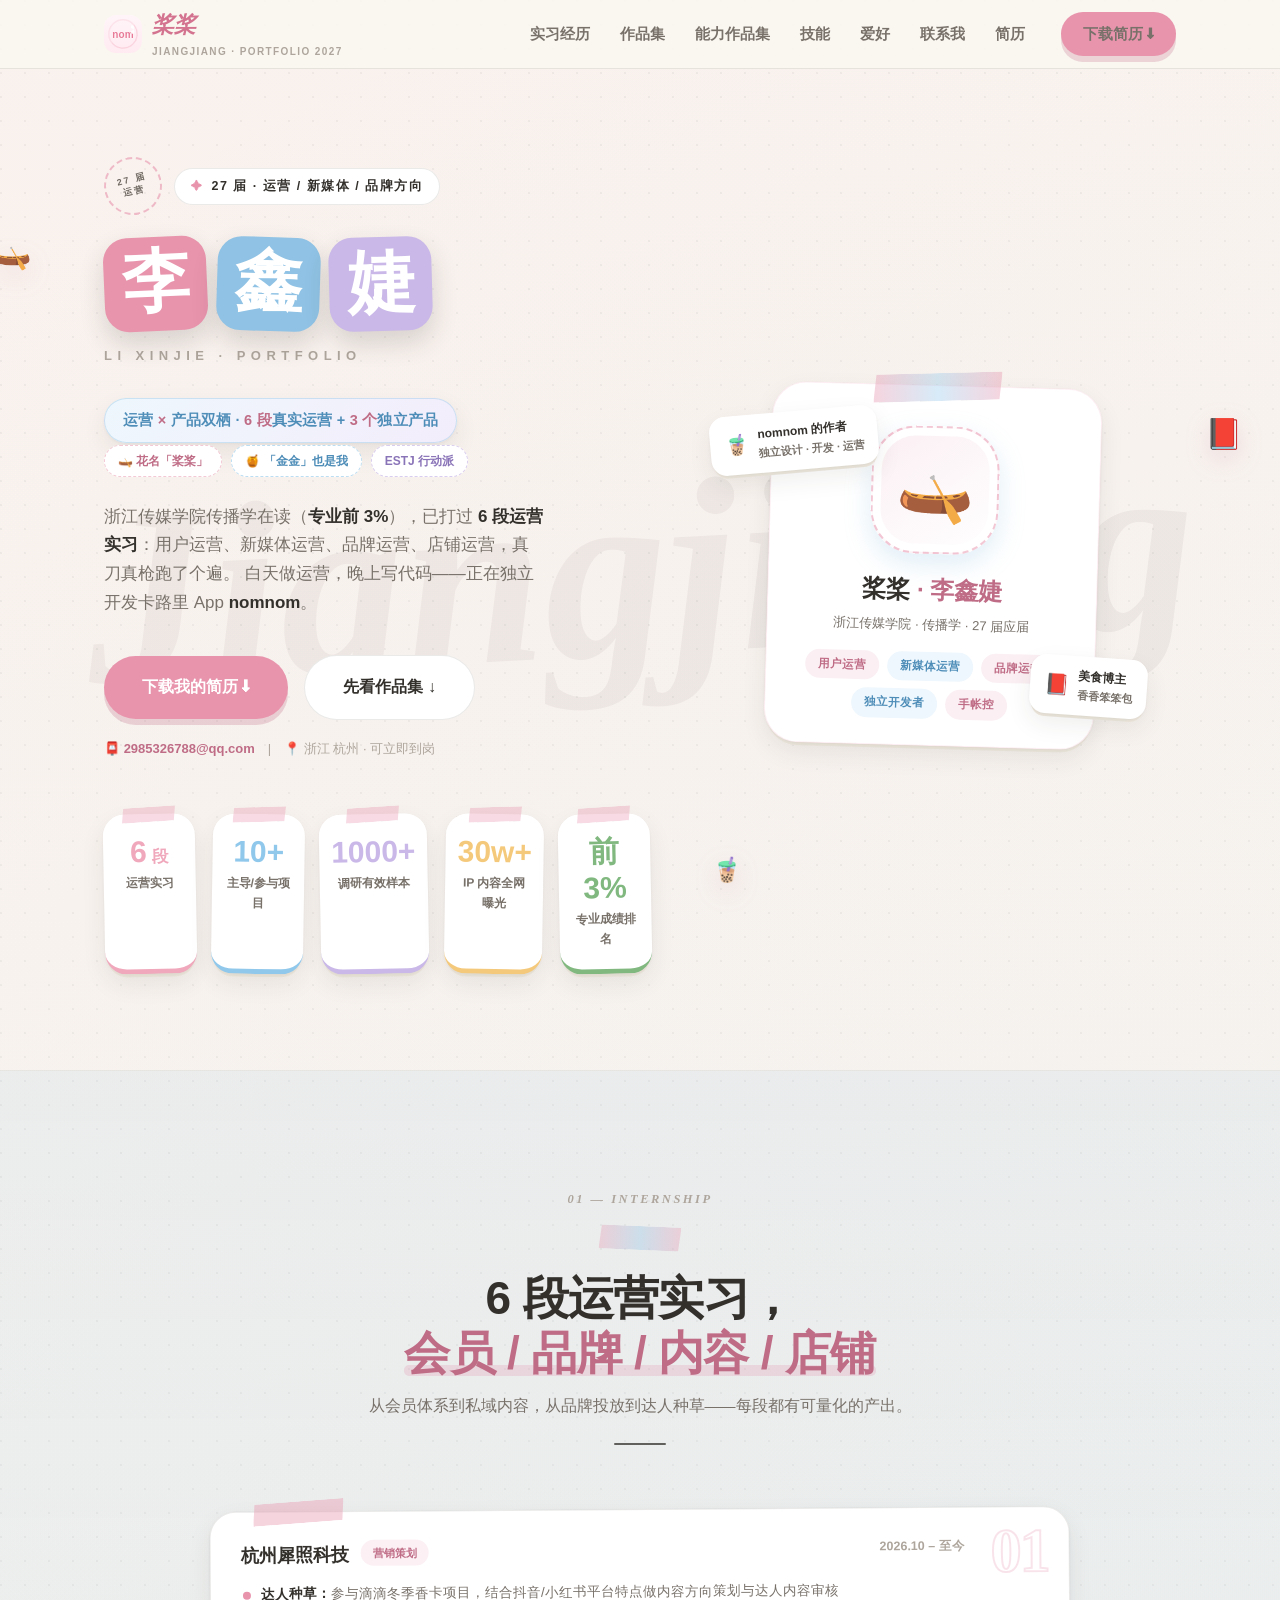
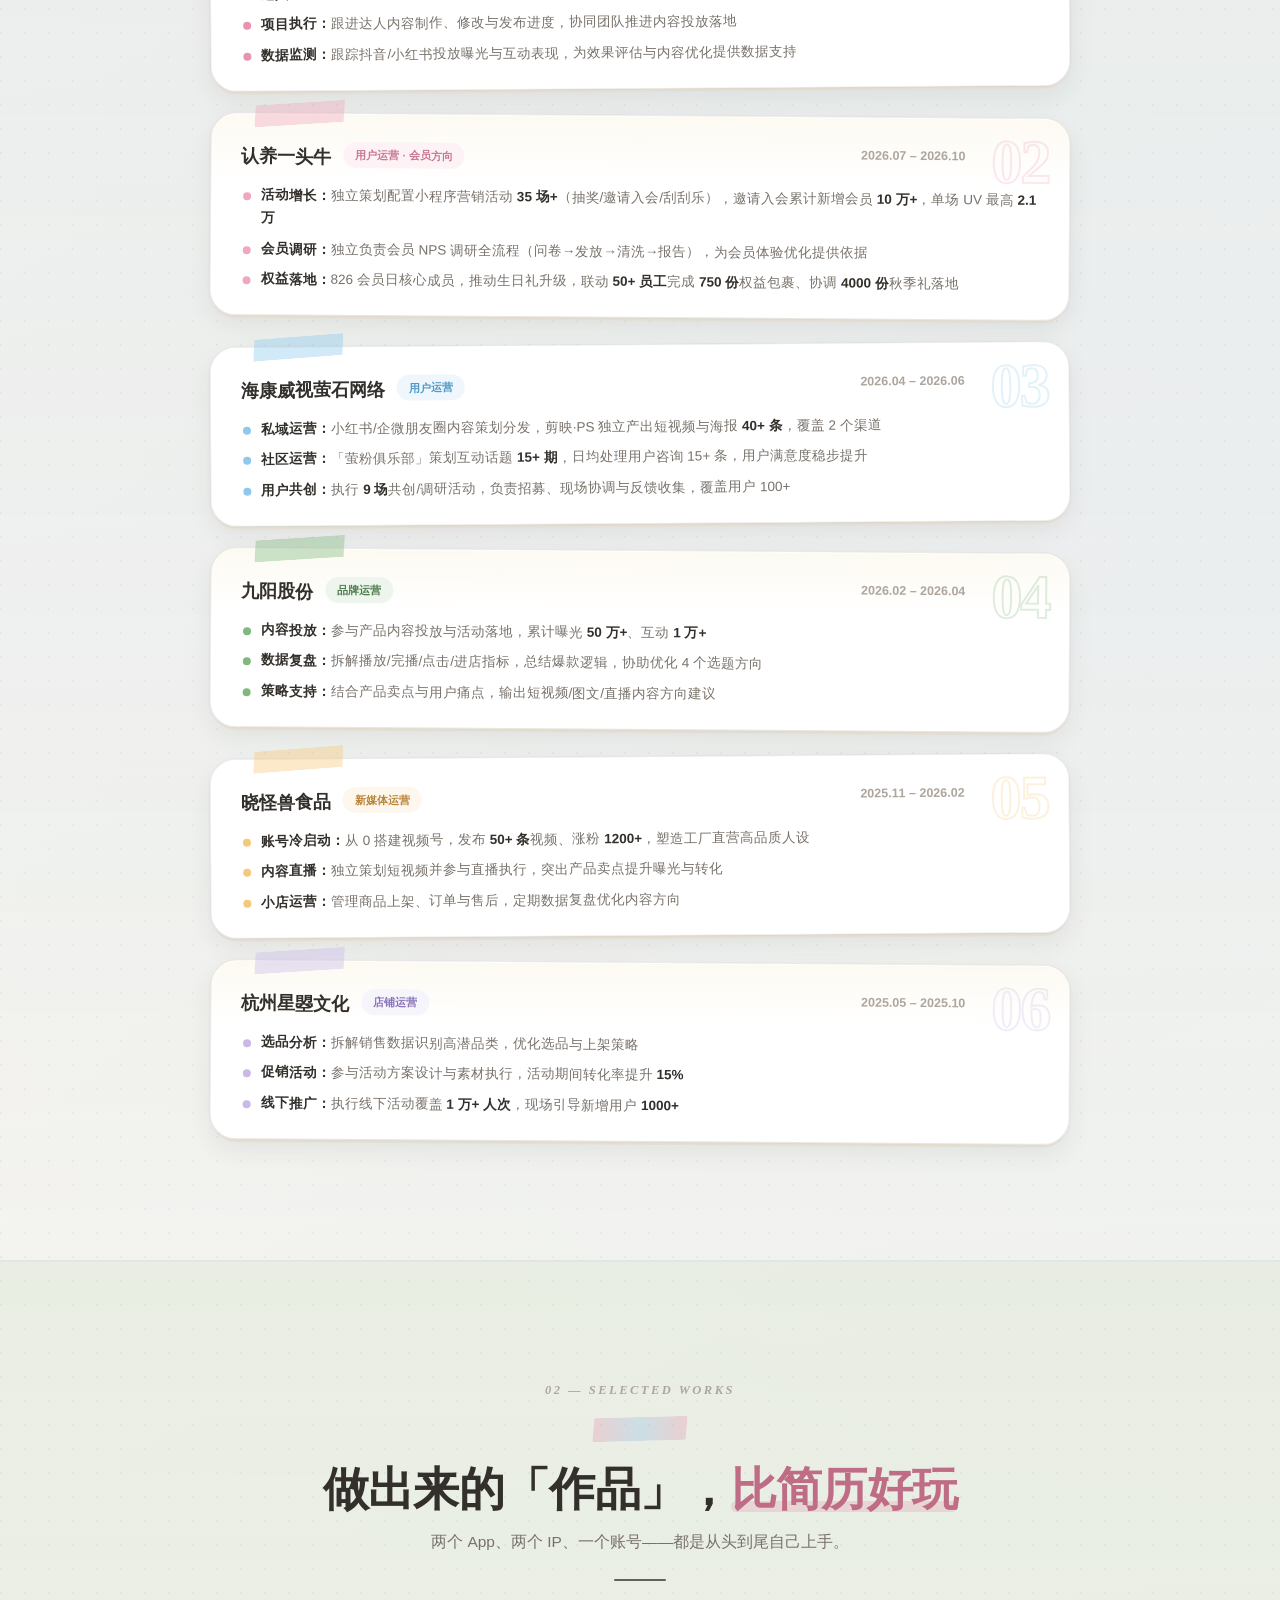
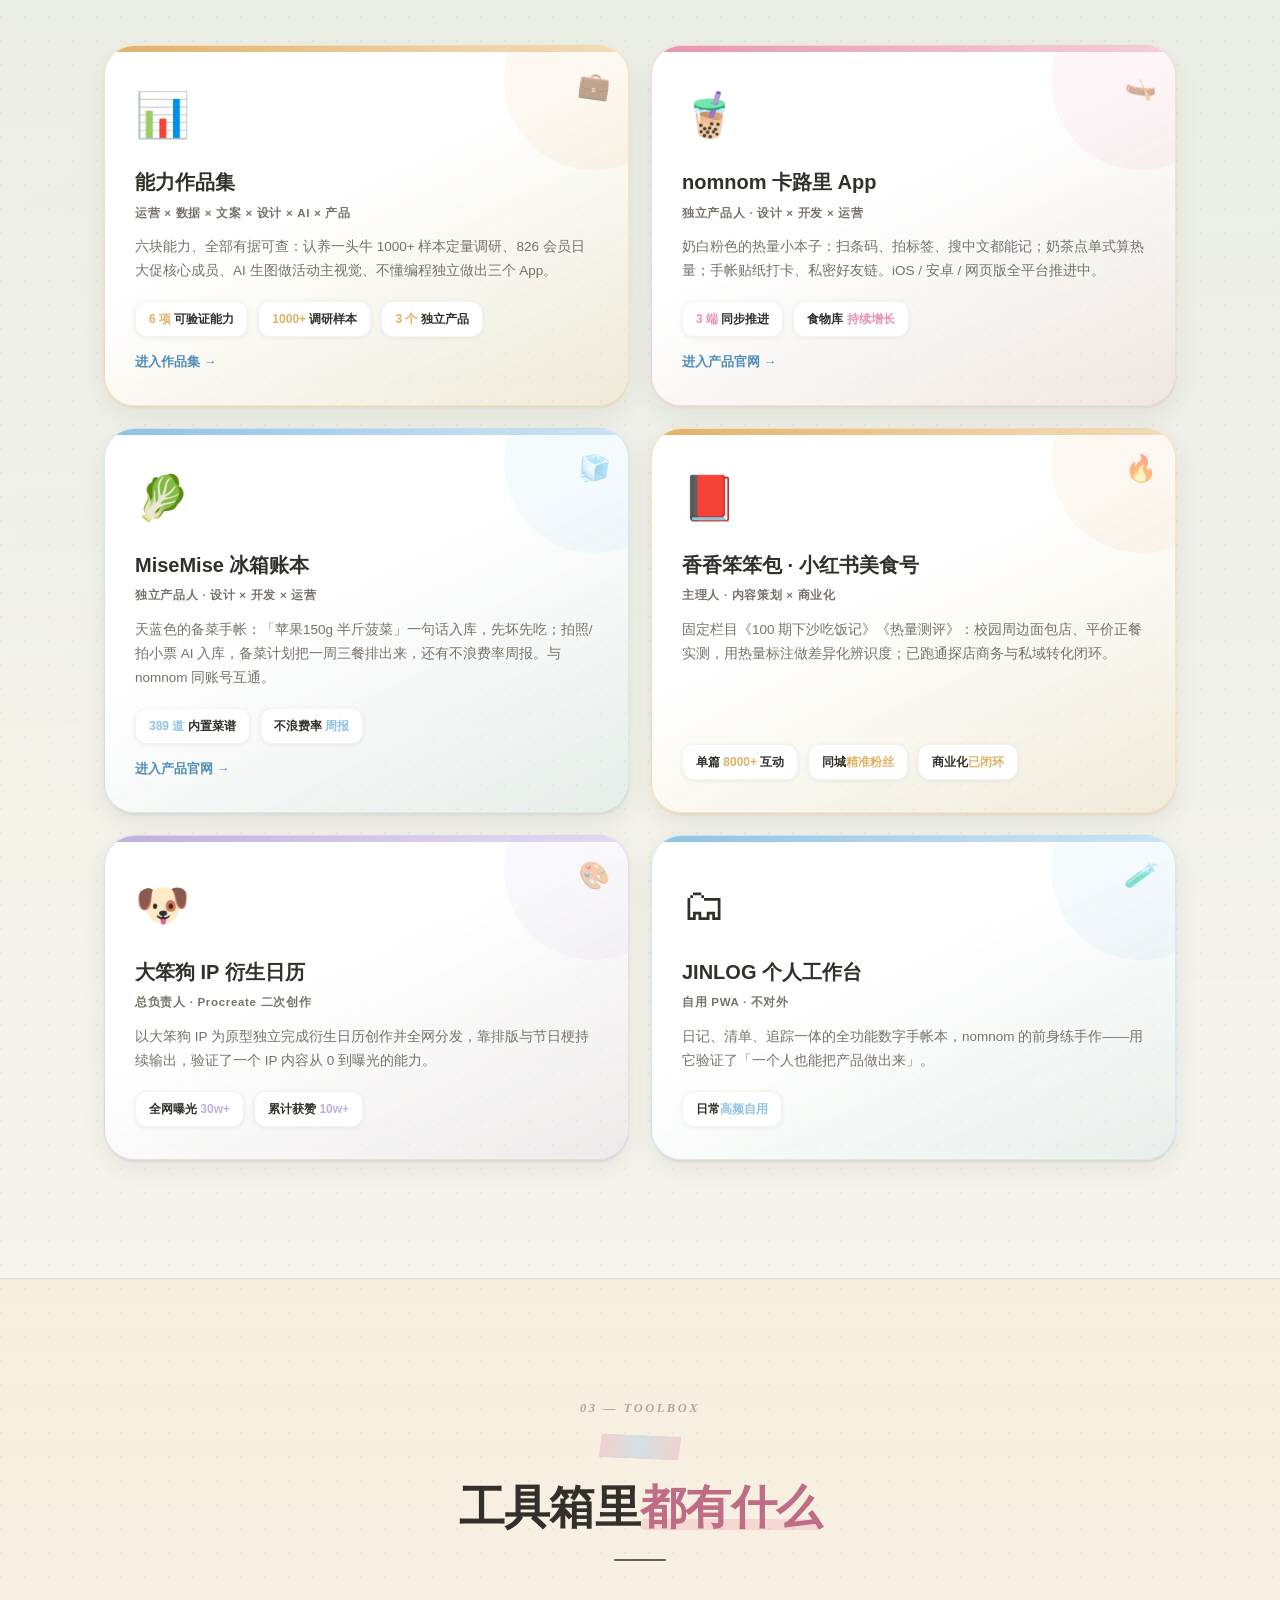
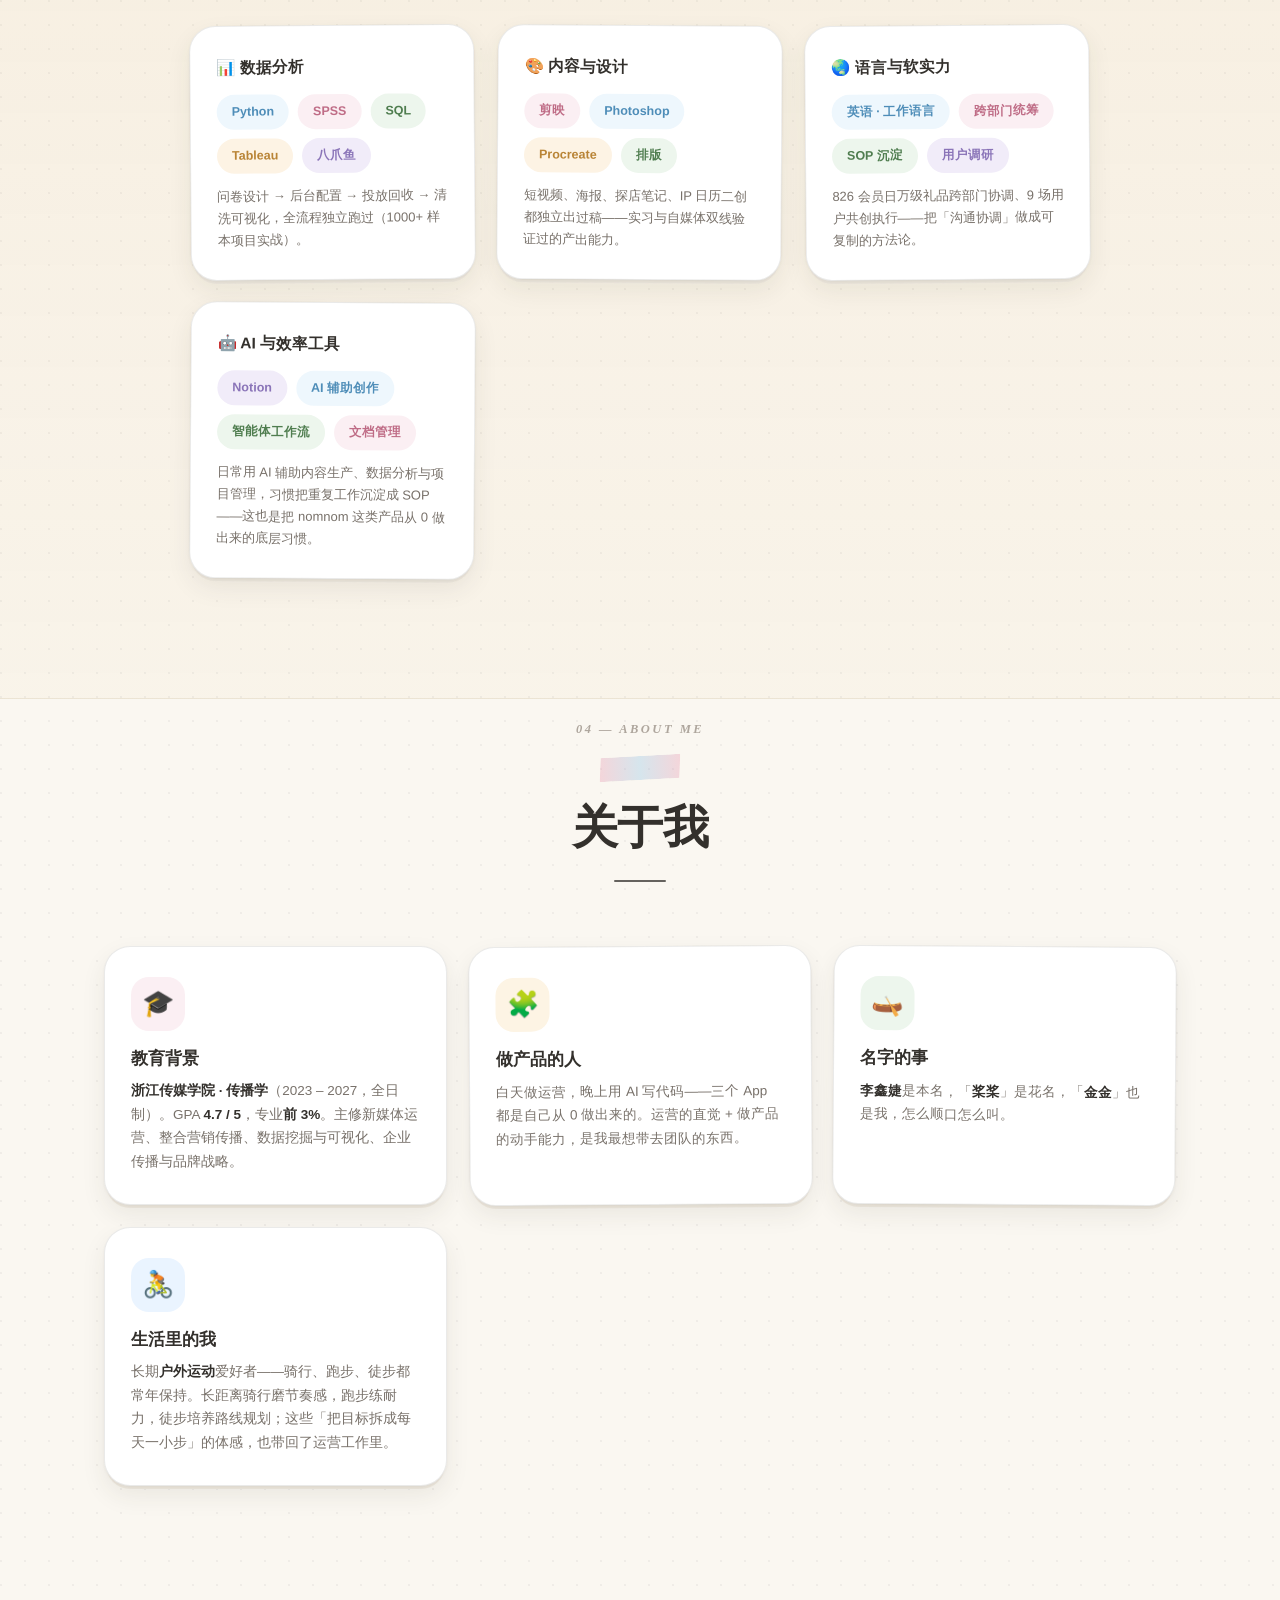
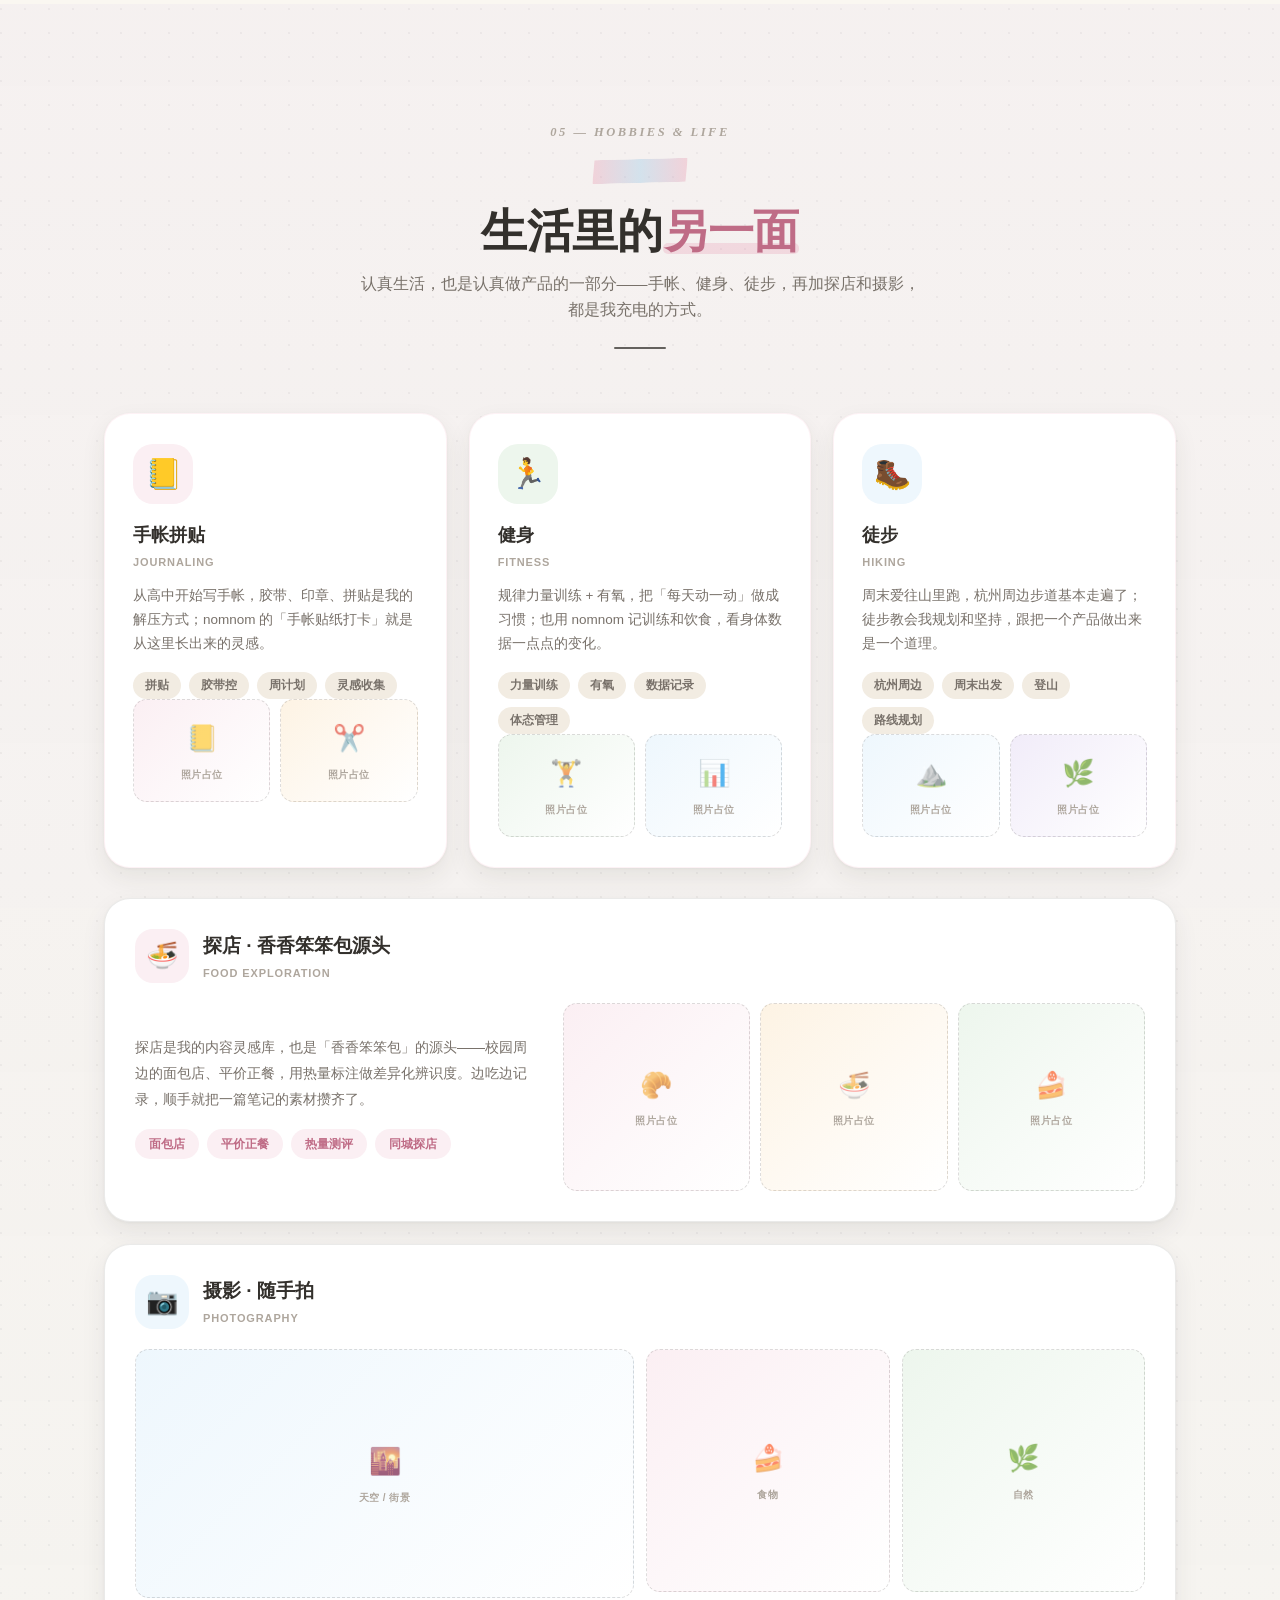
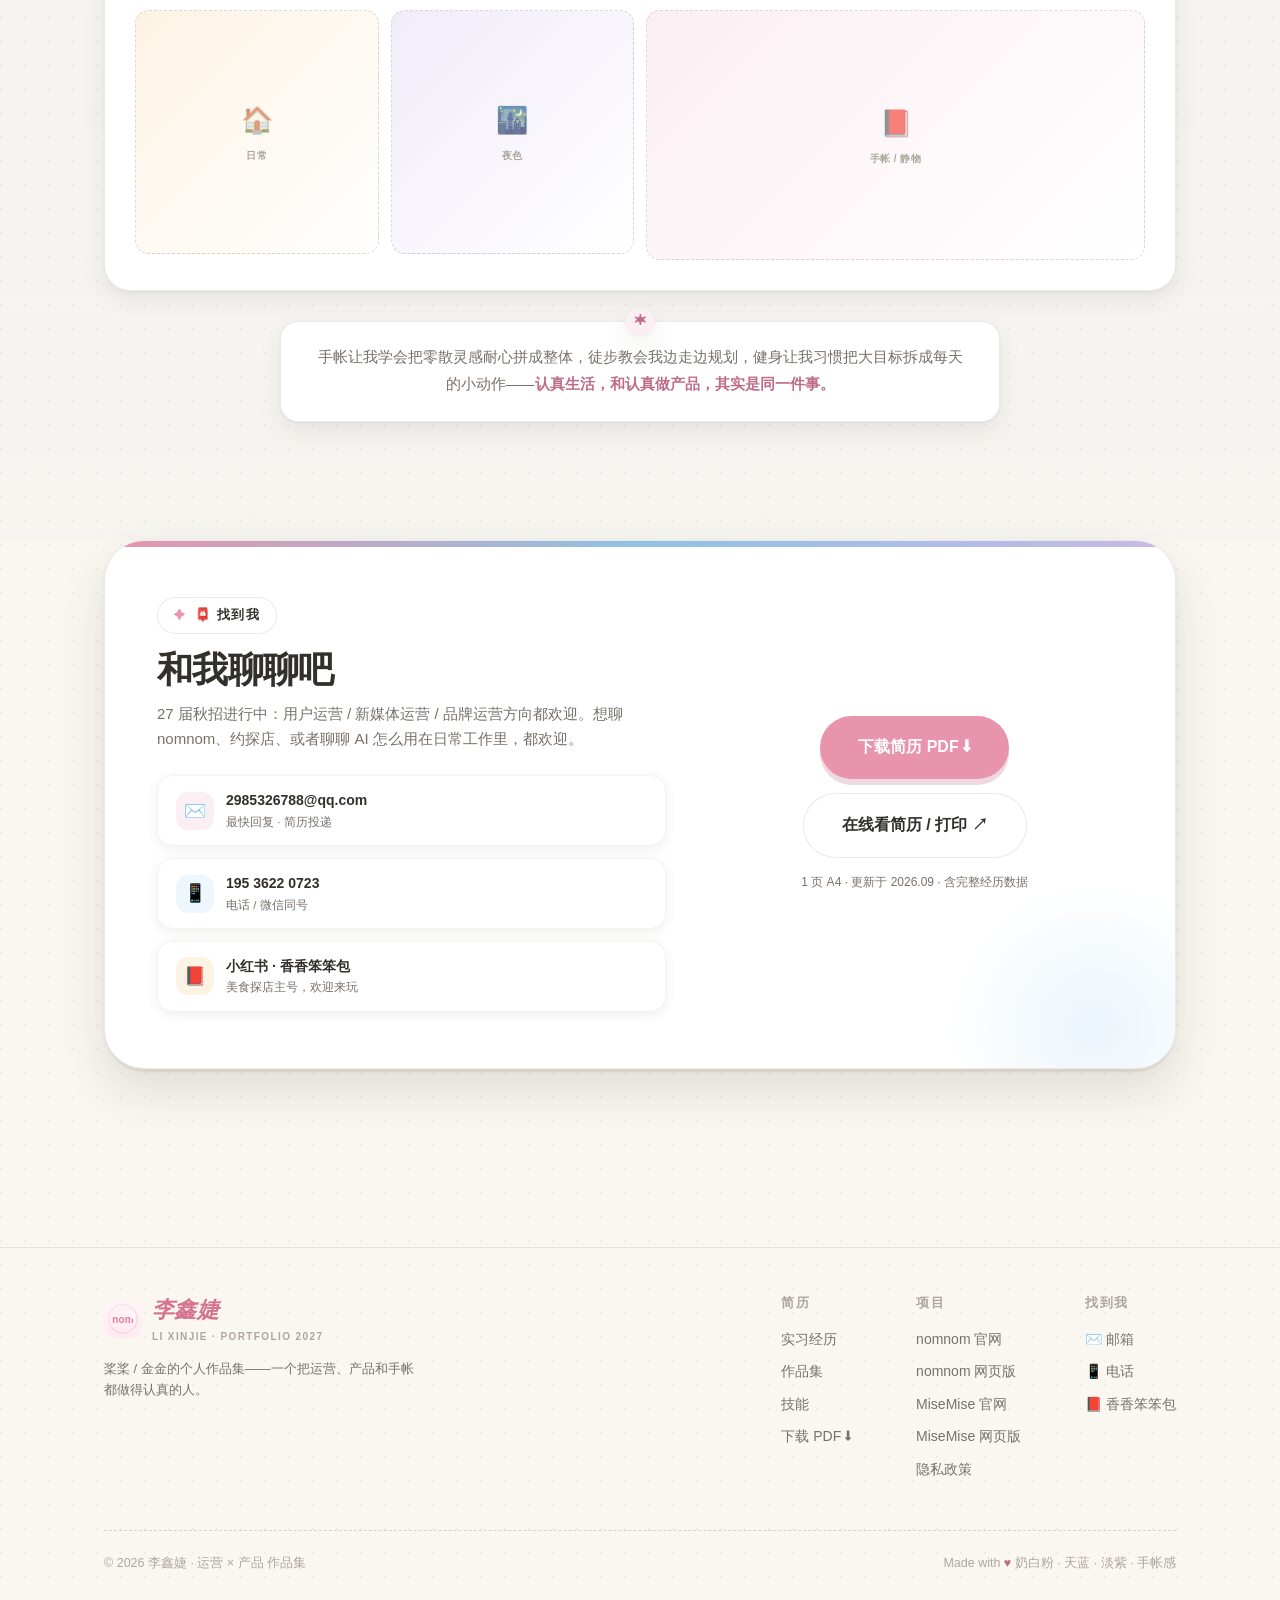
==== commit 40bea7fc: "personal site: portfolio + resume + nomnom/misemise pages" ====
--- a/index.html
+++ b/index.html
@@ -1085,6 +1085,91 @@
 .shot-tag.mm { background: rgba(143, 194, 228, 0.18); color: var(--blue-deep); }
 @media (max-width: 900px) { .shot-grid { grid-template-columns: repeat(2, 1fr); } }
 
+/* ===== 爱好展示（手帐拼贴 / 健身 / 徒步 + 探店 / 摄影） ===== */
+.sec-hobby { background: linear-gradient(180deg, rgba(201,184,232,0.09), rgba(143,194,228,0.04)); }
+
+.hobby-grid { display: grid; grid-template-columns: repeat(3, 1fr); gap: 22px; margin-bottom: 30px; }
+.hobby-card {
+  background: #fff; border-radius: var(--radius-lg); padding: 30px 28px;
+  box-shadow: var(--shadow-sm); border: 1px solid rgba(232, 148, 173, 0.12);
+  position: relative; transition: transform .22s ease, box-shadow .22s ease;
+}
+.hobby-card:hover { transform: translateY(-6px) rotate(-0.3deg); box-shadow: var(--shadow); }
+.hobby-ico {
+  width: 60px; height: 60px; border-radius: 20px; display: flex; align-items: center; justify-content: center;
+  font-size: 30px; margin-bottom: 16px;
+}
+.hobby-ico.bg-pink { background: var(--pink-soft); }
+.hobby-ico.bg-blue { background: #eef7fd; }
+.hobby-ico.bg-green { background: var(--mint-soft); }
+.hobby-card h3 { font-size: 18px; font-weight: 900; margin-bottom: 2px; }
+.hobby-card h3 small { display: block; font-size: 11px; font-weight: 700; color: var(--text-3); letter-spacing: .08em; margin-top: 3px; }
+.hobby-card p { font-size: 13.5px; color: var(--text-2); line-height: 1.78; margin: 12px 0 16px; }
+.hobby-photos { display: grid; grid-template-columns: repeat(2, 1fr); gap: 10px; }
+.hobby-photos .ph { aspect-ratio: 4 / 3; }
+
+/* 图文混排：探店 */
+.hobby-feature {
+  background: #fff; border-radius: var(--radius-lg); padding: 30px;
+  box-shadow: var(--shadow-sm); border: 1px solid var(--line); margin-bottom: 22px;
+}
+.hobby-feature .hf-head { display: flex; align-items: center; gap: 14px; margin-bottom: 20px; }
+.hobby-feature .hf-ico { width: 54px; height: 54px; border-radius: 18px; display: flex; align-items: center; justify-content: center; font-size: 26px; }
+.hobby-feature .hf-ico.bg-pink { background: var(--pink-soft); }
+.hobby-feature .hf-ico.bg-blue { background: #eef7fd; }
+.hobby-feature h3 { font-size: 19px; font-weight: 900; }
+.hobby-feature h3 small { display: block; font-size: 11px; color: var(--text-3); letter-spacing: .08em; margin-top: 2px; }
+
+.tan-row { display: grid; grid-template-columns: 1fr 1.45fr; gap: 26px; align-items: center; }
+.tan-text p { font-size: 14px; color: var(--text-2); line-height: 1.85; }
+.tan-tags { display: flex; gap: 8px; flex-wrap: wrap; margin-top: 16px; }
+.tan-tags span { font-size: 12px; font-weight: 800; color: var(--pink-deep); background: var(--pink-soft); border-radius: 999px; padding: 5px 14px; }
+.tan-photos { display: grid; grid-template-columns: repeat(3, 1fr); gap: 10px; }
+.tan-photos .ph { aspect-ratio: 1 / 1; }
+
+/* 摄影网格 */
+.photo-grid { display: grid; grid-template-columns: repeat(4, 1fr); gap: 12px; }
+.photo-grid .ph { aspect-ratio: 1 / 1; }
+.photo-grid .ph.wide { grid-column: span 2; aspect-ratio: 2 / 1; }
+
+/* 照片占位：替换真实照片时，把整块 .ph 换成 <img class="ph" src="..." alt="..."> 即可 */
+.ph {
+  border-radius: 14px; display: flex; flex-direction: column; align-items: center; justify-content: center;
+  gap: 6px; color: var(--text-3); font-size: 12px; text-align: center; position: relative; overflow: hidden;
+  border: 1px dashed rgba(51,48,44,0.16);
+}
+.ph span { font-size: 26px; opacity: .65; }
+.ph small { font-weight: 800; letter-spacing: .05em; }
+.ph.p-pink   { background: linear-gradient(135deg, var(--pink-soft), #fff); }
+.ph.p-blue   { background: linear-gradient(135deg, #eef7fd, #fff); }
+.ph.p-green  { background: linear-gradient(135deg, var(--mint-soft), #fff); }
+.ph.p-yellow { background: linear-gradient(135deg, var(--yellow-soft), #fff); }
+.ph.p-purple { background: linear-gradient(135deg, var(--purple-soft), #fff); }
+
+.hobby-tags { display: flex; gap: 8px; flex-wrap: wrap; margin-top: 2px; }
+.hobby-tags span { font-size: 11.5px; font-weight: 800; color: var(--text-2); background: var(--bg-deep); border-radius: 999px; padding: 4px 12px; }
+.hobby-note {
+  margin: 30px auto 0; max-width: 720px; text-align: center;
+  font-size: 14.5px; color: var(--text-2); line-height: 1.9;
+  background: #fff; border: 1px solid var(--line); border-radius: var(--radius-md);
+  padding: 22px 30px; box-shadow: var(--shadow-sm); position: relative;
+}
+.hobby-note::before {
+  content: "✶"; position: absolute; top: -13px; left: 50%; transform: translateX(-50%);
+  width: 30px; height: 26px; background: var(--pink-soft); color: var(--pink-deep);
+  border-radius: 999px; display: flex; align-items: center; justify-content: center;
+  font-size: 13px; font-weight: 900; box-shadow: var(--shadow-sm);
+}
+.hobby-note b { color: var(--pink-deep); }
+.ph { transition: transform .2s ease, box-shadow .2s ease; }
+.ph:hover { transform: translateY(-3px); box-shadow: var(--shadow-sm); }
+
+@media (max-width: 860px) {
+  .hobby-grid { grid-template-columns: 1fr; }
+  .tan-row { grid-template-columns: 1fr; }
+  .photo-grid { grid-template-columns: repeat(2, 1fr); }
+}
+
 </style>
 </head>
 <body>
@@ -1101,6 +1186,7 @@
       <a href="#portfolio">作品集</a>
       <a href="portfolio.html">能力作品集</a>
       <a href="#skills">技能</a>
+      <a href="#hobby">爱好</a>
       <a href="#contact">联系我</a>
       <a href="resume.html">简历</a>
       <a class="btn btn-pink nav-cta desktop-only" href="assets/resume-li-xinjie.pdf" download>下载简历 ⬇</a>
@@ -1417,6 +1503,93 @@
         <p>长期<b>户外运动</b>爱好者——骑行、跑步、徒步都常年保持。长距离骑行磨节奏感，跑步练耐力，徒步培养路线规划；这些「把目标拆成每天一小步」的体感，也带回了运营工作里。</p>
       </div>
     </div>
+  </div>
+</section>
+
+<!-- ========== 爱好展示 ========== -->
+<section class="section sec-hobby" id="hobby">
+  <div class="container">
+    <div class="sec-head reveal" data-en="HOBBIES & LIFE">
+      <span class="tape"></span>
+      <h2>生活里的<span class="hl">另一面</span></h2>
+      <p>认真生活，也是认真做产品的一部分——手帐、健身、徒步，再加探店和摄影，都是我充电的方式。</p>
+    </div>
+
+    <!-- 三主栏目 -->
+    <div class="hobby-grid">
+      <div class="hobby-card reveal">
+        <div class="hobby-ico bg-pink">📒</div>
+        <h3>手帐拼贴<small>JOURNALING</small></h3>
+        <p>从高中开始写手帐，胶带、印章、拼贴是我的解压方式；nomnom 的「手帐贴纸打卡」就是从这里长出来的灵感。</p>
+        <div class="hobby-tags"><span>拼贴</span><span>胶带控</span><span>周计划</span><span>灵感收集</span></div>
+        <div class="hobby-photos">
+          <!-- 替换真实照片：<img class="ph" src="..." alt="手帐拼贴"> -->
+          <div class="ph p-pink"><span>📒</span><small>照片占位</small></div>
+          <div class="ph p-yellow"><span>✂️</span><small>照片占位</small></div>
+        </div>
+      </div>
+
+      <div class="hobby-card reveal">
+        <div class="hobby-ico bg-green">🏃</div>
+        <h3>健身<small>FITNESS</small></h3>
+        <p>规律力量训练 + 有氧，把「每天动一动」做成习惯；也用 nomnom 记训练和饮食，看身体数据一点点的变化。</p>
+        <div class="hobby-tags"><span>力量训练</span><span>有氧</span><span>数据记录</span><span>体态管理</span></div>
+        <div class="hobby-photos">
+          <div class="ph p-green"><span>🏋️</span><small>照片占位</small></div>
+          <div class="ph p-blue"><span>📊</span><small>照片占位</small></div>
+        </div>
+      </div>
+
+      <div class="hobby-card reveal">
+        <div class="hobby-ico bg-blue">🥾</div>
+        <h3>徒步<small>HIKING</small></h3>
+        <p>周末爱往山里跑，杭州周边步道基本走遍了；徒步教会我规划和坚持，跟把一个产品做出来是一个道理。</p>
+        <div class="hobby-tags"><span>杭州周边</span><span>周末出发</span><span>登山</span><span>路线规划</span></div>
+        <div class="hobby-photos">
+          <div class="ph p-blue"><span>⛰️</span><small>照片占位</small></div>
+          <div class="ph p-purple"><span>🌿</span><small>照片占位</small></div>
+        </div>
+      </div>
+    </div>
+
+    <!-- 探店：图文混排 -->
+    <div class="hobby-feature reveal">
+      <div class="hf-head">
+        <div class="hf-ico bg-pink">🍜</div>
+        <h3>探店 · 香香笨笨包源头<small>FOOD EXPLORATION</small></h3>
+      </div>
+      <div class="tan-row">
+        <div class="tan-text">
+          <p>探店是我的内容灵感库，也是「香香笨笨包」的源头——校园周边的面包店、平价正餐，用热量标注做差异化辨识度。边吃边记录，顺手就把一篇笔记的素材攒齐了。</p>
+          <div class="tan-tags">
+            <span>面包店</span><span>平价正餐</span><span>热量测评</span><span>同城探店</span>
+          </div>
+        </div>
+        <div class="tan-photos">
+          <div class="ph p-pink"><span>🥐</span><small>照片占位</small></div>
+          <div class="ph p-yellow"><span>🍜</span><small>照片占位</small></div>
+          <div class="ph p-green"><span>🍰</span><small>照片占位</small></div>
+        </div>
+      </div>
+    </div>
+
+    <!-- 摄影 -->
+    <div class="hobby-feature reveal">
+      <div class="hf-head">
+        <div class="hf-ico bg-blue">📷</div>
+        <h3>摄影 · 随手拍<small>PHOTOGRAPHY</small></h3>
+      </div>
+      <div class="photo-grid">
+        <div class="ph p-blue wide"><span>🌇</span><small>天空 / 街景</small></div>
+        <div class="ph p-pink"><span>🍰</span><small>食物</small></div>
+        <div class="ph p-green"><span>🌿</span><small>自然</small></div>
+        <div class="ph p-yellow"><span>🏠</span><small>日常</small></div>
+        <div class="ph p-purple"><span>🌃</span><small>夜色</small></div>
+        <div class="ph p-pink wide"><span>📕</span><small>手帐 / 静物</small></div>
+      </div>
+    </div>
+
+    <p class="hobby-note">手帐让我学会把零散灵感耐心拼成整体，徒步教会我边走边规划，健身让我习惯把大目标拆成每天的小动作——<b>认真生活，和认真做产品，其实是同一件事。</b></p>
   </div>
 </section>
 
